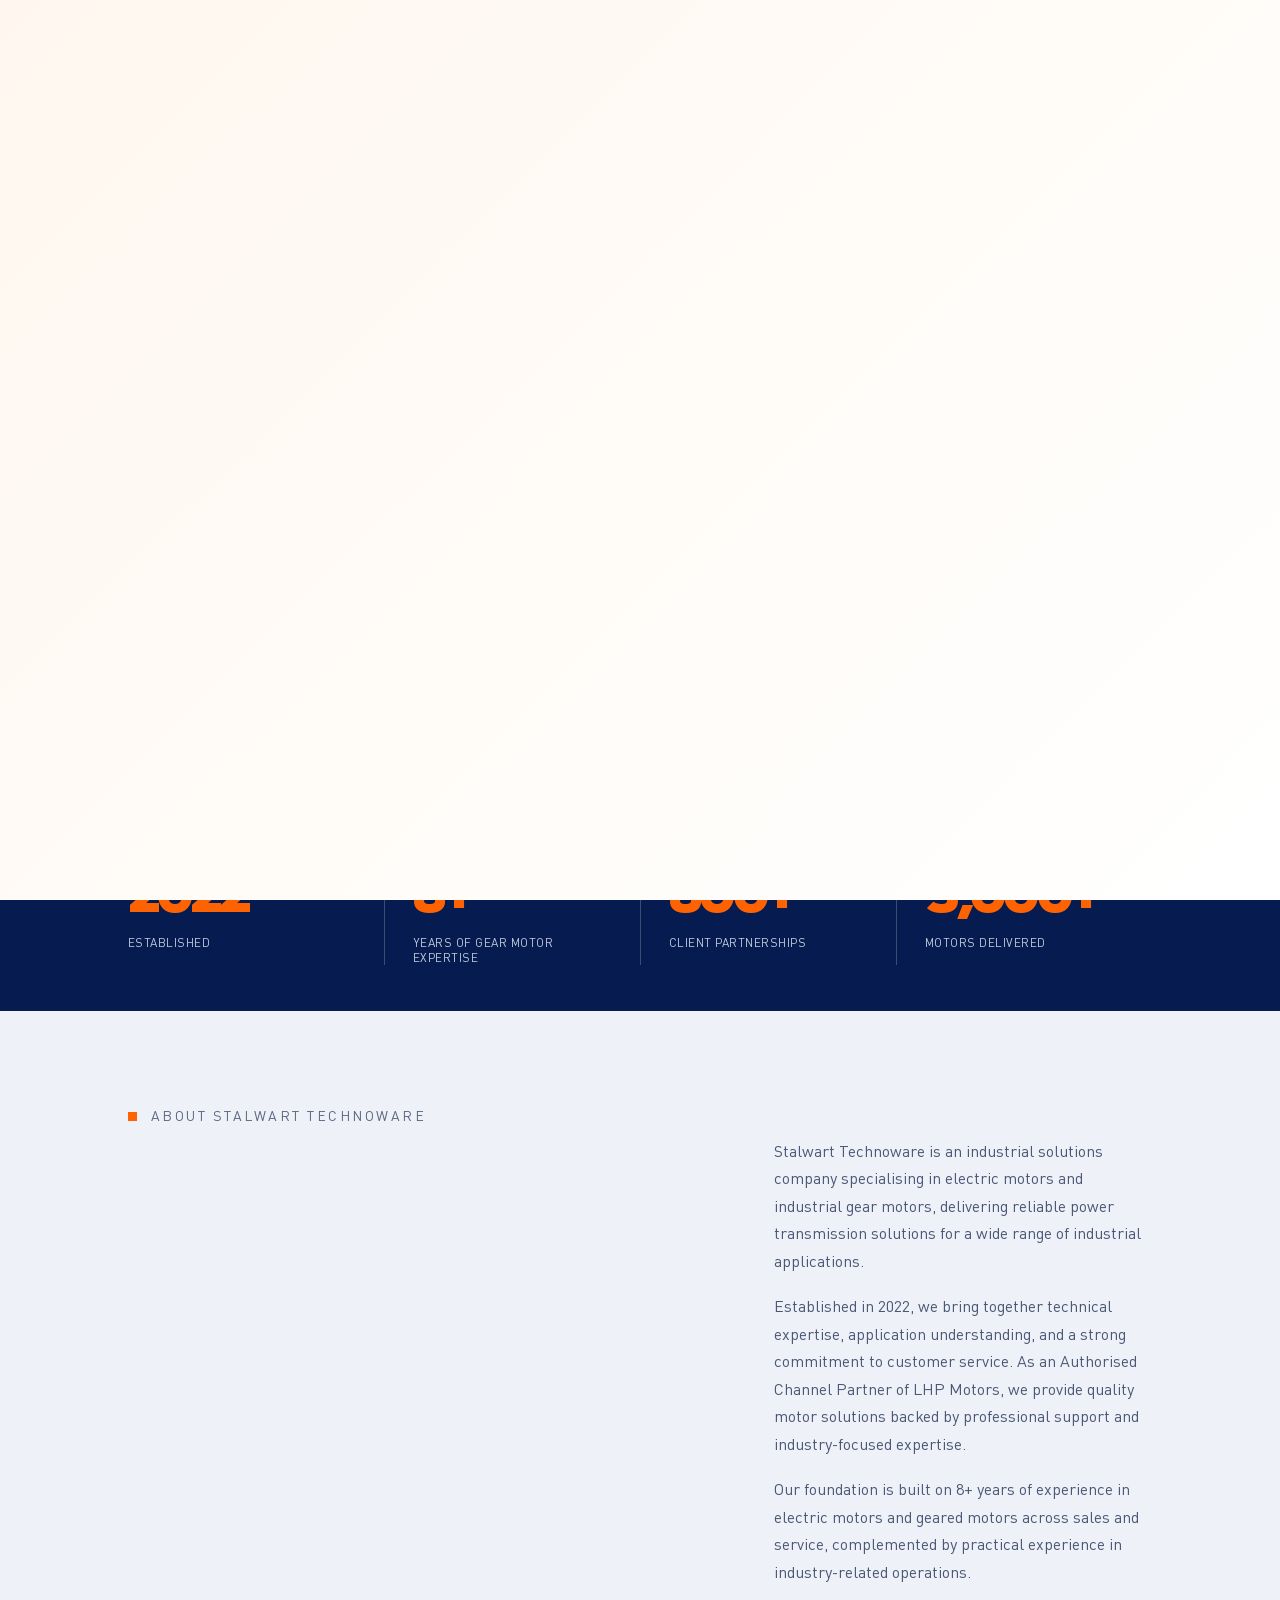
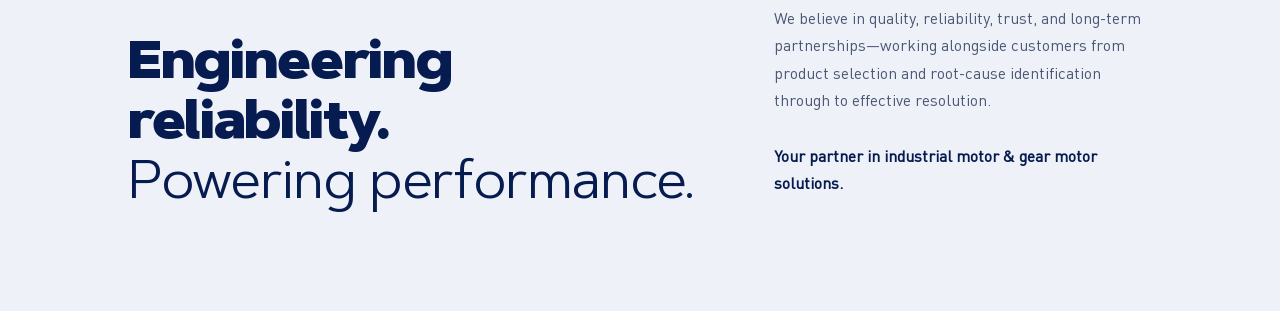
==== index.html @ 3c21938d "Update index.html" ====
<!doctype html>
<html lang="en">
  <head>
    <meta charset="UTF-8" />
    <meta name="viewport" content="width=device-width, initial-scale=1.0" />
    <meta name="description" content="Stalwart Technoware delivers dependable engineering, automation and technology solutions." />
    <title>Stalwart Technoware — Built for what matters</title>
    <link rel="preconnect" href="https://fonts.googleapis.com" />
    <link rel="preconnect" href="https://fonts.gstatic.com" crossorigin />
    <link href="https://fonts.googleapis.com/css2?family=DM+Mono:wght@400;500&family=Manrope:wght@400;500;600;700;800&display=swap" rel="stylesheet" />
    <link rel="stylesheet" href="styles.css" />
    <link rel="stylesheet" href="theme.css" />
    <link rel="stylesheet" href="products.css" />
    <link rel="stylesheet" href="page-colors.css" />
    <link rel="stylesheet" href="theme-toggle.css" />
    <link rel="stylesheet" href="hero-factory.css" />
    <link rel="stylesheet" href="brochure.css?v=20260910" />
    <link rel="stylesheet" href="intro-animation.css" />
  </head>
  <body class="intro-pending">
    <div class="brand-intro" aria-hidden="true"><div class="intro-logo-wrap"><img src="assets/stalwart-technoware-logo.png" alt="" /></div></div>
    <div class="page-glow"></div>
    <header class="nav">
      <a class="brand logo" href="#top" aria-label="Stalwart Technoware home"><img src="assets/stalwart-technoware-logo.png" alt="Stalwart Technoware — Transmission Powers Progress" /></a>
      <button class="menu-toggle" aria-label="Open navigation" aria-expanded="false"><span></span><span></span></button>
      <nav>
        <a href="#about">About us</a><a href="#solutions">Solutions</a><a href="#enquiry-form">Enquiry</a>
        <a class="motor-assistant-btn" href="#motor-finder">Drive Selector <b aria-hidden="true">⚙</b></a>
        <a class="brochure-btn" href="https://github.com/stalwarttechnoware/stalwart-technoware/releases/download/brochure/stalwart-technoware-catalogue.pdf" download="stalwart-technoware-catalogue.pdf">E-Brochure <b>↓</b></a>
        <a class="contact-btn" href="#contact">Contact us <b>→</b></a>
        <button class="theme-toggle" type="button" aria-label="Switch to dark theme" aria-pressed="false"><span class="theme-sun">☀</span><span class="theme-moon">☾</span></button>
      </nav>
    </header>


    <main id="top">
      <section class="hero">
        <div class="hero-copy reveal">
          <p class="eyebrow"><i></i> TRANSMISSION POWERS PROGRESS</p>
          <h1>Driven by<br /><em>commitment.</em></h1>
          <p class="lead"><strong>Engineering Expertise. Reliable Drive Solutions.</strong><br /><strong>Precision in Performance. Quality in Every Application.</strong><br /><strong>Built on Trust. Strengthened by Partnership. Driven by Commitment.</strong></p>
          <div class="hero-actions"><a class="button" href="#contact">Talk to our team <span>→</span></a></div>
        </div>
        <div class="hero-visual reveal">
          <img class="hero-industrial" src="assets/fac.png" alt="Industrial production line with electric motors and gear motors" />
        </div>
      </section>


      <section class="ticker" aria-label="Capabilities"><div class="ticker-track"><span><i>WELDING SUPPLIES</i><b>✦</b><i>ELECTRIC MOTORS</i><b>✦</b><i>INDUSTRIAL GEAR MOTORS</i><b>✦</b><i>COMPACT AC GEAR MOTORS</i><b>✦</b></span><span aria-hidden="true"><i>WELDING SUPPLIES</i><b>✦</b><i>ELECTRIC MOTORS</i><b>✦</b><i>INDUSTRIAL GEAR MOTORS</i><b>✦</b><i>COMPACT AC GEAR MOTORS</i><b>✦</b></span></div></section>


      <section class="impact" aria-label="Stalwart Technoware at a glance">
        <div><span class="impact-value">2022</span><span class="impact-label">Established</span></div>
        <div><span class="impact-value">8+</span><span class="impact-label">Years of gear motor expertise</span></div>
        <div><span class="impact-value">800+</span><span class="impact-label">Client partnerships</span></div>
        <div><span class="impact-value">5,000+</span><span class="impact-label">Motors delivered</span></div>
      </section>


      <section class="intro section" id="about">
        <p class="eyebrow"><i></i> ABOUT STALWART TECHNOWARE</p>
        <div class="intro-grid"><h2>Engineering reliability.<br /><em>Powering performance.</em></h2><div class="about-copy"><p>Stalwart Technoware is an industrial solutions company specialising in electric motors and industrial gear motors, delivering reliable power transmission solutions for a wide range of industrial applications.</p><p>Established in 2022, we bring together technical expertise, application understanding, and a strong commitment to customer service. As an Authorised Channel Partner of LHP Motors, we provide quality motor solutions backed by professional support and industry-focused expertise.</p><p>Our foundation is built on 8+ years of experience in electric motors and geared motors across sales and service, complemented by practical experience in industry-related operations.</p><p>We believe in quality, reliability, trust, and long-term partnerships—working alongside customers from product selection and root-cause identification through to effective resolution.</p><p class="about-signoff">Your partner in industrial motor &amp; gear motor solutions.</p></div></div>
      </section>
---- styles.css ----
:root{--ink:#102828;--green:#0d3b38;--lime:#d8ff62;--paper:#f4f1e9;--muted:#77807b;--line:rgba(16,40,40,.16)}*{box-sizing:border-box}html{scroll-behavior:smooth}body{margin:0;background:var(--paper);color:var(--ink);font-family:Manrope,Arial,sans-serif;overflow-x:hidden}.page-glow{position:absolute;width:48vw;height:48vw;max-width:700px;max-height:700px;right:-20vw;top:-22vw;border-radius:50%;background:#e2ff88;filter:blur(80px);opacity:.55;pointer-events:none}.nav{height:94px;display:flex;justify-content:space-between;align-items:center;padding:0 clamp(24px,6vw,92px);position:relative;z-index:5}.brand{display:flex;align-items:center;gap:10px;color:var(--ink);font-size:10px;font-weight:800;letter-spacing:.13em;line-height:1.15;text-decoration:none}.brand-mark{display:grid;place-items:center;background:var(--ink);color:var(--lime);width:29px;height:29px;font-family:Georgia,serif;font-size:20px;font-style:italic;letter-spacing:0}.nav nav{display:flex;align-items:center;gap:31px}.nav nav>a{color:var(--ink);font-size:12px;font-weight:700;text-decoration:none}.nav-cta{border:1px solid var(--ink);padding:12px 16px;margin-left:11px}.nav-cta b{font-size:15px;margin-left:5px}.menu-toggle{display:none}.hero{min-height:650px;padding:72px clamp(24px,10vw,154px) 85px;display:grid;grid-template-columns:1.05fr .95fr;align-items:center;position:relative}.eyebrow{font:500 10px 'DM Mono',monospace;letter-spacing:.15em;margin:0 0 24px;color:#53605c}.eyebrow i{display:inline-block;width:9px;height:9px;background:var(--lime);margin-right:8px}.hero h1,.intro h2,.section h2,.contact h2{font-size:clamp(48px,6.1vw,88px);letter-spacing:-.07em;line-height:.95;margin:0;font-weight:700}.hero h1 em,.intro h2 em,.section h2 em,.contact h2 em{font-family:Georgia,serif;font-weight:400}.lead{max-width:430px;color:#4a5a55;font-size:16px;line-height:1.75;margin:30px 0}.hero-actions{display:flex;gap:24px;align-items:center}.button{display:inline-flex;gap:36px;align-items:center;background:var(--ink);color:white;padding:16px 19px;text-decoration:none;font-size:12px;font-weight:700}.button span{font-size:19px;line-height:12px}.text-link{font-size:12px;font-weight:800;color:var(--ink);text-decoration:none}.text-link span{font-size:16px;margin-left:7px}.hero-visual{height:440px;position:relative}.orb{position:absolute;border-radius:50%;border:1px solid rgba(16,40,40,.26)}.orb-one{width:330px;height:330px;right:6%;top:12%;background:radial-gradient(circle at 32% 30%,#e7ff99,#b4d953 45%,#547169);box-shadow:inset -26px -36px 70px rgba(10,45,40,.33),25px 38px 40px rgba(40,62,48,.16)}.orb-two{width:108px;height:108px;right:46%;top:4%;background:var(--ink)}.wireframe{position:absolute;inset:0}.node{position:absolute;width:8px;height:8px;border:1px solid var(--ink);background:var(--paper);border-radius:50%}.n1{left:15%;top:18%}.n2{left:39%;top:49%}.n3{left:13%;top:77%}.n4{right:6%;bottom:12%}.line{position:absolute;height:1px;background:var(--ink);transform-origin:left;opacity:.55}.l1{width:170px;left:16%;top:19%;transform:rotate(42deg)}.l2{width:175px;left:15%;top:78%;transform:rotate(-17deg)}.l3{width:138px;left:40%;top:50%;transform:rotate(-35deg)}.visual-label{position:absolute;font:500 9px 'DM Mono',monospace;letter-spacing:.1em;line-height:1.5}.top-label{right:7%;top:0}.bottom-label{left:3%;bottom:0}.bottom-label b{font-size:20px;font-weight:400}.ticker{background:var(--ink);overflow:hidden;color:var(--lime);height:56px;display:flex;align-items:center;white-space:nowrap;font:500 12px 'DM Mono',monospace;letter-spacing:.12em}.ticker div{animation:scroll 25s linear infinite}.ticker span{padding:0 27px;color:white}@keyframes scroll{to{transform:translateX(-35%)}}.section{padding:clamp(80px,10vw,150px) clamp(24px,10vw,154px)}.intro{background:#e8e5dc}.intro-grid{display:grid;grid-template-columns:1.2fr .8fr;gap:80px;align-items:end}.intro h2{font-size:clamp(38px,4.5vw,64px)}.intro-grid p{line-height:1.8;font-size:15px;color:#4d5c58;margin:0 0 25px}.section-heading{display:flex;justify-content:space-between;align-items:end;margin-bottom:58px}.section-heading h2,.approach h2{font-size:clamp(40px,4.6vw,66px)}.section-heading>p{font:500 11px 'DM Mono',monospace;color:#62706b}.service-grid{display:grid;grid-template-columns:repeat(3,1fr);border-top:1px solid var(--line)}.service-card{padding:28px 28px 25px;border-right:1px solid var(--line);min-height:360px;position:relative;transition:.25s}.service-card:first-child{border-left:1px solid var(--line)}.service-card:hover{background:#e8e5dc}.service-card.featured{background:var(--ink);color:white}.number{font:500 10px 'DM Mono',monospace;color:#74827d}.service-icon{font:400 53px Georgia,serif;margin:45px 0 32px;color:var(--ink)}.featured .service-icon{color:var(--lime)}.service-card h3{font-size:23px;line-height:1.1;letter-spacing:-.05em;margin:0 0 16px}.service-card p{color:#64716d;font-size:12px;line-height:1.65;max-width:230px}.featured p{color:#b6c1bd}.service-card>a{position:absolute;bottom:25px;right:25px;color:inherit;text-decoration:none;border:1px solid currentColor;width:31px;height:31px;display:grid;place-items:center}.approach{display:grid;grid-template-columns:.8fr 1.2fr;gap:100px;background:#e8e5dc}.approach ol{list-style:none;margin:0;padding:0;border-top:1px solid var(--line)}.approach li{display:grid;grid-template-columns:70px 1fr;gap:20px;padding:25px 0;border-bottom:1px solid var(--line)}.approach li>span{font:500 11px 'DM Mono',monospace}.approach h3{font-size:20px;letter-spacing:-.04em;margin:0 0 8px}.approach li p{font-size:13px;line-height:1.6;margin:0;color:#64716d;max-width:380px}.contact{background:var(--green);min-height:570px;color:#fff;padding:90px clamp(24px,10vw,154px);position:relative;overflow:hidden}.contact-content{position:relative;z-index:1;width:55%}.light{color:#b8c8bf}.light i{background:var(--lime)}.contact h2{font-size:clamp(48px,6.5vw,90px);margin-bottom:22px}.contact-content>p:not(.eyebrow){max-width:360px;line-height:1.7;font-size:14px;color:#b8c8bf;margin-bottom:28px}.light-button{background:var(--lime);color:var(--ink)}.contact-shape{position:absolute;right:-6%;bottom:-41%;width:650px;height:650px;border:1px solid #6c8982;border-radius:50%;display:grid;place-items:center}.contact-shape div{width:68%;height:68%;border:1px solid #6c8982;border-radius:50%}.contact-shape span{position:absolute;font:italic 240px Georgia,serif;color:var(--lime)}footer{padding:32px clamp(24px,6vw,92px);display:flex;align-items:center;justify-content:space-between}footer p,footer a{font-size:10px;color:#68736f;text-decoration:none}footer div{display:flex;gap:18px}.reveal{animation:rise .8s both}@keyframes rise{from{opacity:0;transform:translateY(18px)}to{opacity:1;transform:none}}@media(max-width:760px){.nav{height:76px}.nav nav{position:absolute;display:none;flex-direction:column;align-items:stretch;background:var(--paper);left:0;right:0;top:76px;padding:24px}.nav nav.open{display:flex}.menu-toggle{display:grid;gap:5px;border:0;background:transparent}.menu-toggle span{display:block;width:25px;height:2px;background:var(--ink)}.hero{grid-template-columns:1fr;padding-top:60px;min-height:0}.hero-visual{height:320px;margin-top:55px}.orb-one{width:250px;height:250px}.intro-grid,.approach{grid-template-columns:1fr;gap:38px}.section-heading{display:block}.section-heading>p{margin-top:20px}.service-grid{grid-template-columns:1fr}.service-card{min-height:285px;border-left:1px solid var(--line);border-bottom:1px solid var(--line)}.service-icon{margin:28px 0 22px}.contact-content{width:100%}.contact-shape{width:420px;height:420px;right:-45%;bottom:-27%}footer{align-items:flex-start;gap:22px;flex-wrap:wrap}footer p{order:3;width:100%}}
---- theme.css ----
@font-face{font-family:"Artegra Sans";src:url("assets/fonts/ArtegraSans-Regular.woff2") format("woff2");font-weight:400;font-style:normal;font-display:swap}
@font-face{font-family:"Artegra Sans";src:url("assets/fonts/ArtegraSans-Black.woff2") format("woff2");font-weight:800;font-style:normal;font-display:swap}
@font-face{font-family:"DIN Pro";src:url("assets/fonts/FontsFree-Net-DINPro-1.woff2") format("woff2");font-weight:400;font-style:normal;font-display:swap}
:root{--navy:#061b4f;--orange:#ff6200;--paper:#f8f7f3}
body{background:var(--paper);color:var(--navy)}
body,.nav nav>a,.button,.text-link,.eyebrow,.ticker,.service-card h3,.approach h3,footer{font-family:"DIN Pro","DINPro",Arial,sans-serif;font-weight:400}
.hero h1,.intro h2,.section h2,.contact h2{font-family:"Artegra Sans",Arial,sans-serif;font-weight:800;letter-spacing:-.045em}
.hero h1{font-size:clamp(44px,5.3vw,76px);line-height:1.06;letter-spacing:-.02em}
.hero h1 em,.intro h2 em,.section h2 em,.contact h2 em{font-family:inherit;font-style:normal}
.page-glow{background:#ff9b56;opacity:.45}
.nav{height:144px}.brand.logo{gap:0}.brand.logo img{display:block;width:clamp(300px,25vw,400px);height:110px;object-fit:cover;object-position:center 52%}footer .brand.logo img{width:285px;height:100px}
.nav nav>a,.text-link{color:var(--navy)}
.nav nav>a{font-size:15px}.nav-cta{padding:15px 20px}.nav-cta b{font-size:18px}
.nav-cta+.contact-btn{margin-left:-20px}.motor-assistant-btn{border:1px solid var(--navy);padding:15px 18px}.motor-assistant-btn b{display:inline-block;margin-left:7px;font-size:16px;line-height:1}.contact-btn{background:var(--orange);border:1px solid var(--orange);color:#fff!important;padding:15px 20px}.contact-btn b{font-size:18px;margin-left:6px}
.nav-cta{border-color:var(--navy)}
.brand-mark{background:var(--navy);color:var(--orange)}
.eyebrow{color:#5c6680;font-size:13px;letter-spacing:.18em}.eyebrow i{background:var(--orange)}
.hero h1,.intro h2,.section h2{color:var(--navy)}
.lead{color:#435170}.button{background:var(--orange);color:#fff}.button:hover{background:#e95500}
.orb{border-color:rgba(6,27,79,.3)}.orb-one{background:radial-gradient(circle at 32% 30%,#ffd3b4,#ff7830 45%,#a6300a);box-shadow:inset -26px -36px 70px rgba(53,11,3,.34),25px 38px 40px rgba(6,27,79,.16)}.orb-two{background:var(--navy)}
.hero-visual,.hero-industrial{background:transparent}.hero-industrial{display:block;width:100%;height:100%;object-fit:contain;object-position:center;mix-blend-mode:multiply}
.node{border-color:var(--navy);background:var(--paper)}.line{background:var(--navy)}
.ticker{background:var(--navy);color:var(--orange)}
.ticker .ticker-track{display:flex;width:max-content;animation:ticker-scroll 22s linear infinite}.ticker-track>span{display:flex;align-items:center;flex:none;white-space:nowrap}.ticker-track i{font-style:normal}.ticker-track b{color:#fff;font-weight:400;margin:0 18px;padding:0}@keyframes ticker-scroll{to{transform:translateX(-50%)}}
.impact{display:grid;grid-template-columns:repeat(4,1fr);background:var(--navy);padding:0 clamp(24px,10vw,154px) 46px;color:#fff}.impact>div{border-left:1px solid rgba(255,255,255,.22);padding:0 28px}.impact>div:first-child{border-left:0;padding-left:0}.impact-value{display:block;color:var(--orange);font-family:"Artegra Sans",Arial,sans-serif;font-size:clamp(36px,4vw,58px);font-weight:800;letter-spacing:-.05em;line-height:1}.impact-value.placeholder{color:#fff}.impact-label{display:block;margin-top:10px;color:#c7cfdf;font-size:11px;letter-spacing:.04em;text-transform:uppercase}@media(max-width:760px){.impact{grid-template-columns:repeat(2,1fr);gap:24px;padding-bottom:34px}.impact>div,.impact>div:first-child{border-left:0;padding:0}.impact>div:nth-child(odd){border-right:1px solid rgba(255,255,255,.22)}}
.intro,.approach{background:#eef1f7}.intro-grid p,.approach li p{color:#4b5875}.section-heading>p{color:#5c6680}
.intro-grid .about-copy{max-width:455px}.intro-grid .about-copy p{margin:0 0 18px;line-height:1.72}.intro-grid .about-copy .about-signoff{margin-top:28px;color:var(--navy);font-weight:700}
.service-card:hover{background:#eef1f7}.service-card.featured{background:var(--navy)}.service-icon{color:var(--navy)}.featured .service-icon{color:var(--orange)}.service-card p{color:#53617e}.featured p{color:#c7cfdf}.number{color:#5d6a85}.service-icon.motor-image{height:82px;margin:28px 0 20px;display:flex;align-items:center}.service-icon.motor-image img{width:142px;height:82px;object-fit:contain;object-position:left center}
.contact{background:var(--navy)}.light{color:#c4ccdd}.light i{background:var(--orange)}.contact-content>p:not(.eyebrow){color:#c4ccdd}.light-button{background:var(--orange);color:#fff}.contact-shape{border-color:#65739a}.contact-shape div{border-color:#65739a}.contact-shape span{color:var(--orange)}
.contact-details{margin:36px 0 0;padding:0;border-top:1px solid rgba(255,255,255,.28);max-width:440px}.contact-details>div{padding:16px 0;border-bottom:1px solid rgba(255,255,255,.28)}.contact-details dt{font-size:12px;font-weight:700;letter-spacing:.08em;text-transform:uppercase;color:var(--orange)}.contact-details dd{margin:7px 0 0;color:#fff;font-size:16px}.contact-details dd a{color:#fff;text-decoration:none}
.contact-watermark{position:absolute;right:-4%;bottom:-15%;width:min(60vw,740px);aspect-ratio:1.5;pointer-events:none}.contact-watermark img{position:absolute;inset:0;width:100%;height:100%;object-fit:contain}.contact-watermark .industrial-bg{opacity:.55}.contact-watermark .gear-fg{opacity:.9}
footer p,footer a{color:#5d6982}
.thank-you-page{min-height:100svh;display:grid;place-items:center;padding:32px;background:var(--paper)}.thank-you-card{width:min(100%,720px);padding:clamp(36px,7vw,78px);border:1px solid rgba(6,27,79,.18);background:#fff;text-align:center}.thank-you-card .brand.logo{justify-content:center;margin:0 auto 46px}.thank-you-card .brand.logo img{width:min(100%,350px);height:100px;object-fit:cover;object-position:center 52%}.thank-you-card h1{margin:0;color:var(--navy);font-family:"Artegra Sans",Arial,sans-serif;font-size:clamp(34px,5vw,58px);line-height:1.12;letter-spacing:-.04em}.thank-you-card p{max-width:490px;margin:25px auto 0;color:#4b5875;font-size:17px;line-height:1.65}.thank-you-card .button{margin-top:34px}
@media(max-width:760px){.nav{height:120px}.logo img{width:clamp(220px,70vw,275px);height:88px}footer .brand.logo img{width:220px;height:84px}.nav nav{top:120px;background:var(--paper)}}
@media(max-width:760px){.nav{padding-inline:16px}.brand.logo img{width:min(58vw,220px);height:78px}.nav nav{max-width:100vw}.hero,.section,.contact,footer{max-width:100%}.map-panel,.map-panel iframe{max-width:100%}}
---- products.css ----
.product-grid{grid-template-columns:repeat(4,1fr)}
.product-card .number{display:none}
.product-card{min-height:265px;border-bottom:1px solid var(--line)}
.product-card h3{margin:15px 0 0}
.product-logo{height:95px;margin:28px 0 10px;display:flex;align-items:center}
.product-logo img{width:128px;max-height:82px;object-fit:contain;object-position:left center}
.product-logo.lubi-logo img{width:145px}
.product-logo.gm-logo img{width:158px;max-height:92px}
.product-logo.washington-logo img{width:150px;max-height:88px}
.product-icon{height:95px;margin:28px 0 10px;display:flex;align-items:center;color:var(--navy)}
.product-icon svg{width:82px;height:82px;fill:none;stroke:currentColor;stroke-width:4;stroke-linecap:round;stroke-linejoin:round}
@media(max-width:900px){.product-grid{grid-template-columns:repeat(2,1fr)}.product-card{border-left:1px solid var(--line)!important}}
@media(max-width:520px){.product-grid{grid-template-columns:1fr}.product-card{min-height:230px}}
.product-card-link{color:var(--navy);text-decoration:none;cursor:pointer}.product-card-link:hover{background:#eef1f7}.product-action{display:block;margin-top:15px;color:var(--orange);font-size:11px;font-weight:700;letter-spacing:.08em;text-transform:uppercase}.lhp-range{background:#eef1f7}.range-intro{align-self:end;color:#4b5875;font-size:13px;line-height:1.7}.range-grid{display:grid;grid-template-columns:repeat(3,1fr);border-top:1px solid var(--line)}.range-card{min-height:210px;padding:27px;border-right:1px solid var(--line);border-bottom:1px solid var(--line)}.range-card:nth-child(3n+1){border-left:1px solid var(--line)}.range-card h3{margin:0 0 6px;font-family:"Artegra Sans",Arial,sans-serif;font-size:20px;letter-spacing:-.04em}.range-card>span{display:block;min-height:37px;color:#5c6680;font-size:11px;line-height:1.45}.range-card dl{margin:25px 0 0}.range-card dl>div{display:flex;justify-content:space-between;gap:10px;margin-top:7px}.range-card dt{color:#5c6680;font-size:10px;letter-spacing:.08em;text-transform:uppercase}.range-card dd{margin:0;color:var(--navy);font-size:11px;font-weight:700;text-align:right}@media(max-width:900px){.range-grid{grid-template-columns:repeat(2,1fr)}.range-card:nth-child(3n+1){border-left:0}.range-card:nth-child(odd){border-left:1px solid var(--line)}}@media(max-width:520px){.range-grid{grid-template-columns:1fr}.range-card:nth-child(n){border-left:1px solid var(--line)}}
.product-card-link{appearance:none;width:100%;border:0;background:transparent;text-align:left;font:inherit}.product-card-link[aria-expanded="true"]{background:#eef1f7}.product-info-panels{margin-top:24px}.product-info-panel{padding:30px;border:1px solid var(--line);background:#fff}.product-info-panel>h3{margin:0 0 22px;color:var(--navy);font-family:"Artegra Sans",Arial,sans-serif;font-size:26px}.product-info-panel>div{display:grid;grid-template-columns:repeat(3,1fr);gap:0;border-top:1px solid var(--line)}.product-info-panel section{padding:20px;border-right:1px solid var(--line)}.product-info-panel section:last-child{border-right:0}.product-info-panel h4{margin:0 0 10px;color:var(--orange);font-size:11px;letter-spacing:.1em;text-transform:uppercase}.product-info-panel p{margin:0;color:#5c6680;font-size:13px;line-height:1.65}@media(max-width:760px){.product-info-panel{padding:22px}.product-info-panel>div{grid-template-columns:1fr}.product-info-panel section,.product-info-panel section:last-child{padding:16px 0;border-right:0;border-bottom:1px solid var(--line)}.product-info-panel section:last-child{border-bottom:0}}
.lhp-product-card{position:relative;appearance:none;width:100%;background:transparent;text-align:left;font:inherit;cursor:pointer}.lhp-product-card b{display:block;margin-top:18px;color:var(--orange);font-size:10px;letter-spacing:.08em;text-transform:uppercase}.lhp-product-card[aria-expanded="true"]{background:#e5eaf4}.lhp-product-detail{margin-top:28px;padding:34px;border:1px solid var(--line);background:#fff}.lhp-product-detail header{margin-bottom:28px}.lhp-product-detail h3{margin:0;color:var(--navy);font-family:"Artegra Sans",Arial,sans-serif;font-size:clamp(30px,3vw,45px);line-height:1.08;letter-spacing:-.04em}.lhp-detail-content{display:grid;grid-template-columns:.9fr 1.15fr 1fr;border-top:1px solid var(--line)}.lhp-detail-content section{padding:24px;border-right:1px solid var(--line)}.lhp-detail-content section:last-child{border-right:0}.lhp-detail-content h4{margin:0 0 13px;color:var(--orange);font-size:11px;letter-spacing:.1em;text-transform:uppercase}.lhp-detail-content p{margin:0;color:#4b5875;font-size:13px;line-height:1.7}.specification-list{margin:0}.specification-list>div{display:grid;grid-template-columns:105px 1fr;gap:12px;padding:8px 0;border-top:1px solid rgba(6,27,79,.12)}.specification-list>div:first-child{border-top:0}.specification-list dt{color:#5c6680;font-size:10px;letter-spacing:.06em;text-transform:uppercase}.specification-list dd{margin:0;color:var(--navy);font-size:12px;line-height:1.45}.lhp-applications ul{columns:2;gap:20px;margin:0;padding-left:18px;color:#4b5875}.lhp-applications li{break-inside:avoid;margin:0 0 8px;font-size:12px;line-height:1.35}@media(max-width:900px){.lhp-detail-content{grid-template-columns:1fr}.lhp-detail-content section,.lhp-detail-content section:last-child{border-right:0;border-bottom:1px solid var(--line)}.lhp-detail-content section:last-child{border-bottom:0}}@media(max-width:520px){.lhp-product-detail{padding:22px}.specification-list>div{grid-template-columns:1fr;gap:3px}.lhp-applications ul{columns:1}}
.lhp-product-card,.lhp-image-card{position:relative;padding-right:27px}.lhp-product-card h3,.lhp-product-card>span,.lhp-image-card h3,.lhp-image-card>span{max-width:calc(100% - 132px)}.lhp-product-image{position:absolute;top:10px;right:12px;width:118px;height:72px;display:flex;align-items:center;justify-content:center;pointer-events:none;background:transparent}.lhp-product-image img,.product-logo img{width:100%;height:100%;object-fit:contain;object-position:center;background:transparent;box-shadow:none;filter:none;mix-blend-mode:normal}
.gear-range{background:var(--navy);color:#fff}.gear-range .eyebrow{color:#c4ccdd}.gear-range .section-heading h2{color:#fff}.gear-range .range-intro{color:#c4ccdd}.gear-range .range-card{border-color:rgba(255,255,255,.25)}.gear-range .range-card h3,.gear-range .range-card dd{color:#fff}.gear-range .range-card>span,.gear-range .range-card dt{color:#c4ccdd}
.gear-range .lhp-image-card{padding-right:34px}.gear-range .lhp-image-card h3,.gear-range .lhp-image-card>span{max-width:calc(100% - 154px)}.gear-range .lhp-product-image{top:7px;right:10px;width:142px;height:96px}
.drive-diagram{display:grid;grid-template-columns:.75fr 1.25fr;align-items:center;gap:28px;margin:0 0 44px;padding:30px;border:1px solid rgba(255,255,255,.25);background:rgba(255,255,255,.04)}.diagram-copy span{color:var(--orange);font-size:11px;font-weight:700;letter-spacing:.12em}.diagram-copy h3{margin:12px 0;color:#fff;font-family:"Artegra Sans",Arial,sans-serif;font-size:28px;line-height:1.16;letter-spacing:-.04em}.diagram-copy small{color:#c4ccdd;font-size:11px}.drive-diagram svg{width:100%;height:auto;color:#fff}.motor-unit rect,.motor-unit path,.motor-unit circle,.shaft path,.gearbox rect,.gearbox path,.gear circle,.gear path,.output path,.output rect{fill:none;stroke:currentColor;stroke-width:5;stroke-linejoin:round}.gear{transform-box:fill-box;transform-origin:center;animation:gear-spin 7s linear infinite}.gear-two{animation-direction:reverse;animation-duration:5.4s}.flow-arrows{color:var(--orange);stroke:currentColor;stroke-width:3;stroke-dasharray:10 10;animation:flow-move 1.1s linear infinite}.diagram-labels{fill:#c4ccdd;font:700 10px "DIN Pro",Arial,sans-serif;letter-spacing:1.2px}@keyframes gear-spin{to{transform:rotate(360deg)}}@keyframes flow-move{to{stroke-dashoffset:-20}}@media(max-width:760px){.drive-diagram{grid-template-columns:1fr;padding:22px;margin-bottom:30px}.diagram-copy h3{font-size:24px}}@media(prefers-reduced-motion:reduce){.gear,.flow-arrows{animation:none}}
.gear-motor-diagram{display:none}
.welding-range{background:#fff7ef}.single-product-grid{grid-template-columns:minmax(240px,1fr)}.single-product-grid .range-card{border-left:1px solid var(--line)}
.welding-product{min-height:0}.welding-specs-layout{display:grid;grid-template-columns:minmax(0,780px) minmax(150px,1fr);gap:42px;align-items:start}.welding-product .welding-specs{margin-top:25px;max-width:780px}.welding-product .welding-specs>div{display:grid;grid-template-columns:125px 1fr;gap:20px;margin:0;padding:12px 0;border-top:1px solid var(--line)}.welding-product .welding-specs dd{text-align:left;font-weight:400;line-height:1.5}.welding-brand-mark{display:flex;justify-content:flex-end;align-items:flex-start;padding-top:28px}.welding-brand-mark img{width:min(100%,190px);height:100px;object-fit:contain;object-position:right top;mix-blend-mode:multiply}@media(max-width:680px){.welding-specs-layout{grid-template-columns:1fr;gap:0}.welding-brand-mark{justify-content:flex-start;padding-top:22px}.welding-brand-mark img{object-position:left top}}@media(max-width:520px){.welding-product .welding-specs>div{grid-template-columns:1fr;gap:5px}}
.testimonials{background:#f8f7f3}.testimonial-grid{display:grid;grid-template-columns:repeat(3,1fr);border-top:1px solid var(--line)}.testimonial-card{display:flex;min-height:290px;flex-direction:column;padding:28px;border-right:1px solid var(--line);border-bottom:1px solid var(--line)}.testimonial-card:first-child{border-left:1px solid var(--line)}.testimonial-card>span{font-size:11px;color:#5c6680}.testimonial-card blockquote{margin:38px 0 auto;font-family:"Artegra Sans",Arial,sans-serif;font-size:21px;line-height:1.35;letter-spacing:-.035em;color:var(--navy)}.testimonial-card footer{display:block;padding:17px 0 0;border-top:1px solid var(--line)}.testimonial-card footer strong,.testimonial-card footer small{display:block}.testimonial-card footer strong{font-size:12px;color:var(--navy)}.testimonial-card footer small{margin-top:5px;font-size:10px;letter-spacing:.06em;text-transform:uppercase;color:#5c6680}@media(max-width:760px){.testimonial-grid{grid-template-columns:1fr}.testimonial-card,.testimonial-card:first-child{border-left:1px solid var(--line)}}
.customer-form{background:#fff0e3}.enquiry-form{position:relative;display:grid;grid-template-columns:repeat(2,1fr);gap:22px;padding:34px;border:1px solid var(--line);background:#fff}.form-field{display:flex;flex-direction:column;gap:9px}.form-field-wide,.form-actions{grid-column:1/-1}.form-field label{color:var(--navy);font-size:12px;font-weight:700}.form-field label b{color:var(--orange)}.form-field input,.form-field textarea{width:100%;border:1px solid rgba(6,27,79,.25);border-radius:0;background:#fffdf9;color:var(--navy);font:400 15px "DIN Pro",Arial,sans-serif;padding:13px 14px;outline:0}.form-field textarea{resize:vertical;min-height:126px}.form-field input:focus,.form-field textarea:focus{border-color:var(--orange);box-shadow:0 0 0 4px rgba(255,98,0,.12)}.form-actions{display:flex;flex-wrap:wrap;gap:12px;margin-top:8px}.form-reset,.form-cancel{border:1px solid var(--navy);background:transparent;color:var(--navy);padding:14px 20px;font:700 12px "DIN Pro",Arial,sans-serif;cursor:pointer}.enquiry-thank-you{position:absolute;inset:0;z-index:2;display:grid;place-content:center;padding:28px;text-align:center;pointer-events:none;opacity:0;visibility:hidden;transition:opacity .25s ease,visibility .25s ease;background:#fff;color:var(--navy)}.enquiry-thank-you p{margin:0;font-family:"Artegra Sans",Arial,sans-serif;font-size:clamp(27px,3vw,47px);line-height:1.1;letter-spacing:-.045em}.enquiry-thank-you span{display:block;margin-top:14px;font-size:clamp(16px,1.45vw,21px);font-weight:700}.enquiry-form.is-showing-success>*:not(.enquiry-thank-you){opacity:0;visibility:hidden;transition:opacity .2s ease,visibility .2s ease}.enquiry-form.is-showing-success>.enquiry-thank-you{opacity:1;visibility:visible}@media(max-width:640px){.enquiry-form{grid-template-columns:1fr;padding:22px}.form-field-wide,.form-actions{grid-column:auto}}
.motor-finder{background:#fff7ef}.finder-form{position:relative;display:grid;grid-template-columns:repeat(2,1fr);gap:22px;padding:34px;border:1px solid var(--line);background:#fff}.form-field select{width:100%;border:1px solid rgba(6,27,79,.25);border-radius:0;background:#fffdf9;color:var(--navy);font:400 15px "DIN Pro",Arial,sans-serif;padding:13px 42px 13px 14px;outline:0}.form-field select:focus{border-color:var(--orange);box-shadow:0 0 0 4px rgba(255,98,0,.12)}.finder-thank-you{position:absolute;inset:0;z-index:2;display:grid;place-content:center;padding:28px;text-align:center;pointer-events:none;opacity:0;visibility:hidden;transition:opacity .25s ease,visibility .25s ease;background:#fff;color:var(--navy)}.finder-thank-you p{margin:0;font-family:"Artegra Sans",Arial,sans-serif;font-size:clamp(27px,3vw,47px);line-height:1.1;letter-spacing:-.045em}.finder-thank-you span{display:block;margin-top:14px;font-size:clamp(16px,1.45vw,21px);font-weight:700}.finder-form.is-showing-success>*:not(.finder-thank-you){opacity:0;visibility:hidden;transition:opacity .2s ease,visibility .2s ease}.finder-form.is-showing-success>.finder-thank-you{opacity:1;visibility:visible}@media(max-width:640px){.finder-form{grid-template-columns:1fr;padding:22px}}
.unit-input{position:relative}.unit-input input{padding-right:78px}.unit-input span{position:absolute;right:14px;top:50%;transform:translateY(-50%);color:#5c6680;font-size:12px;font-weight:700;pointer-events:none}
.range-brand-logo{align-self:end;display:flex;justify-content:flex-end;align-items:center;width:210px;height:88px}.range-brand-logo img{width:100%;height:100%;object-fit:contain;object-position:right center}.product-card h3{white-space:nowrap;font-size:clamp(15px,1.45vw,21px);letter-spacing:-.045em}@media(max-width:520px){.range-brand-logo{justify-content:flex-start;width:180px;height:72px;margin-top:22px}.product-card h3{font-size:20px}}
---- page-colors.css ----
:root{--paper:#fff7ef}
body{background:var(--paper)}
.page-glow{background:#ffc7a2;opacity:.62}
.gear-range,.contact{background:#fff0e3;color:var(--navy)}
.ticker{background:var(--orange);color:var(--navy);border-block:1px solid rgba(6,27,79,.14)}.ticker .ticker-track b{color:#fff}.impact{background:var(--navy);color:#fff;padding-top:24px}.impact>div{border-color:rgba(255,255,255,.22)}.impact-value,.impact-value.placeholder{color:var(--orange)}.impact-label{color:#c7cfdf}@media(max-width:760px){.impact>div:nth-child(odd){border-color:rgba(255,255,255,.22)}}
.gear-range .eyebrow,.gear-range .range-intro,.contact .light,.contact-content>p:not(.eyebrow){color:#5c6680}
.gear-range .section-heading h2,.gear-range .range-card h3,.gear-range .range-card dd,.contact h2{color:var(--navy)}
.gear-range .range-card,.gear-range .range-grid,.contact-details,.contact-details>div{border-color:rgba(6,27,79,.18)}
.gear-range .range-card>span,.gear-range .range-card dt{color:#5c6680}
.gear-range .drive-diagram{border-color:rgba(6,27,79,.18);background:rgba(255,255,255,.62)}.gear-range .diagram-copy h3{color:var(--navy)}.gear-range .diagram-copy small,.gear-range .diagram-labels{color:#5c6680;fill:#5c6680}.gear-range .drive-diagram svg{color:var(--navy)}
.contact-details dt{color:var(--orange)}.contact-details dd,.contact-details dd a{color:var(--navy)}
.contact-watermark{opacity:.48}
.map-panel{position:absolute;z-index:2;right:clamp(24px,8vw,130px);top:190px;width:min(37vw,500px);background:#fff;border:1px solid rgba(6,27,79,.18);box-shadow:0 18px 45px rgba(6,27,79,.12)}.map-panel h3{margin:0;padding:14px 16px;color:var(--navy);font-family:"Artegra Sans",Arial,sans-serif;font-size:20px;letter-spacing:-.03em}.map-panel iframe{display:block;width:100%;height:300px;border:0}.map-panel a{display:block;padding:13px 16px;color:var(--navy);font-size:12px;font-weight:700;text-decoration:none}@media(max-width:900px){.contact{padding-bottom:60px}.contact-content{width:100%}.map-panel{position:relative;right:auto;top:auto;width:100%;margin:45px 0 0}.map-panel iframe{height:280px}}
.section{padding-top:clamp(42px,5vw,70px);padding-bottom:clamp(42px,5vw,70px)}.contact{padding-top:56px;padding-bottom:56px}@media(max-width:760px){.section{padding-top:38px;padding-bottom:38px}.contact{padding-top:44px;padding-bottom:44px}}
html,body{width:100%;max-width:100%;overflow-x:clip}@media(max-width:760px){main,header,footer,.hero,.section,.contact,.intro-grid,.section-heading,.service-grid,.product-grid,.range-grid,.testimonial-grid,.enquiry-form,.finder-form{min-width:0;max-width:100%}.hero-copy,.about-copy,.range-intro,.contact-content{min-width:0}.ticker{max-width:100vw}}
@media(max-width:760px){html,body{overflow-x:hidden!important}.contact-details dd,.contact-details dd a,.range-card dd,.form-field input,.form-field textarea{overflow-wrap:anywhere;word-break:break-word}}
.hero h1,.intro h2,.section h2,.contact h2{line-height:1.12;letter-spacing:-.025em}.section-heading{margin-bottom:32px}.intro>.eyebrow{margin-bottom:14px}.service-card h3,.range-card h3{line-height:1.24}.services{padding-bottom:36px}.motor-finder{padding-top:36px}@media(max-width:760px){.section-heading{margin-bottom:24px}}
.hero h1{font-size:clamp(42px,4.9vw,70px)}.intro h2,.section-heading h2{font-size:clamp(36px,4.2vw,58px)}.contact h2{font-size:clamp(42px,5.5vw,76px)}.contact-heading-strong{font-size:.78em}
.lead{font-size:17px}.intro-grid p{font-size:16px}.eyebrow{font-size:14px}.section-heading>p,.range-intro{font-size:14px}.range-card>span{font-size:13px}.range-card dt{font-size:11px}.range-card dd{font-size:13px}.impact-label{font-size:12px}.contact-content>p:not(.eyebrow){font-size:16px}.contact-details dt{font-size:13px}.contact-details dd{font-size:17px}.form-field label{font-size:13px}.form-field input,.form-field textarea,.form-field select{font-size:16px}
@media(min-width:901px){.intro.section,.motor-finder.section,.customer-form.section{box-sizing:border-box;min-height:100svh;display:flex;flex-direction:column;justify-content:center}.contact{min-height:100svh;padding-top:50px;padding-bottom:42px}.contact h2{margin-bottom:14px}.contact-content>p:not(.eyebrow){margin:0 0 16px;line-height:1.5}.contact-details{display:grid;grid-template-columns:repeat(2,minmax(0,1fr));column-gap:28px;margin-top:22px;max-width:560px}.contact-details>div{padding:10px 0}.contact-details>div:nth-child(2){grid-column:1/-1}.contact-details dt{font-size:11px}.contact-details dd{margin-top:4px;font-size:14px;line-height:1.35}.map-panel{top:55px}.map-panel iframe{height:260px}}
---- theme-toggle.css ----
.theme-toggle{display:grid;place-items:center;width:44px;height:44px;border:1px solid var(--navy);background:transparent;color:var(--navy);font-size:21px;cursor:pointer}.theme-toggle .theme-moon{display:none}
@media(hover:hover){.button,.nav-cta,.contact-btn,.theme-toggle,.nav nav>a,.product-card-link{transition:transform .2s ease,box-shadow .2s ease,background-color .2s ease,color .2s ease}.button:hover,.contact-btn:hover{transform:translateY(-2px);box-shadow:0 0 0 4px rgba(255,98,0,.15),0 12px 28px rgba(255,98,0,.34)}.nav-cta:hover,.theme-toggle:hover{transform:translateY(-2px);box-shadow:0 0 0 4px rgba(255,98,0,.12),0 10px 24px rgba(255,98,0,.25)}.nav nav>a:not(.nav-cta):not(.contact-btn):hover{color:var(--orange);text-shadow:0 0 16px rgba(255,98,0,.55)}.product-card-link:hover{transform:translateY(-3px);box-shadow:0 14px 28px rgba(255,98,0,.2)}}
html[data-theme="dark"]{color-scheme:dark;--paper:#071525;--line:rgba(234,241,255,.2)}
html[data-theme="dark"] body{background:#071525;color:#eef3ff}
html[data-theme="dark"] .page-glow{background:#263c78;opacity:.46}
html[data-theme="dark"] .nav nav>a,html[data-theme="dark"] .text-link{color:#eef3ff}
html[data-theme="dark"] .brand.logo img{filter:brightness(0) invert(1)}
html[data-theme="dark"] .product-logo.gm-logo img{filter:brightness(0) invert(1)}
html[data-theme="dark"] .nav-cta,html[data-theme="dark"] .theme-toggle{border-color:#eef3ff;color:#eef3ff}
html[data-theme="dark"] .theme-toggle .theme-sun{display:none}html[data-theme="dark"] .theme-toggle .theme-moon{display:block}
html[data-theme="dark"] .hero h1,html[data-theme="dark"] .intro h2,html[data-theme="dark"] .section h2{color:#f4f7ff}
html[data-theme="dark"] .lead,html[data-theme="dark"] .eyebrow,html[data-theme="dark"] .section-heading>p{color:#b8c6e3}
html[data-theme="dark"] .intro,html[data-theme="dark"] .lhp-range,html[data-theme="dark"] .compact-range,html[data-theme="dark"] .welding-range,html[data-theme="dark"] .testimonials{background:#0d2148}
html[data-theme="dark"] .customer-form,html[data-theme="dark"] .enquiry-form{background:#0d2148}
html[data-theme="dark"] .motor-finder,html[data-theme="dark"] .finder-form{background:#0d2148}
html[data-theme="dark"] .form-field label,html[data-theme="dark"] .form-field input,html[data-theme="dark"] .form-field textarea,html[data-theme="dark"] .form-reset,html[data-theme="dark"] .form-cancel{color:#f4f7ff}
html[data-theme="dark"] .form-field input,html[data-theme="dark"] .form-field textarea{background:#091a38;border-color:rgba(234,241,255,.25)}
html[data-theme="dark"] .form-field select{background:#091a38;border-color:rgba(234,241,255,.25);color:#f4f7ff}
html[data-theme="dark"] .unit-input span{color:#b8c6e3}
html[data-theme="dark"] .form-reset,html[data-theme="dark"] .form-cancel{border-color:#eef3ff}
html[data-theme="dark"] .intro-grid p,html[data-theme="dark"] .about-signoff{color:#d2dcf1!important}
html[data-theme="dark"] .service-card:hover,html[data-theme="dark"] .product-card-link:hover{background:#102b5d}
html[data-theme="dark"] .service-icon,html[data-theme="dark"] .product-icon,html[data-theme="dark"] .product-card-link,html[data-theme="dark"] .range-card h3,html[data-theme="dark"] .range-card dd{color:#f4f7ff}
html[data-theme="dark"] .service-card p,html[data-theme="dark"] .range-card>span,html[data-theme="dark"] .range-card dt,html[data-theme="dark"] .range-intro{color:#b8c6e3}
html[data-theme="dark"] .gear-range,html[data-theme="dark"] .contact{background:#091a38;color:#f4f7ff}
html[data-theme="dark"] .gear-range .section-heading h2,html[data-theme="dark"] .contact h2,html[data-theme="dark"] .gear-range .range-card h3,html[data-theme="dark"] .gear-range .range-card dd{color:#f4f7ff}
html[data-theme="dark"] .gear-range .eyebrow,html[data-theme="dark"] .gear-range .range-intro,html[data-theme="dark"] .gear-range .range-card>span,html[data-theme="dark"] .gear-range .range-card dt,html[data-theme="dark"] .contact .light,html[data-theme="dark"] .contact-content>p:not(.eyebrow){color:#b8c6e3}
html[data-theme="dark"] .gear-range .drive-diagram{border-color:rgba(234,241,255,.25);background:rgba(255,255,255,.04)}html[data-theme="dark"] .gear-range .diagram-copy h3{color:#fff}html[data-theme="dark"] .gear-range .diagram-copy small,html[data-theme="dark"] .gear-range .diagram-labels{color:#c4ccdd;fill:#c4ccdd}html[data-theme="dark"] .gear-range .drive-diagram svg{color:#fff}
html[data-theme="dark"] .contact-details,html[data-theme="dark"] .contact-details>div{border-color:rgba(234,241,255,.2)}
html[data-theme="dark"] .contact-details dd,html[data-theme="dark"] .contact-details dd a{color:#f4f7ff}
html[data-theme="dark"] footer p,html[data-theme="dark"] footer a{color:#b8c6e3}
@media(max-width:760px){.theme-toggle{width:42px;height:42px}.nav nav .theme-toggle{margin-top:6px}}
---- hero-factory.css ----
.hero{isolation:isolate;overflow:hidden}
.hero-visual{position:absolute!important;inset:0!important;z-index:0;height:auto!important;margin:0!important;overflow:hidden;animation:none!important}
.hero-industrial{position:absolute!important;inset:0!important;width:100%!important;height:100%!important;object-fit:cover!important;object-position:center bottom!important;mix-blend-mode:multiply;opacity:.4!important}
.hero-copy{position:relative;z-index:2}
.hero-copy::before{position:absolute;z-index:0;inset:-28px -38px;content:"";border-radius:28px;background:rgba(255,252,248,.84);box-shadow:0 14px 45px rgba(255,247,239,.38);backdrop-filter:blur(14px);-webkit-backdrop-filter:blur(14px)}
.hero-copy>*{position:relative;z-index:1}
html[data-theme="dark"] .hero-industrial{mix-blend-mode:screen;opacity:.24!important;filter:grayscale(1) brightness(1.45)}
html[data-theme="dark"] .hero-copy::before{background:rgba(7,21,37,.54)}
@media(max-width:760px){.hero-industrial{object-position:62% bottom!important;opacity:.28!important}.hero-copy::before{inset:-20px -12px;border-radius:20px}}
---- brochure.css ----
.brochure-btn{border:1px solid var(--navy);padding:15px 20px}.brochure-btn b{font-size:18px;margin-left:6px}
html[data-theme="dark"] .brochure-btn{border-color:#eef3ff}
@media(hover:hover){.brochure-btn{transition:transform .2s ease,box-shadow .2s ease,color .2s ease}.brochure-btn:hover{color:var(--orange)!important;transform:translateY(-2px);box-shadow:0 0 0 4px rgba(255,98,0,.12),0 10px 24px rgba(255,98,0,.25)}}
.whatsapp-chat{position:fixed;z-index:10;right:24px;bottom:24px;display:grid;place-items:center;width:52px;height:52px;background:#25d366;color:#07351c;border-radius:50%;text-decoration:none;box-shadow:0 12px 28px rgba(37,211,102,.3)}.whatsapp-chat span{display:none}.whatsapp-chat svg{width:25px;height:25px}.whatsapp-chat:hover{transform:translateY(-2px);box-shadow:0 0 0 5px rgba(37,211,102,.16),0 14px 30px rgba(37,211,102,.4)}@media(max-width:520px){.whatsapp-chat{right:16px;bottom:16px;width:50px;height:50px}}
.back-to-top{position:fixed;z-index:10;right:28px;bottom:90px;display:grid;place-items:center;width:44px;height:44px;border:1px solid rgba(8,38,84,.28);border-radius:50%;background:var(--paper);color:var(--navy);font:400 24px/1 Arial,sans-serif;text-decoration:none;box-shadow:0 8px 22px rgba(8,38,84,.12);transition:transform .2s ease,box-shadow .2s ease,color .2s ease}.back-to-top:hover{color:var(--orange);transform:translateY(-3px);box-shadow:0 0 0 5px rgba(255,98,0,.12),0 12px 26px rgba(8,38,84,.18)}html[data-theme="dark"] .back-to-top{background:#122951;border-color:rgba(238,243,255,.25);color:#eef3ff}@media(max-width:520px){.back-to-top{right:19px;bottom:78px;width:42px;height:42px}}
.social-links{align-items:center}.social-link{display:grid;place-items:center;width:34px;height:34px;border:1px solid rgba(6,27,79,.28);border-radius:50%;color:var(--navy);transition:color .2s ease,background-color .2s ease,transform .2s ease}.social-link svg{width:17px;height:17px}.social-link:hover{background:var(--orange);border-color:var(--orange);color:#fff;transform:translateY(-2px)}
.back-to-top{opacity:0;visibility:hidden;pointer-events:none;transform:translateY(10px);transition:opacity .22s ease,visibility .22s ease,transform .22s ease,box-shadow .2s ease,color .2s ease}.back-to-top.is-visible{opacity:1;visibility:visible;pointer-events:auto;transform:none}.back-to-top.is-visible:hover{transform:translateY(-3px)}
.whatsapp-chat,.back-to-top{z-index:999!important}@media(max-width:760px){.whatsapp-chat{right:16px;bottom:calc(16px + env(safe-area-inset-bottom))}.back-to-top{right:19px;bottom:calc(78px + env(safe-area-inset-bottom));display:grid!important}}
body.intro-pending .whatsapp-chat,body.intro-pending .back-to-top{opacity:0!important;visibility:hidden!important;pointer-events:none!important}
@media(max-width:760px){body:not(.intro-pending) .whatsapp-chat{position:fixed!important;z-index:2147483647!important;left:calc(100dvw - 66px)!important;right:auto!important;bottom:max(16px,env(safe-area-inset-bottom))!important;display:grid!important;opacity:1!important;visibility:visible!important;pointer-events:auto!important}body:not(.intro-pending) .back-to-top.is-visible{position:fixed!important;z-index:2147483647!important;left:calc(100dvw - 61px)!important;right:auto!important;bottom:max(78px,calc(62px + env(safe-area-inset-bottom)))!important;display:grid!important;opacity:1!important;visibility:visible!important;pointer-events:auto!important}}
---- intro-animation.css ----
body.intro-pending{overflow:hidden}
.brand-intro{position:fixed;z-index:100;inset:0;display:grid;place-content:center;background:linear-gradient(135deg,var(--paper),#fff);opacity:1;visibility:visible;transition:opacity .45s ease,visibility .45s ease}
.brand-intro.is-complete{opacity:0;visibility:hidden}
.intro-logo-wrap{position:relative;width:min(620px,92vw);aspect-ratio:1;overflow:visible;animation:intro-logo 2.6s ease-in-out both}
.intro-logo-wrap img{display:block;width:100%;height:100%;object-fit:contain}
html[data-theme="dark"] .intro-logo-wrap img{filter:brightness(0) invert(1)}
@keyframes intro-logo{0%{opacity:0}22%{opacity:1}78%{opacity:1}100%{opacity:0}}
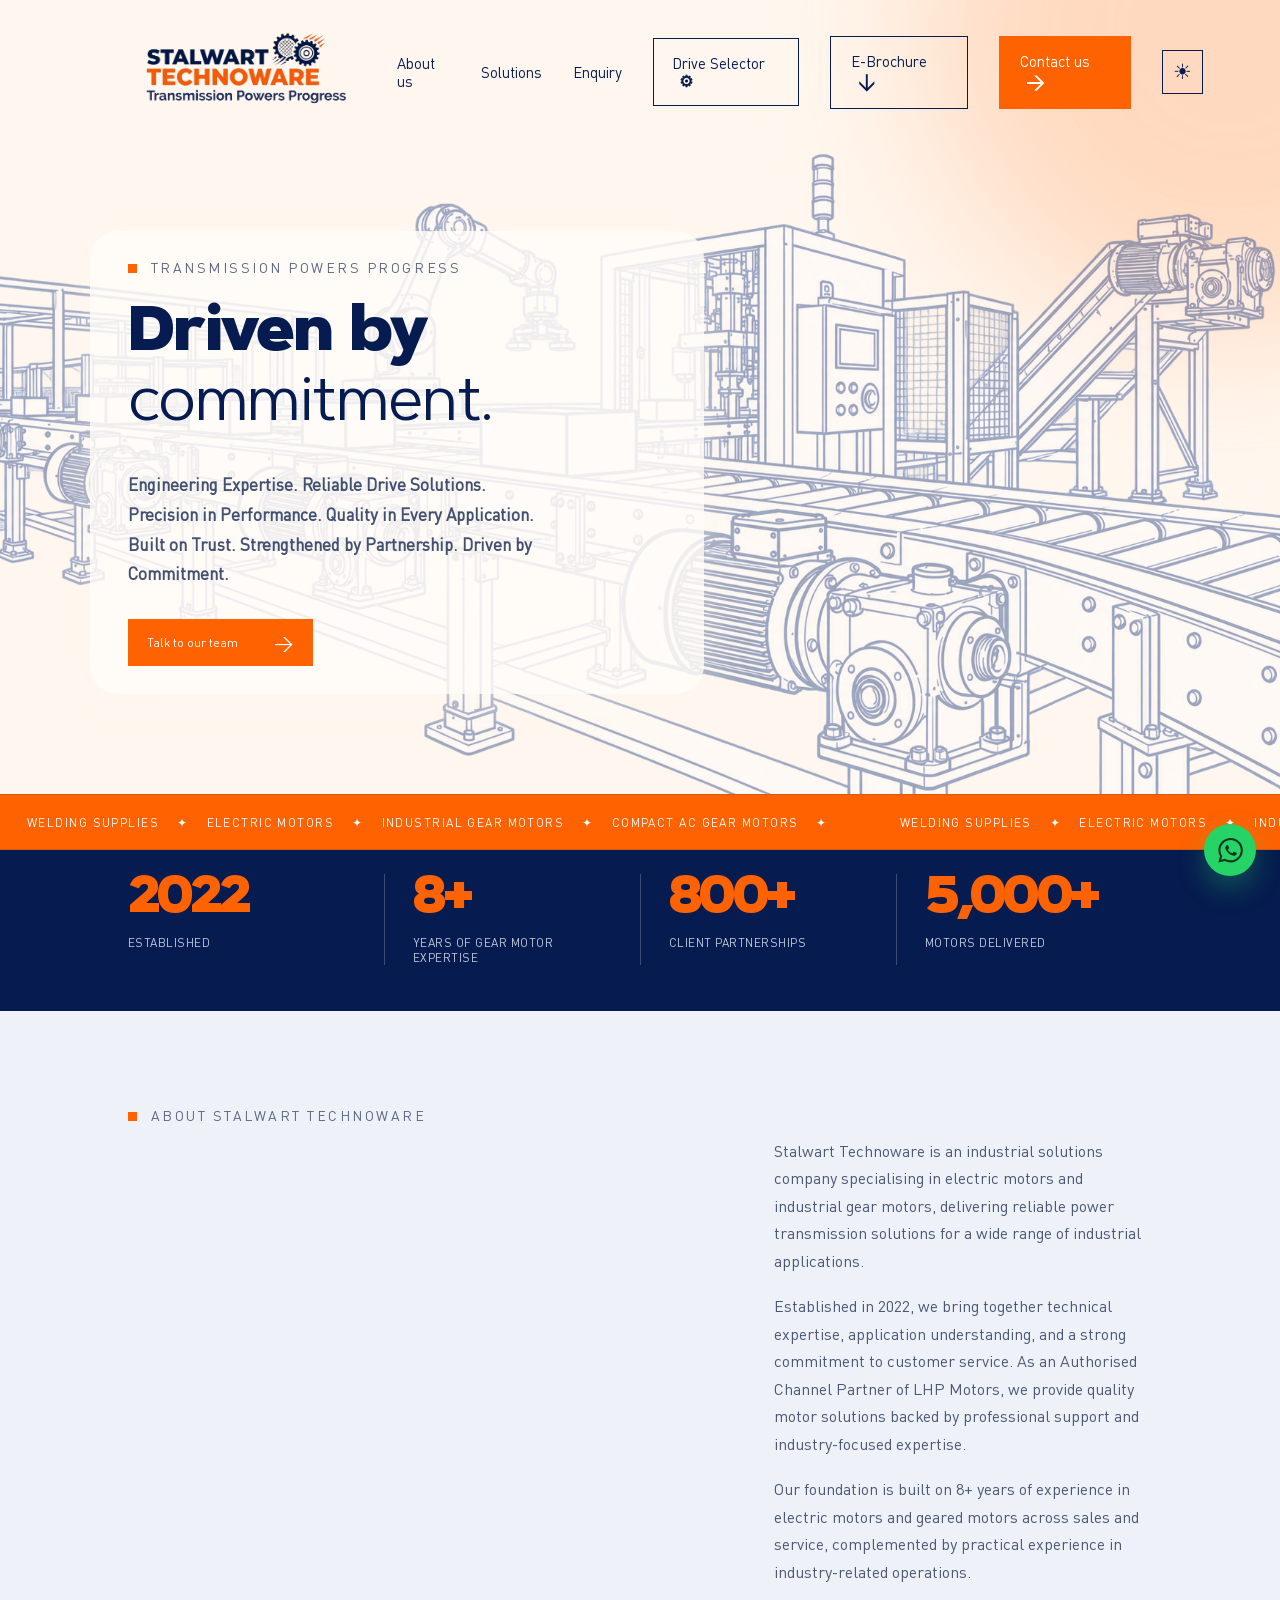
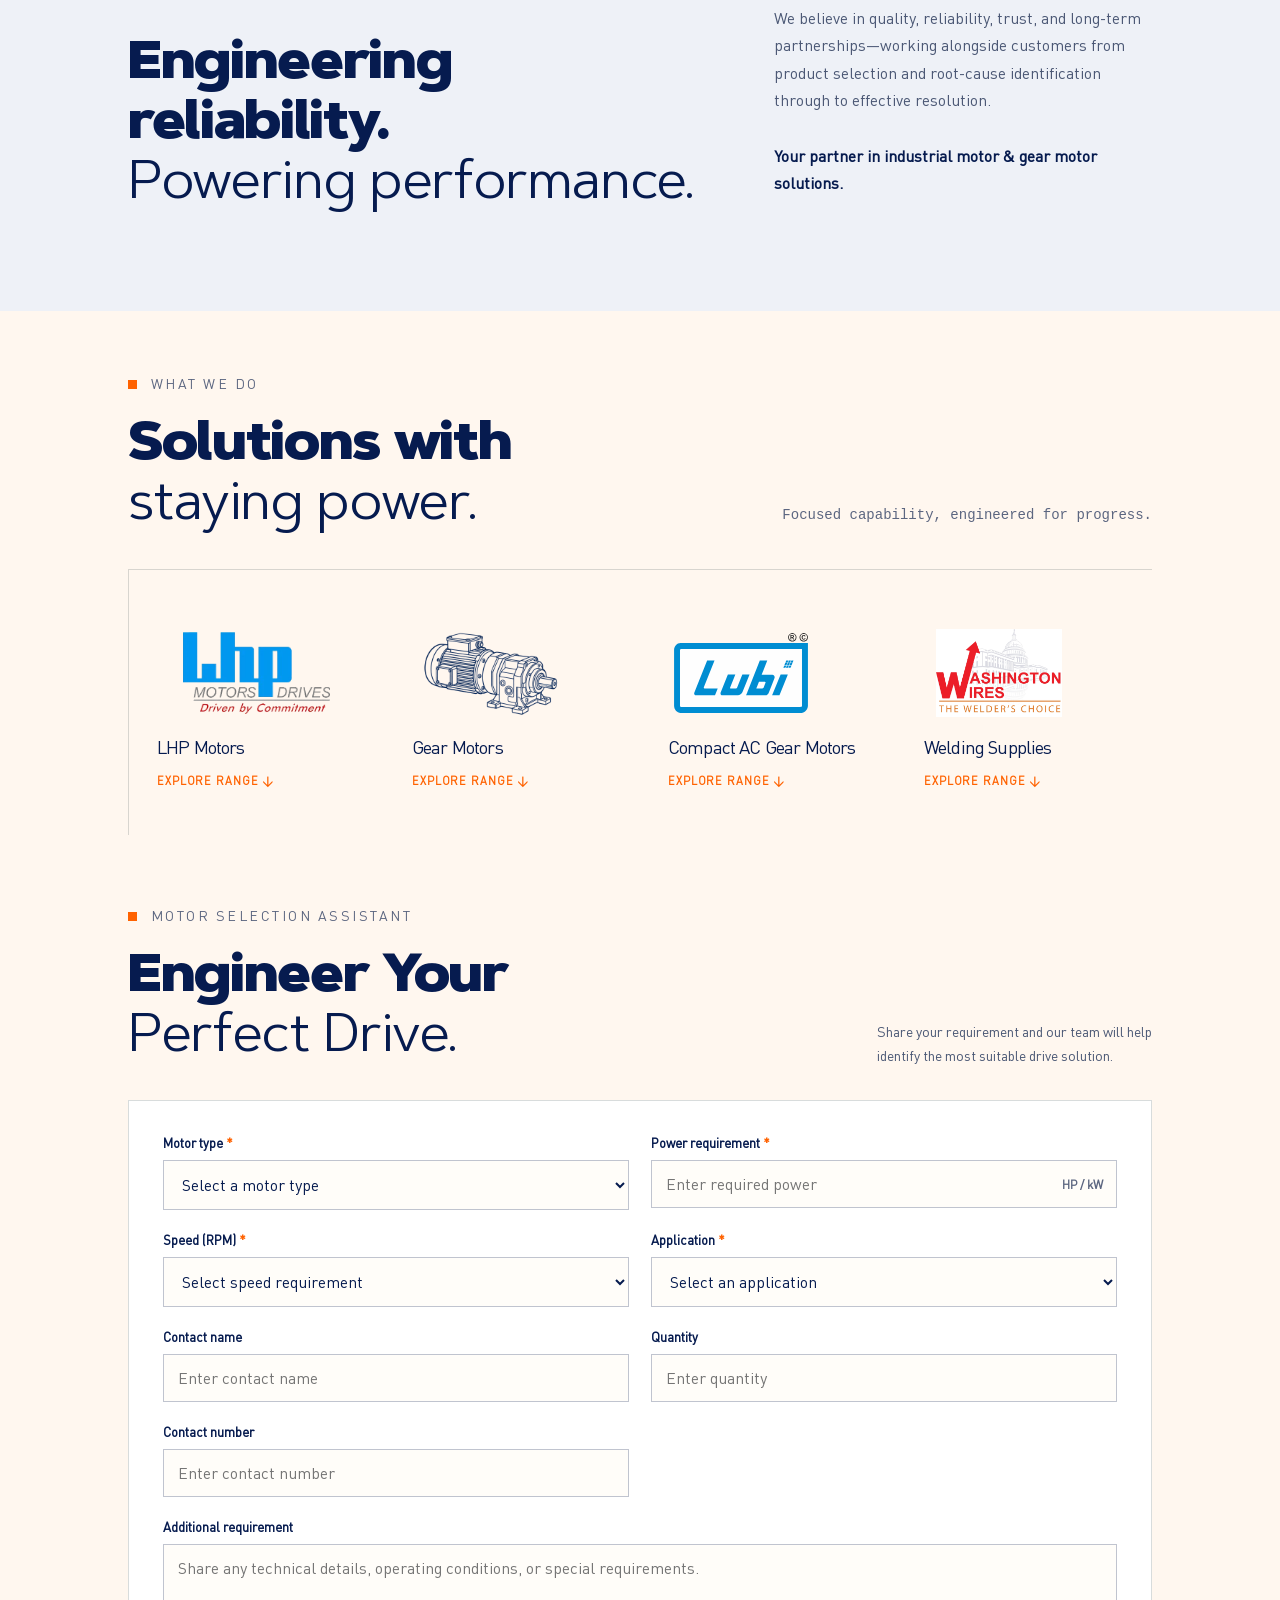
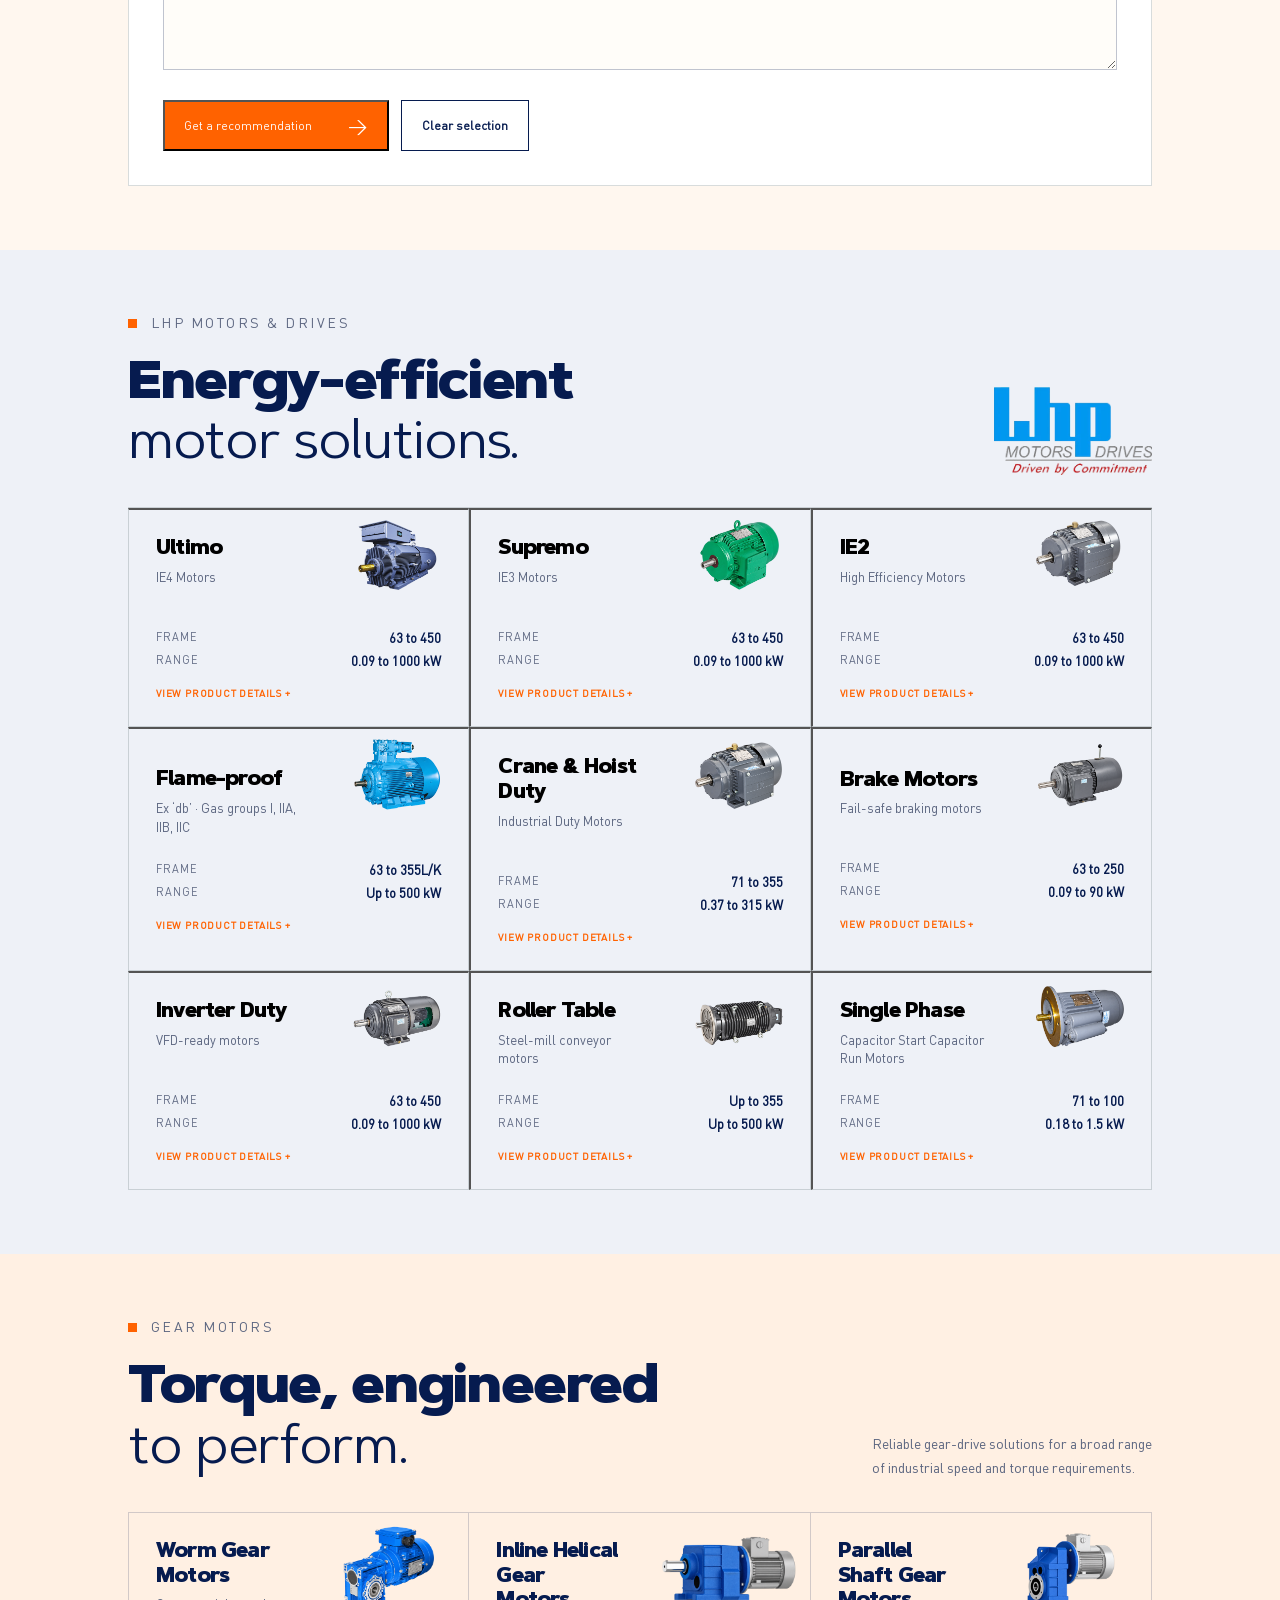
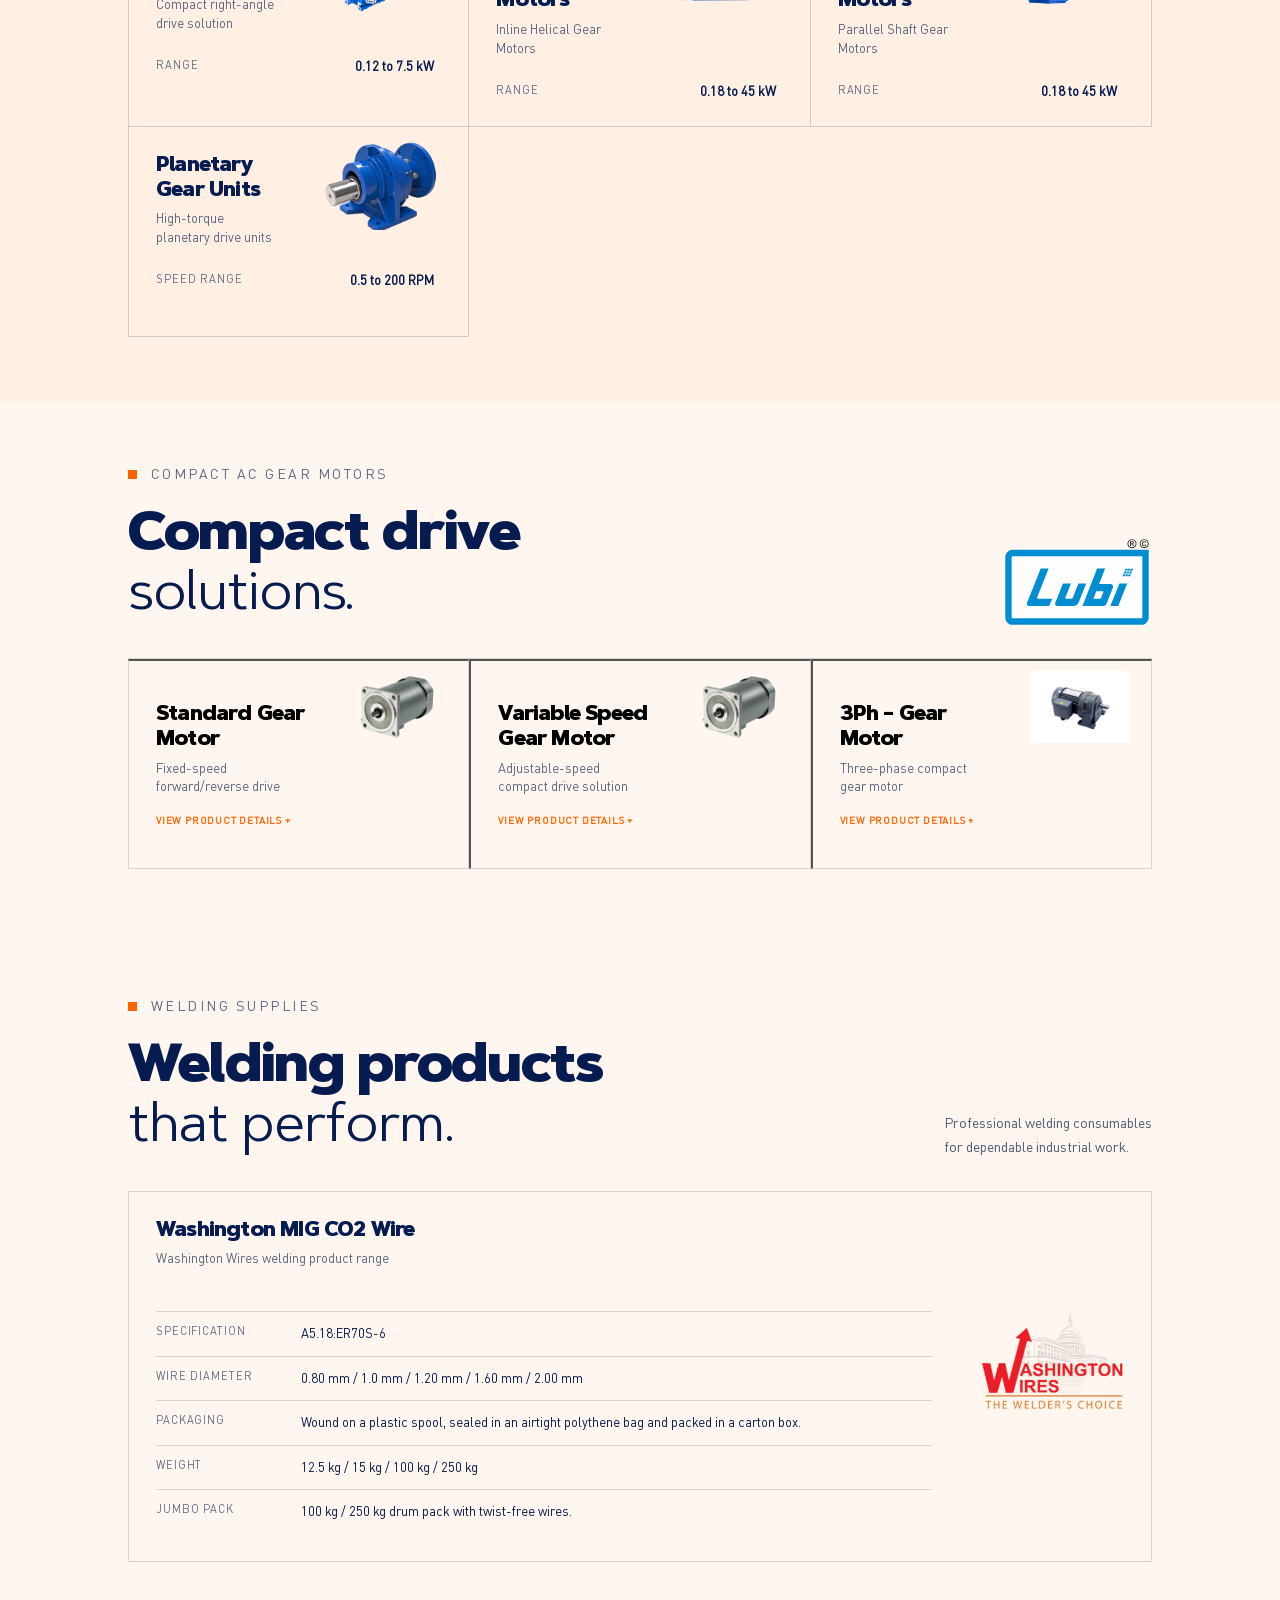
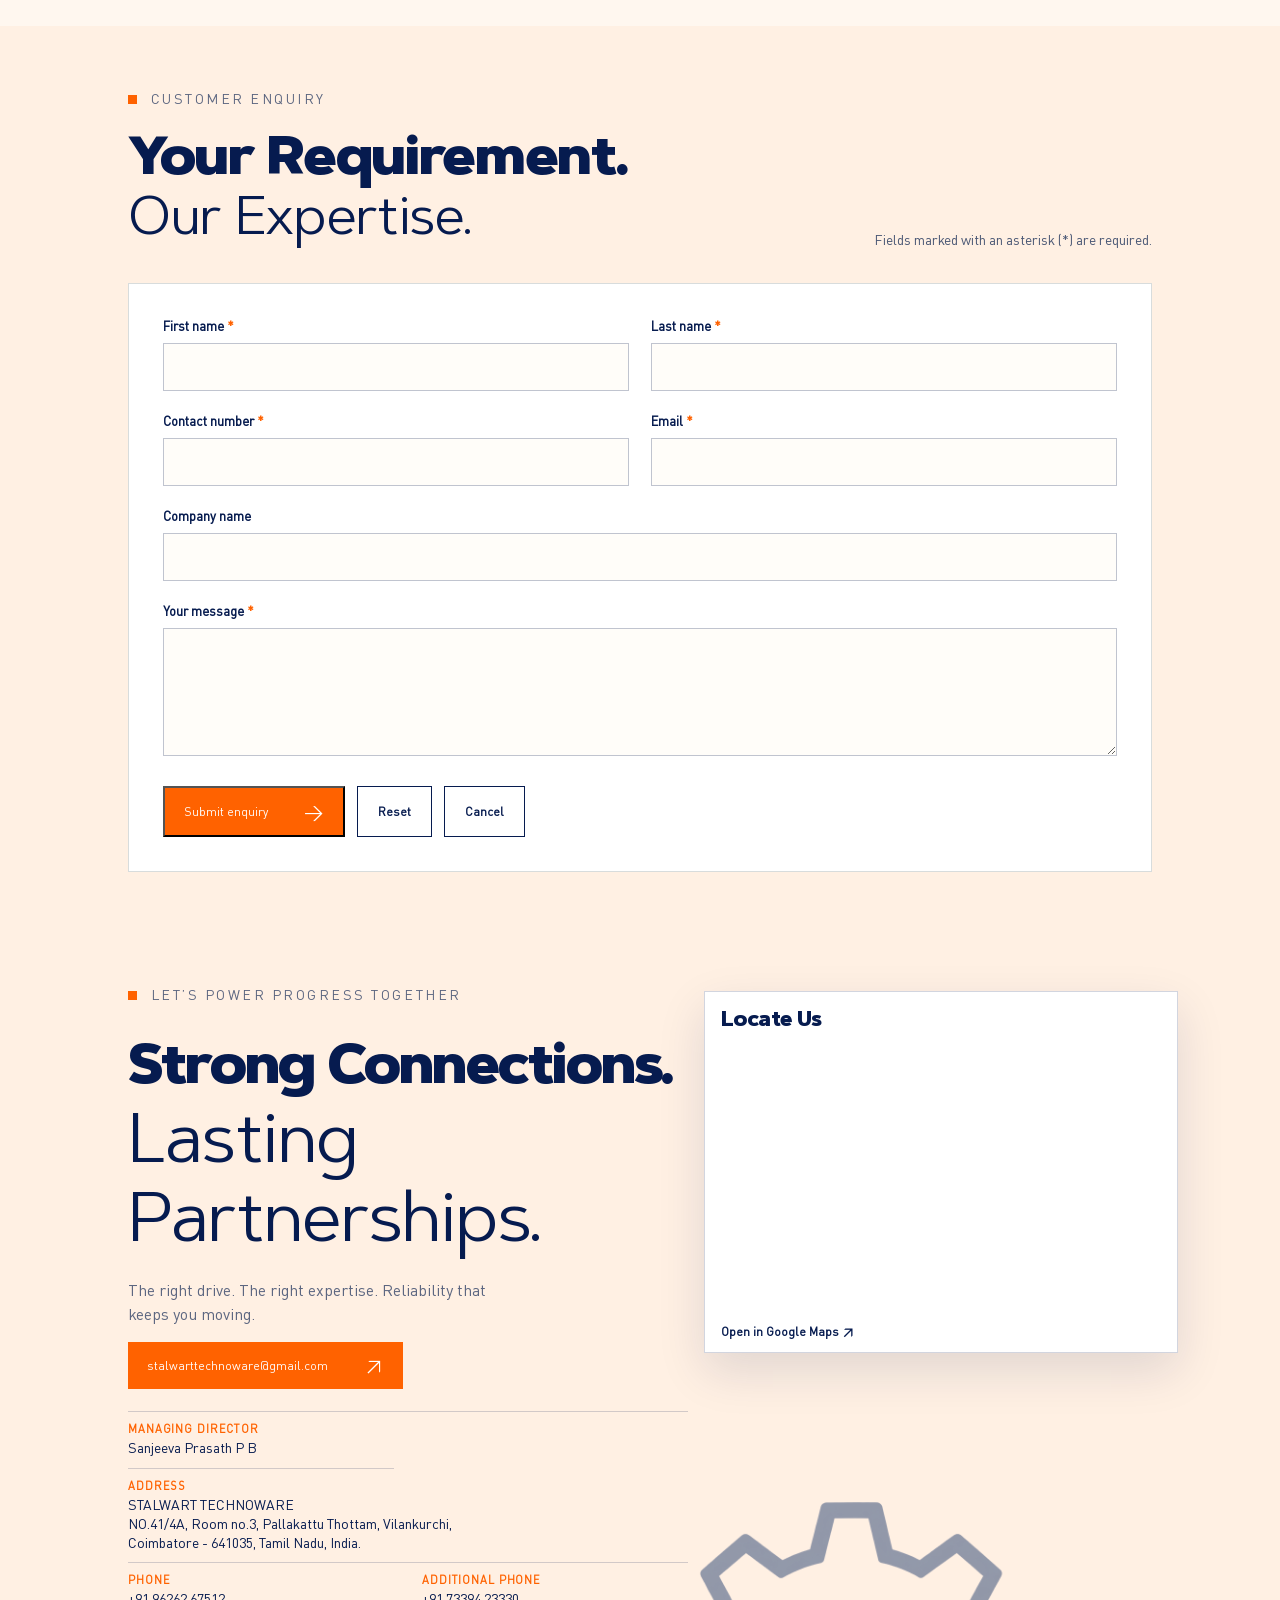
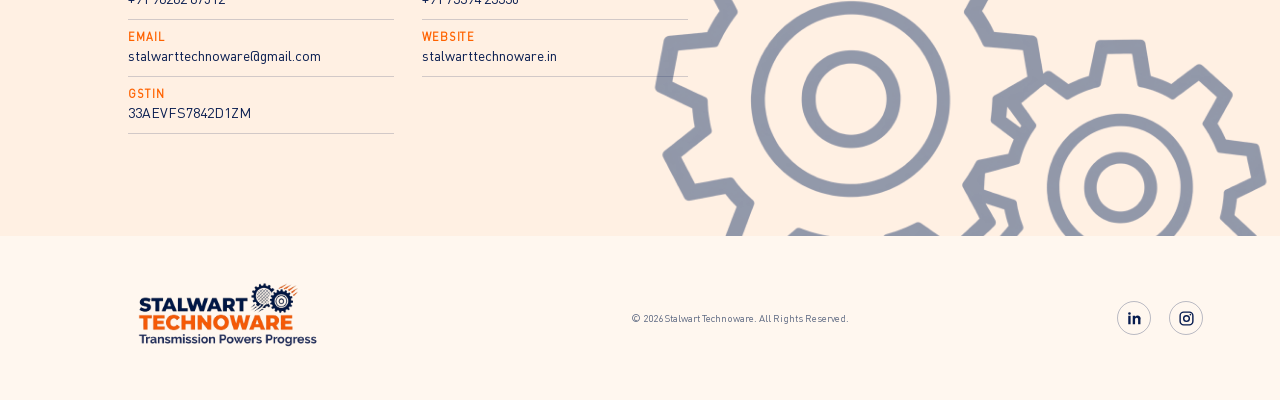
==== commit 193ca09e: "Update index.html" ====
--- a/index.html
+++ b/index.html
@@ -32,7 +32,6 @@
       </nav>
     </header>
 
-
     <main id="top">
       <section class="hero">
         <div class="hero-copy reveal">
@@ -46,9 +45,7 @@
         </div>
       </section>
 
-
       <section class="ticker" aria-label="Capabilities"><div class="ticker-track"><span><i>WELDING SUPPLIES</i><b>✦</b><i>ELECTRIC MOTORS</i><b>✦</b><i>INDUSTRIAL GEAR MOTORS</i><b>✦</b><i>COMPACT AC GEAR MOTORS</i><b>✦</b></span><span aria-hidden="true"><i>WELDING SUPPLIES</i><b>✦</b><i>ELECTRIC MOTORS</i><b>✦</b><i>INDUSTRIAL GEAR MOTORS</i><b>✦</b><i>COMPACT AC GEAR MOTORS</i><b>✦</b></span></div></section>
-
 
       <section class="impact" aria-label="Stalwart Technoware at a glance">
         <div><span class="impact-value">2022</span><span class="impact-label">Established</span></div>
@@ -57,9 +54,127 @@
         <div><span class="impact-value">5,000+</span><span class="impact-label">Motors delivered</span></div>
       </section>
 
-
       <section class="intro section" id="about">
         <p class="eyebrow"><i></i> ABOUT STALWART TECHNOWARE</p>
         <div class="intro-grid"><h2>Engineering reliability.<br /><em>Powering performance.</em></h2><div class="about-copy"><p>Stalwart Technoware is an industrial solutions company specialising in electric motors and industrial gear motors, delivering reliable power transmission solutions for a wide range of industrial applications.</p><p>Established in 2022, we bring together technical expertise, application understanding, and a strong commitment to customer service. As an Authorised Channel Partner of LHP Motors, we provide quality motor solutions backed by professional support and industry-focused expertise.</p><p>Our foundation is built on 8+ years of experience in electric motors and geared motors across sales and service, complemented by practical experience in industry-related operations.</p><p>We believe in quality, reliability, trust, and long-term partnerships—working alongside customers from product selection and root-cause identification through to effective resolution.</p><p class="about-signoff">Your partner in industrial motor &amp; gear motor solutions.</p></div></div>
       </section>
 
+      <section class="services section" id="solutions">
+        <div class="section-heading"><div><p class="eyebrow"><i></i> WHAT WE DO</p><h2>Solutions with<br /><em>staying power.</em></h2></div><p>Focused capability, engineered for progress.</p></div>
+        <div class="service-grid product-grid">
+          <a class="service-card product-card product-card-link" href="#lhp-motors"><span class="number">01</span><div class="product-logo"><img src="assets/lhp-logo-1-edited.webp" alt="LHP Motors and Drives" /></div><h3>LHP Motors</h3><span class="product-action">Explore range <b>↓</b></span></a>
+          <a class="service-card product-card product-card-link" href="#gear-motors"><span class="number">02</span><div class="product-logo gm-logo"><img src="assets/gm.png" alt="Gear motor" /></div><h3>Gear Motors</h3><span class="product-action">Explore range <b>↓</b></span></a>
+          <a class="service-card product-card product-card-link" href="#compact-ac-gear-motors"><span class="number">03</span><div class="product-logo lubi-logo"><img src="assets/idCDIRp5Mf_logos.svg" alt="Lubi Electronics" /></div><h3>Compact AC Gear Motors</h3><span class="product-action">Explore range <b>↓</b></span></a>
+          <a class="service-card product-card product-card-link" href="#welding-supplies"><span class="number">04</span><div class="product-logo washington-logo"><img src="assets/washingtonwires.jpg" alt="Washington Wires" /></div><h3>Welding Supplies</h3><span class="product-action">Explore range <b>↓</b></span></a>
+        </div>
+      </section>
+
+      <section class="motor-finder section" id="motor-finder">
+        <div class="section-heading"><div><p class="eyebrow"><i></i> MOTOR SELECTION ASSISTANT</p><h2>Engineer Your<br /><em>Perfect Drive.</em></h2></div><div class="range-intro">Share your requirement and our team will help<br />identify the most suitable drive solution.</div></div>
+        <form class="finder-form" data-google-sheet-endpoint="https://script.google.com/macros/s/AKfycbzZHtgbuI4gt4tu2Cgk5-keL5DwqJrRsoUbDAXXvAQarCmDPlX-HMI1btnivajbU9YN9Q/exec">
+          <input type="hidden" name="form_type" value="motor-selection" />
+          <div class="form-field"><label for="motor-type">Motor type <b>*</b></label><select id="motor-type" name="motor_type" required><option value="" selected disabled>Select a motor type</option><option>AC Induction Motor</option><option>Gear Motor</option><option>Compact AC Gear Motor</option><option>Flame-proof Motor</option><option>Special Application Motor</option></select></div>
+          <div class="form-field"><label for="power-range">Power requirement <b>*</b></label><div class="unit-input"><input id="power-range" name="power_requirement" type="number" step="any" min="0" placeholder="Enter required power" required /><span>HP / kW</span></div></div>
+          <div class="form-field"><label for="speed-range">Speed (RPM) <b>*</b></label><select id="speed-range" name="speed_requirement" required><option value="" selected disabled>Select speed requirement</option><option>Variable speed</option><option>Low speed — 1000 RPM</option><option>Standard speed — 1500 RPM</option><option>High speed — 3000 RPM</option><option>Not sure — need assistance</option></select></div>
+          <div class="form-field"><label for="application">Application <b>*</b></label><select id="application" name="application" required><option value="" selected disabled>Select an application</option><option>Conveyor / material handling</option><option>Pump</option><option>Cooling tower</option><option>Crane / hoist</option><option>Textile machinery</option><option>Other industrial application</option></select></div>
+          <div class="form-field"><label for="finder-name">Contact name</label><input id="finder-name" name="contact_name" type="text" autocomplete="name" placeholder="Enter contact name" /></div>
+          <div class="form-field"><label for="motor-quantity">Quantity</label><input id="motor-quantity" name="quantity" type="number" min="1" placeholder="Enter quantity" /></div>
+          <div class="form-field"><label for="finder-contact">Contact number</label><input id="finder-contact" name="contact_number" type="tel" autocomplete="tel" placeholder="Enter contact number" /></div>
+          <div class="form-field form-field-wide"><label for="finder-notes">Additional requirement</label><textarea id="finder-notes" name="additional_requirement" rows="4" placeholder="Share any technical details, operating conditions, or special requirements."></textarea></div>
+          <div class="form-actions"><button class="button" type="submit">Get a recommendation <span>→</span></button><button class="form-reset" type="reset">Clear selection</button></div>
+          <div class="finder-thank-you" role="status" aria-live="polite" aria-hidden="true"><p>Thank you for connecting.</p><span>We’ll be in touch shortly.</span></div>
+        </form>
+      </section>
+
+      <section class="lhp-range section" id="lhp-motors">
+        <div class="section-heading"><div><p class="eyebrow"><i></i> LHP MOTORS &amp; DRIVES</p><h2>Energy-efficient<br /><em>motor solutions.</em></h2></div><div class="range-brand-logo"><img src="assets/lhp-logo-1-edited.webp" alt="LHP Motors and Drives" /></div></div>
+        <div class="range-grid">
+          <button class="range-card lhp-product-card" type="button" data-lhp-product="ultimo-ie4" aria-expanded="false" aria-controls="lhp-ultimo-ie4"><div class="lhp-product-image"><img src="assets/ultimo-transparent.png" alt="LHP Ultimo IE4 motor" /></div><h3>Ultimo</h3><span>IE4 Motors</span><dl><div><dt>Frame</dt><dd>63 to 450</dd></div><div><dt>Range</dt><dd>0.09 to 1000 kW</dd></div></dl><b>View product details +</b></button>
+          <button class="range-card lhp-product-card" type="button" data-lhp-product="supremo-ie3" aria-expanded="false" aria-controls="lhp-supremo-ie3"><div class="lhp-product-image"><img src="assets/supremo-transparent.png" alt="LHP Supremo IE3 motor" /></div><h3>Supremo</h3><span>IE3 Motors</span><dl><div><dt>Frame</dt><dd>63 to 450</dd></div><div><dt>Range</dt><dd>0.09 to 1000 kW</dd></div></dl><b>View product details +</b></button>
+          <button class="range-card lhp-product-card" type="button" data-lhp-product="ie2" aria-expanded="false" aria-controls="lhp-ie2"><div class="lhp-product-image"><img src="assets/ie2-motors-transparent.png" alt="LHP IE2 motor" /></div><h3>IE2</h3><span>High Efficiency Motors</span><dl><div><dt>Frame</dt><dd>63 to 450</dd></div><div><dt>Range</dt><dd>0.09 to 1000 kW</dd></div></dl><b>View product details +</b></button>
+          <button class="range-card lhp-product-card" type="button" data-lhp-product="flame-proof" aria-expanded="false" aria-controls="lhp-flame-proof"><div class="lhp-product-image"><img src="assets/flame-proof-motors-transparent.png" alt="LHP flame-proof motor" /></div><h3>Flame-proof</h3><span>Ex ‘db’ · Gas groups I, IIA, IIB, IIC</span><dl><div><dt>Frame</dt><dd>63 to 355L/K</dd></div><div><dt>Range</dt><dd>Up to 500 kW</dd></div></dl><b>View product details +</b></button>
+          <button class="range-card lhp-product-card" type="button" data-lhp-product="crane-hoist" aria-expanded="false" aria-controls="lhp-crane-hoist"><div class="lhp-product-image"><img src="assets/crane-duty-transparent.png" alt="LHP crane and hoist duty motor" /></div><h3>Crane &amp; Hoist Duty</h3><span>Industrial Duty Motors</span><dl><div><dt>Frame</dt><dd>71 to 355</dd></div><div><dt>Range</dt><dd>0.37 to 315 kW</dd></div></dl><b>View product details +</b></button>
+          <button class="range-card lhp-product-card" type="button" data-lhp-product="brake" aria-expanded="false" aria-controls="lhp-brake"><div class="lhp-product-image"><img src="assets/brake-motors-transparent.png" alt="LHP brake motor" /></div><h3>Brake Motors</h3><span>Fail-safe braking motors</span><dl><div><dt>Frame</dt><dd>63 to 250</dd></div><div><dt>Range</dt><dd>0.09 to 90 kW</dd></div></dl><b>View product details +</b></button>
+          <button class="range-card lhp-product-card" type="button" data-lhp-product="inverter-duty" aria-expanded="false" aria-controls="lhp-inverter-duty"><div class="lhp-product-image"><img src="assets/inverter-duty-transparent.png" alt="LHP inverter duty motor" /></div><h3>Inverter Duty</h3><span>VFD-ready motors</span><dl><div><dt>Frame</dt><dd>63 to 450</dd></div><div><dt>Range</dt><dd>0.09 to 1000 kW</dd></div></dl><b>View product details +</b></button>
+          <button class="range-card lhp-product-card" type="button" data-lhp-product="roller-table" aria-expanded="false" aria-controls="lhp-roller-table"><div class="lhp-product-image"><img src="assets/roller-table-motors-transparent.png" alt="LHP roller table motor" /></div><h3>Roller Table</h3><span>Steel-mill conveyor motors</span><dl><div><dt>Frame</dt><dd>Up to 355</dd></div><div><dt>Range</dt><dd>Up to 500 kW</dd></div></dl><b>View product details +</b></button>
+          <button class="range-card lhp-product-card" type="button" data-lhp-product="single-phase" aria-expanded="false" aria-controls="lhp-single-phase"><div class="lhp-product-image"><img src="assets/single-phase-motor-transparent.png" alt="LHP single phase motor" /></div><h3>Single Phase</h3><span>Capacitor Start Capacitor Run Motors</span><dl><div><dt>Frame</dt><dd>71 to 100</dd></div><div><dt>Range</dt><dd>0.18 to 1.5 kW</dd></div></dl><b>View product details +</b></button>
+        </div>
+        <article class="lhp-product-detail" id="lhp-ultimo-ie4" hidden><header><p class="eyebrow"><i></i> ULTIMO · IE4 MOTORS</p><h3>Super premium<br />efficiency motors.</h3></header><div class="lhp-detail-content"><section><h4>Introduction</h4><p>Ultimo IE4 Motors are super-premium, energy-efficient 3-phase motors designed for continuous full-load industrial operation. Built to IEC/EN and BIS standards, they reduce energy losses by nearly 20% compared with IE3 motors—helping lower operating costs and carbon emissions.</p></section><section><h4>Specifications</h4><dl class="specification-list"><div><dt>Range</dt><dd>0.09 kW to 1000 kW</dd></div><div><dt>Synchronous RPM</dt><dd>3000, 1500, 1000, 750</dd></div><div><dt>Mounting</dt><dd>Foot (B3), Flange (B5), Face (B14), Foot cum Flange (B35) and combinations</dd></div><div><dt>Frame</dt><dd>63 to 450</dd></div><div><dt>Protection</dt><dd>IP55 standard; IP56, IP57, IP66 and IP67 optional</dd></div><div><dt>Insulation</dt><dd>F Class</dd></div><div><dt>Voltage</dt><dd>Standard 415 V; optional 110 V to 690 V</dd></div><div><dt>Frequency</dt><dd>50/60 Hz</dd></div><div><dt>Duty</dt><dd>S1</dd></div></dl></section><section class="lhp-applications"><h4>Applications</h4><ul><li>Air conditioning (HVAC)</li><li>Cement plants</li><li>Chemical industries</li><li>Gear motors</li><li>Dairy equipment</li><li>Defence</li><li>Heavy engineering</li><li>Machine tools</li><li>Marine &amp; shipyard</li><li>Material handling equipment</li><li>Packing machinery</li><li>Power plants</li><li>Solvent extraction</li><li>Refineries</li><li>Sugar plants</li><li>Railways</li><li>Steel plants</li><li>Textiles</li><li>Wood seasoning plants</li><li>Water supply &amp; STP</li></ul></section></div></article>
+        <article class="lhp-product-detail" id="lhp-supremo-ie3" hidden><header><p class="eyebrow"><i></i> SUPREMO · IE3 MOTORS</p><h3>Premium<br />efficiency motors.</h3></header><div class="lhp-detail-content"><section><h4>Introduction</h4><p>Supremo IE3 Motors are premium-efficiency motors that deliver substantial energy savings compared with standard motors. Developed to IEC/EN energy-saving guidelines and approved by BIS under the latest IS 12615, they are ideal where power costs are a significant part of operating costs. They operate approximately two efficiency bands above IE2 motors, reducing energy losses by around 15%.</p></section><section><h4>Specifications</h4><dl class="specification-list"><div><dt>Range</dt><dd>0.09 kW to 1000 kW</dd></div><div><dt>Synchronous RPM</dt><dd>3000, 1500, 1000, 750</dd></div><div><dt>Mounting</dt><dd>Foot (B3), Flange (B5), Face (B14), Foot cum Flange (B35) and combinations</dd></div><div><dt>Frame</dt><dd>63 to 450</dd></div><div><dt>Protection</dt><dd>IP55 standard; IP56, IP57, IP66 and IP67 optional</dd></div><div><dt>Insulation</dt><dd>F Class</dd></div><div><dt>Voltage</dt><dd>Standard 415 V; optional 110 V to 690 V</dd></div><div><dt>Frequency</dt><dd>50/60 Hz</dd></div><div><dt>Duty</dt><dd>S1</dd></div></dl></section><section class="lhp-applications"><h4>Applications</h4><ul><li>Air conditioning (HVAC)</li><li>Cement plants</li><li>Chemical industries</li><li>Dairy equipment</li><li>Defence</li><li>Gear motors</li><li>Heavy engineering</li><li>Machine tools</li><li>Marine &amp; shipyard</li><li>Material handling equipment</li><li>Packing machinery</li><li>Power plants</li><li>Railways</li><li>Refineries</li><li>Solvent extraction</li><li>Sugar plants</li><li>Steel plants</li><li>Textiles</li><li>Wood seasoning plants</li><li>Water supply &amp; STP</li></ul></section></div></article>
+        <article class="lhp-product-detail" id="lhp-ie2" hidden><header><p class="eyebrow"><i></i> IE2 MOTORS</p><h3>High-efficiency<br />motor solutions.</h3></header><div class="lhp-detail-content"><section><h4>Introduction</h4><p>IE2 Motors are high-efficiency motors that offer meaningful power savings over conventional standard motors. Developed to IEC/EN energy-saving guidelines and approved by BIS under the latest IS 12615, they are a cost-effective choice for industrial applications where motors do not operate continuously—helping reduce energy use and carbon footprint without a significant increase in investment.</p></section><section><h4>Specifications</h4><dl class="specification-list"><div><dt>Range</dt><dd>0.09 kW to 1000 kW</dd></div><div><dt>Synchronous RPM</dt><dd>3000, 1500, 1000, 750</dd></div><div><dt>Mounting</dt><dd>Foot (B3), Flange (B5), Face (B14), Foot cum Flange (B35) and combinations</dd></div><div><dt>Frame</dt><dd>63 to 450</dd></div><div><dt>Protection</dt><dd>IP55 standard; IP56, IP57, IP66 and IP67 optional</dd></div><div><dt>Insulation</dt><dd>F Class</dd></div><div><dt>Voltage</dt><dd>Standard 415 V; optional 110 V to 690 V</dd></div><div><dt>Frequency</dt><dd>50/60 Hz</dd></div><div><dt>Duty</dt><dd>S1</dd></div></dl></section><section class="lhp-applications"><h4>Applications</h4><ul><li>Air conditioning (HVAC)</li><li>Cement plants</li><li>Chemical industries</li><li>Dairy equipment</li><li>Defence</li><li>Gear motors</li><li>Heavy engineering</li><li>Machine tools</li><li>Marine &amp; shipyard</li><li>Material handling equipment</li><li>Packing machinery</li><li>Power plants</li><li>Railways</li><li>Refineries</li><li>Solvent extraction</li><li>Sugar plants</li><li>Steel plants</li><li>Textiles</li><li>Wood seasoning plants</li><li>Water supply &amp; STP</li></ul></section></div></article>
+        <article class="lhp-product-detail" id="lhp-flame-proof" hidden><header><p class="eyebrow"><i></i> FLAME-PROOF MOTORS · EX ‘DB’</p><h3>Protected for<br />hazardous areas.</h3></header><div class="lhp-detail-content"><section><h4>Introduction</h4><p>Flame-proof motors are recommended where explosive atmospheres may arise from inflammable gases, dust, or airborne particles. Their construction prevents internal sparks from escaping the motor enclosure and contacting the surrounding atmosphere. LHP offers IE2, IE3 and IE4 flame-proof motors compliant with IS/IEC/EN 60079-1, for Zones 1, 2, 21 and 22; gas groups I, IIA, IIB and IIC; and temperature classes up to T6. Flame-proof brake motors and single-phase versions are also available.</p></section><section><h4>Specifications</h4><dl class="specification-list"><div><dt>Range</dt><dd>Up to 500 kW</dd></div><div><dt>Synchronous RPM</dt><dd>3000, 1500, 1000, 750</dd></div><div><dt>Mounting</dt><dd>Foot (B3), Flange (B5), Face (B14), Foot cum Flange (B35) and combinations</dd></div><div><dt>Frame</dt><dd>63 to 355L/K</dd></div><div><dt>Protection</dt><dd>IP55 standard; IP56, IP57, IP66 and IP67 optional</dd></div><div><dt>Insulation</dt><dd>F Class</dd></div><div><dt>Voltage</dt><dd>Standard 415 V; optional 110 V to 690 V</dd></div><div><dt>Frequency</dt><dd>50/60 Hz</dd></div><div><dt>Duty</dt><dd>S1</dd></div></dl></section><section class="lhp-applications"><h4>Applications</h4><ul><li>Chemical plants</li><li>Fertilizer plants</li><li>LPG bottling plants</li><li>LPG/CNG storage tanks</li><li>Offshore oil platforms</li><li>Pharmaceutical plants</li><li>Petrol pumps</li><li>Petroleum refineries</li><li>Underground coal mines</li></ul></section></div></article>
+        <article class="lhp-product-detail" id="lhp-brake" hidden><header><p class="eyebrow"><i></i> BRAKE MOTORS</p><h3>Controlled stopping<br />when it matters.</h3></header><div class="lhp-detail-content"><section><h4>Introduction</h4><p>Brake motors are used where reliable, safe stopping for short durations is required, such as on packaging lines. LHP brake motors use fail-safe electromagnetic brakes mounted on the rear end-shield. The DC brakes engage when the power supply is switched off, with rectifiers in the terminal box converting the AC supply to DC for brake operation.</p></section><section><h4>Specifications</h4><dl class="specification-list"><div><dt>Range</dt><dd>0.09 kW to 90 kW</dd></div><div><dt>Synchronous RPM</dt><dd>3000, 1500, 1000, 750</dd></div><div><dt>Mounting</dt><dd>Foot (B3), Flange (B5), Face (B14), Foot cum Flange (B35) and combinations</dd></div><div><dt>Frame</dt><dd>63 to 250</dd></div><div><dt>Protection</dt><dd>IP55 standard; IP56, IP57, IP66 and IP67 optional</dd></div><div><dt>Insulation</dt><dd>F Class</dd></div><div><dt>Voltage</dt><dd>Standard 415 V; optional 110 V to 690 V</dd></div><div><dt>Frequency</dt><dd>50/60 Hz</dd></div><div><dt>Duty</dt><dd>All</dd></div></dl></section><section class="lhp-applications"><h4>Applications</h4><ul><li>Conveyors</li><li>Cranes</li><li>Hoists</li><li>Lifts</li></ul></section></div></article>
+        <article class="lhp-product-detail" id="lhp-crane-hoist" hidden><header><p class="eyebrow"><i></i> CRANE &amp; HOIST DUTY MOTORS</p><h3>Built for<br />intermittent duty.</h3></header><div class="lhp-detail-content"><section><h4>Introduction</h4><p>Crane and hoist duty motors are designed for demanding intermittent-duty drives that need high starting torque with low starting current. They withstand frequent start-stop and reversal operations. Their duty rating defines the complete load cycle, including starting, electric braking, no-load and de-energized rest periods. LHP offers S1 through S9 duty options in accordance with IS 12824.</p></section><section><h4>Specifications</h4><dl class="specification-list"><div><dt>Range</dt><dd>0.37 kW to 315 kW</dd></div><div><dt>Synchronous RPM</dt><dd>1500, 1000, 750</dd></div><div><dt>Mounting</dt><dd>Foot (B3), Flange (B5), Face (B14), Foot cum Flange (B35) and combinations</dd></div><div><dt>Frame</dt><dd>71 to 355</dd></div><div><dt>Protection</dt><dd>IP55 standard; IP56, IP57, IP66 and IP67 optional</dd></div><div><dt>Insulation</dt><dd>F Class</dd></div><div><dt>Voltage</dt><dd>Standard 415 V; optional 110 V to 690 V</dd></div><div><dt>Frequency</dt><dd>50/60 Hz</dd></div><div><dt>Duty</dt><dd>S2, S3, S4, S5, S7, S8</dd></div></dl></section><section class="lhp-applications"><h4>Applications</h4><ul><li>Cement industries</li><li>Cranes</li><li>Hoists</li><li>Lifts</li><li>Machine tools</li><li>Material handling equipment</li><li>Paper mills</li><li>Steel plants</li></ul></section></div></article>
+        <article class="lhp-product-detail" id="lhp-inverter-duty" hidden><header><p class="eyebrow"><i></i> INVERTER DUTY MOTORS</p><h3>VFD-ready<br />drive performance.</h3></header><div class="lhp-detail-content"><section><h4>Introduction</h4><p>Inverter duty motors are recommended when a Variable Frequency Drive (VFD) is used to control process parameters. Their special construction withstands VFD voltage spikes and supports very low-speed operation without overheating. LHP tests inverter-duty motors with VFDs at its KLPL- and PESO-approved Test Lab. Available in IE2, IE3 and IE4 efficiencies, they feature insulated bearings, dual-coated high-grade copper winding wires, 100% vacuum-pressure impregnation, and optional force cooling after application review.</p></section><section><h4>Specifications</h4><dl class="specification-list"><div><dt>Range</dt><dd>0.09 kW to 1000 kW</dd></div><div><dt>Synchronous RPM</dt><dd>3000, 1500, 1000, 750</dd></div><div><dt>Mounting</dt><dd>Foot (B3), Flange (B5), Face (B14), Foot cum Flange (B35) and combinations</dd></div><div><dt>Frame</dt><dd>63 to 450</dd></div><div><dt>Protection</dt><dd>IP55 standard; IP56, IP57, IP66 and IP67 optional / IC 416</dd></div><div><dt>Insulation</dt><dd>F Class</dd></div><div><dt>Voltage</dt><dd>Standard 415 V; optional 110 V to 690 V</dd></div><div><dt>Frequency</dt><dd>50/60 Hz</dd></div><div><dt>Duty</dt><dd>As per requirement</dd></div></dl></section><section class="lhp-applications"><h4>Applications</h4><ul><li>Automation</li><li>Process equipment</li><li>Compressors</li><li>Fans</li><li>Pumps</li></ul></section></div></article>
+        <article class="lhp-product-detail" id="lhp-roller-table" hidden><header><p class="eyebrow"><i></i> ROLLER TABLE MOTORS</p><h3>Built for<br />steel processing.</h3></header><div class="lhp-detail-content"><section><h4>Introduction</h4><p>Roller Table Motors are specially developed for conveyors that move steel billets through roller mills in steel plants. They comply with IPSS No. 1-03-007-14 and are available up to 450 frame size in 4, 6 and 8 poles, for ambient temperatures from −35°C to +70°C. Circular-fin frames and options such as online greasing, PTC thermistors, RTD winding sensors, BTD bearing sensors, encoders and electromagnetic brakes support demanding steel-mill operation.</p></section><section><h4>Specifications</h4><dl class="specification-list"><div><dt>Range</dt><dd>Up to 500 kW</dd></div><div><dt>Synchronous RPM</dt><dd>3000, 1500, 1000, 750</dd></div><div><dt>Mounting</dt><dd>Foot (B3), Flange (B5), Face (B14), Foot cum Flange (B35) and combinations</dd></div><div><dt>Frame</dt><dd>Up to 355</dd></div><div><dt>Protection</dt><dd>IP55 standard; IP56, IP57, IP66 and IP67 optional</dd></div><div><dt>Insulation</dt><dd>H Class</dd></div><div><dt>Voltage</dt><dd>Standard 415 V; optional 110 V to 690 V</dd></div><div><dt>Frequency</dt><dd>50/60 Hz</dd></div><div><dt>Stalled rotor withstand</dt><dd>Up to 15 min. max. or as per customer requirement</dd></div><div><dt>Duty</dt><dd>S3, S4, S1, S5, S6 and S7</dd></div></dl></section><section class="lhp-applications"><h4>Applications</h4><ul><li>Steel-billet conveyors in steel plants</li><li>Roller-mill processing lines</li><li>Geared motors operating with a VVVF source</li></ul></section></div></article>
+        <article class="lhp-product-detail" id="lhp-single-phase" hidden><header><p class="eyebrow"><i></i> SINGLE PHASE MOTORS</p><h3>High torque for<br />single-phase power.</h3></header><div class="lhp-detail-content"><section><h4>Introduction</h4><p>LHP offers a considerable range of single-phase Capacitor Start Capacitor Run motors designed to meet high-torque requirements.</p></section><section><h4>Specifications</h4><dl class="specification-list"><div><dt>Range</dt><dd>0.18 kW to 1.5 kW</dd></div><div><dt>Synchronous RPM</dt><dd>3000, 1500</dd></div><div><dt>Mounting</dt><dd>Foot (B3), Flange (B5), Face (B14), Foot cum Flange (B35) and combinations</dd></div><div><dt>Frame</dt><dd>71 to 100</dd></div><div><dt>Protection</dt><dd>IP55</dd></div><div><dt>Insulation</dt><dd>F Class</dd></div><div><dt>Voltage</dt><dd>230 V</dd></div><div><dt>Frequency</dt><dd>50/60 Hz</dd></div><div><dt>Duty</dt><dd>S1</dd></div></dl></section><section class="lhp-applications"><h4>Applications</h4><ul><li>Blowers</li><li>Fans</li><li>Centrifugal pumps</li></ul></section></div></article>
+      </section>
+
+      <section class="gear-range section" id="gear-motors">
+        <div class="section-heading"><div><p class="eyebrow"><i></i> GEAR MOTORS</p><h2>Torque, engineered<br /><em>to perform.</em></h2></div><div class="range-intro">Reliable gear-drive solutions for a broad range<br />of industrial speed and torque requirements.</div></div>
+        <div class="drive-diagram gear-motor-diagram">
+          <svg viewBox="0 0 900 270" role="img" aria-label="Animated gear motor diagram showing motor shaft, gearbox and output shaft">
+            <defs><marker id="arrow" markerWidth="8" markerHeight="8" refX="7" refY="4" orient="auto"><path d="M0 0 8 4 0 8z" fill="currentColor" /></marker></defs>
+            <g class="motor-unit"><rect x="42" y="82" width="212" height="101" rx="12"/><rect x="77" y="55" width="128" height="27" rx="4"/><path d="M69 105v55m19-55v55m19-55v55m19-55v55m19-55v55m19-55v55m19-55v55M42 114H20v36h22M112 183v18m59-18v18"/><circle cx="221" cy="132" r="31"/><circle cx="221" cy="132" r="10"/></g>
+            <g class="shaft"><path d="M253 125h95v15h-95z"/><path d="M278 117h34v31h-34z"/></g>
+            <g class="gearbox"><rect x="348" y="52" width="286" height="161" rx="16"/><path d="M372 77h238M372 188h238"/></g>
+            <g class="gear gear-one"><circle cx="447" cy="130" r="52"/><circle cx="447" cy="130" r="16"/><path d="M447 68v19m0 86v19M385 130h19m86 0h19M403 86l14 14m60 60 14 14M491 86l-14 14m-60 60-14 14"/></g>
+            <g class="gear gear-two"><circle cx="553" cy="146" r="41"/><circle cx="553" cy="146" r="13"/><path d="M553 95v15m0 72v15M502 146h15m72 0h15M517 110l11 11m50 50 11 11M589 110l-11 11m-50 50-11 11"/></g>
+            <g class="output"><path d="M634 137h178v17H634z"/><rect x="812" y="126" width="36" height="40" rx="5"/><path d="M848 134h29v24h-29z"/></g>
+            <g class="flow-arrows"><path d="M170 35h129" marker-end="url(#arrow)"/><path d="M385 35h206" marker-end="url(#arrow)"/><path d="M657 235h175" marker-end="url(#arrow)"/></g>
+            <g class="diagram-labels"><text x="83" y="235">MOTOR</text><text x="274" y="235">MOTOR SHAFT</text><text x="454" y="235">GEARBOX</text><text x="724" y="235">OUTPUT SHAFT</text></g>
+          </svg>
+        </div>
+        <div class="range-grid gear-range-grid">
+          <article class="range-card lhp-image-card"><div class="lhp-product-image"><img src="assets/worm-gm-transparent.png" alt="Worm Gear Motor" /></div><h3>Worm Gear Motors</h3><span>Compact right-angle drive solution</span><dl><div><dt>Range</dt><dd>0.12 to 7.5 kW</dd></div></dl></article>
+          <article class="range-card lhp-image-card"><div class="lhp-product-image"><img src="assets/inline-helical-transparent.png" alt="Inline Helical Gear Motor" /></div><h3>Inline Helical Gear Motors</h3><span>Inline Helical Gear Motors</span><dl><div><dt>Range</dt><dd>0.18 to 45 kW</dd></div></dl></article>
+          <article class="range-card lhp-image-card"><div class="lhp-product-image"><img src="assets/parallel-shaft-transparent.png" alt="Parallel Shaft Gear Motor" /></div><h3>Parallel Shaft Gear Motors</h3><span>Parallel Shaft Gear Motors</span><dl><div><dt>Range</dt><dd>0.18 to 45 kW</dd></div></dl></article>
+          <article class="range-card lhp-image-card"><div class="lhp-product-image"><img src="assets/planetary-gear-transparent.png" alt="Planetary Gear Unit" /></div><h3>Planetary Gear Units</h3><span>High-torque planetary drive units</span><dl><div><dt>Speed range</dt><dd>0.5 to 200 RPM</dd></div></dl></article>
+        </div>
+      </section>
+
+      <section class="compact-range section" id="compact-ac-gear-motors">
+        <div class="section-heading"><div><p class="eyebrow"><i></i> COMPACT AC GEAR MOTORS</p><h2>Compact drive<br /><em>solutions.</em></h2></div><div class="range-brand-logo"><img src="assets/idCDIRp5Mf_logos.svg" alt="Lubi Electronics" /></div></div>
+        <div class="range-grid">
+          <button class="range-card lhp-product-card" type="button" data-compact-product="standard" aria-expanded="false" aria-controls="compact-standard"><div class="lhp-product-image"><img src="assets/std%20gm.avif" alt="Lubi Standard Gear Motor" /></div><h3>Standard Gear Motor</h3><span>Fixed-speed forward/reverse drive</span><b>View product details +</b></button>
+          <button class="range-card lhp-product-card" type="button" data-compact-product="variable" aria-expanded="false" aria-controls="compact-variable"><div class="lhp-product-image"><img src="assets/vs%20gm.avif" alt="Variable Speed Gear Motor" /></div><h3>Variable Speed Gear Motor</h3><span>Adjustable-speed compact drive solution</span><b>View product details +</b></button>
+          <button class="range-card lhp-product-card" type="button" data-compact-product="three-phase" aria-expanded="false" aria-controls="compact-three-phase"><div class="lhp-product-image"><img src="assets/3ph%20gm.avif" alt="Lubi three-phase gear motor" /></div><h3>3Ph – Gear Motor</h3><span>Three-phase compact gear motor</span><b>View product details +</b></button>
+        </div>
+        <article class="lhp-product-detail" id="compact-standard" hidden><header><p class="eyebrow"><i></i> STANDARD GEAR MOTOR</p><h3>Reliable compact<br />fixed-speed drive.</h3></header><div class="lhp-detail-content"><section><h4>Introduction</h4><p>Lubi Standard Gear Motors are designed for fixed-speed applications with forward and reverse operation. They operate on a 1-phase, 230 V supply and include a built-in automatic-reset thermal protection device for dependable operation.</p></section><section><h4>Technical Specification</h4><dl class="specification-list"><div><dt>Watt</dt><dd>6 W to 250 W</dd></div><div><dt>Supply voltage</dt><dd>230 V / 415 V</dd></div><div><dt>Number of poles</dt><dd>4</dd></div><div><dt>Frequency</dt><dd>50 / 60 Hz</dd></div><div><dt>Current</dt><dd>0.11 A</dd></div><div><dt>Rated torque</dt><dd>47 mNm</dd></div><div><dt>Starting torque</dt><dd>38 mNm</dd></div><div><dt>RPM</dt><dd>1300 / 1600</dd></div><div><dt>Motor frame size</dt><dd>60 mm</dd></div><div><dt>Direction</dt><dd>Forward / reverse</dd></div><div><dt>Thermal protection</dt><dd>Built-in automatic-reset type</dd></div><div><dt>Insulation</dt><dd>Class B — 130°C</dd></div><div><dt>Operating temperature</dt><dd>120 ± 5°C</dd></div><div><dt>Motor shafts</dt><dd>Pinion shaft or round shaft</dd></div><div><dt>Gearhead ratios</dt><dd>3:1 to 200:1</dd></div></dl></section><section class="lhp-applications"><h4>Configuration</h4><ul><li>Pinion shaft for coupling to a gearhead</li><li>Round shaft for operation without a gearhead</li><li>Gearheads available in ratios from 3:1 to 200:1</li><li>Suitable for fixed-speed forward/reverse drive applications</li></ul></section></div></article>
+        <article class="lhp-product-detail" id="compact-variable" hidden><header><p class="eyebrow"><i></i> VARIABLE SPEED GEAR MOTOR</p><h3>Precise speed control<br />for compact drives.</h3></header><div class="lhp-detail-content"><section><h4>Introduction</h4><p>Lubi Variable Speed Gear Motors use analog or digital speed controllers to provide wide-range speed adjustment: 90 to 1300 r/min at 50 Hz and 90 to 1600 r/min at 60 Hz. Variable speed, braking, forward/reverse running, and soft-start/soft-stop functions are available. The built-in tacho-generator provides feedback control to maintain a constant speed despite frequency changes.</p></section><section><h4>Technical Specification</h4><dl class="specification-list"><div><dt>Watt</dt><dd>6 W to 250 W</dd></div><div><dt>Supply voltage</dt><dd>230 V / 415 V</dd></div><div><dt>Number of poles</dt><dd>4</dd></div><div><dt>Frequency</dt><dd>50 / 60 Hz</dd></div><div><dt>Current</dt><dd>0.62 A</dd></div><div><dt>Rated torque</dt><dd>460 mNm</dd></div><div><dt>Starting torque</dt><dd>350 mNm</dd></div><div><dt>RPM</dt><dd>1300 / 1600</dd></div><div><dt>Motor frame size</dt><dd>90 mm</dd></div><div><dt>Controller input</dt><dd>Single-phase 200 to 240 VAC</dd></div></dl></section><section class="lhp-applications"><h4>Controller &amp; Configuration</h4><ul><li>Analog or digital speed controller</li><li>Built-in speed changer with front-panel setting knob</li><li>Pinion shaft for gearhead coupling</li><li>Round shaft for operation without a gearhead</li><li>Gearhead ratios available from 3:1 to 200:1</li></ul></section></div></article>
+        <article class="lhp-product-detail" id="compact-three-phase" hidden><header><p class="eyebrow"><i></i> 3-PHASE GEAR MOTOR</p><h3>Versatile three-phase<br />compact drive.</h3></header><div class="lhp-detail-content"><section><h4>Product Details</h4><p>Lubi 3-Phase Gear Motors are Class B (130°C) induction motors designed for reliable compact drives. They can operate with a variable-frequency drive, enabling variable speed, braking, soft-start/soft-stop, and forward/reverse running. Choose a pinion shaft for gearhead coupling or a round shaft for standalone motor operation.</p></section><section><h4>Technical Specification</h4><dl class="specification-list"><div><dt>Watt</dt><dd>250 W</dd></div><div><dt>Supply voltage</dt><dd>415 V / 230 V</dd></div><div><dt>Number of poles</dt><dd>4</dd></div><div><dt>Frequency</dt><dd>50 / 60 Hz</dd></div><div><dt>Current</dt><dd>1.05 / 1.82 A</dd></div><div><dt>Rated torque</dt><dd>1540 mNm</dd></div><div><dt>Starting torque</dt><dd>1990 mNm</dd></div><div><dt>RPM</dt><dd>1300 / 1600</dd></div><div><dt>Motor frame size</dt><dd>100 mm</dd></div><div><dt>Insulation</dt><dd>Class B — 130°C</dd></div></dl></section><section class="lhp-applications"><h4>Configuration</h4><ul><li>VFD-compatible variable speed operation</li><li>Braking and soft-start/soft-stop capability</li><li>Forward and reverse running</li><li>Pinion shaft for gearhead coupling</li><li>Round shaft for operation without a gearhead</li><li>Gearhead ratios available from 3:1 to 200:1</li></ul></section></div></article>
+      </section>
+
+      <section class="welding-range section" id="welding-supplies">
+        <div class="section-heading"><div><p class="eyebrow"><i></i> WELDING SUPPLIES</p><h2>Welding products<br /><em>that perform.</em></h2></div><div class="range-intro">Professional welding consumables<br />for dependable industrial work.</div></div>
+        <div class="range-grid single-product-grid">
+          <article class="range-card welding-product"><h3>Washington MIG CO2 Wire</h3><span>Washington Wires welding product range</span><div class="welding-specs-layout"><dl class="welding-specs"><div><dt>Specification</dt><dd>A5.18:ER70S-6</dd></div><div><dt>Wire diameter</dt><dd>0.80 mm / 1.0 mm / 1.20 mm / 1.60 mm / 2.00 mm</dd></div><div><dt>Packaging</dt><dd>Wound on a plastic spool, sealed in an airtight polythene bag and packed in a carton box.</dd></div><div><dt>Weight</dt><dd>12.5 kg / 15 kg / 100 kg / 250 kg</dd></div><div><dt>Jumbo pack</dt><dd>100 kg / 250 kg drum pack with twist-free wires.</dd></div></dl><div class="welding-brand-mark"><img src="assets/washingtonwires.jpg" alt="Washington Wires" /></div></div></article>
+        </div>
+      </section>
+
+      <section class="customer-form section" id="enquiry-form">
+        <div class="section-heading"><div><p class="eyebrow"><i></i> CUSTOMER ENQUIRY</p><h2>Your Requirement.<br /><em>Our Expertise.</em></h2></div><div class="range-intro">Fields marked with an asterisk (*) are required.</div></div>
+        <form class="enquiry-form" data-google-sheet-endpoint="https://script.google.com/macros/s/AKfycbzZHtgbuI4gt4tu2Cgk5-keL5DwqJrRsoUbDAXXvAQarCmDPlX-HMI1btnivajbU9YN9Q/exec">
+          <div class="form-field"><label for="first-name">First name <b>*</b></label><input id="first-name" name="first_name" type="text" autocomplete="given-name" required /></div>
+          <div class="form-field"><label for="last-name">Last name <b>*</b></label><input id="last-name" name="last_name" type="text" autocomplete="family-name" required /></div>
+          <div class="form-field"><label for="contact-number">Contact number <b>*</b></label><input id="contact-number" name="contact_number" type="tel" autocomplete="tel" required /></div>
+          <div class="form-field"><label for="email">Email <b>*</b></label><input id="email" name="email" type="email" autocomplete="email" required /></div>
+          <div class="form-field form-field-wide"><label for="company-name">Company name</label><input id="company-name" name="company_name" type="text" autocomplete="organization" /></div>
+          <div class="form-field form-field-wide"><label for="message">Your message <b>*</b></label><textarea id="message" name="message" rows="5" required></textarea></div>
+          <div class="form-actions"><button class="button" type="submit">Submit enquiry <span>→</span></button><button class="form-reset" type="reset">Reset</button><button class="form-cancel" type="button">Cancel</button></div>
+          <div class="enquiry-thank-you" role="status" aria-live="polite" aria-hidden="true"><p>Thank you for connecting.</p><span>We’ll be in touch shortly.</span></div>
+        </form>
+      </section>
+
+      <section class="contact" id="contact">
+        <div class="contact-content"><p class="eyebrow light"><i></i> LET’S POWER PROGRESS TOGETHER</p><h2><span class="contact-heading-strong">Strong Connections.</span><br /><em>Lasting Partnerships.</em></h2><p>The right drive. The right expertise. Reliability that keeps you moving.</p><a class="button light-button" href="mailto:stalwarttechnoware@gmail.com">stalwarttechnoware@gmail.com <span>↗</span></a><dl class="contact-details"><div><dt>Managing Director</dt><dd>Sanjeeva Prasath P B</dd></div><div><dt>Address</dt><dd>STALWART TECHNOWARE<br />NO.41/4A, Room no.3, Pallakattu Thottam, Vilankurchi,<br />Coimbatore - 641035, Tamil Nadu, India.</dd></div><div><dt>Phone</dt><dd><a href="tel:+919626267512">+91 96262 67512</a></dd></div><div><dt>Additional Phone</dt><dd><a href="tel:+917339423330">+91 73394 23330</a></dd></div><div><dt>Email</dt><dd><a href="mailto:stalwarttechnoware@gmail.com">stalwarttechnoware@gmail.com</a></dd></div><div><dt>Website</dt><dd><a href="https://stalwarttechnoware.in" target="_blank" rel="noreferrer">stalwarttechnoware.in</a></dd></div><div><dt>GSTIN</dt><dd>33AEVFS7842D1ZM</dd></div></dl></div>
+        <div class="map-panel"><h3>Locate Us</h3><iframe title="Stalwart Technoware location" src="https://www.google.com/maps?q=STALWART%20TECHNOWARE%2C%20NO.41%2F4A%2C%20Room%20no.3%2C%20Pallakattu%20Thottam%2C%20Vilankurchi%2C%20Coimbatore%20-%20641035%2C%20Tamil%20Nadu%2C%20India&output=embed" loading="lazy"></iframe><a href="https://www.google.com/maps/search/?api=1&query=STALWART%20TECHNOWARE%2C%20NO.41%2F4A%2C%20Room%20no.3%2C%20Pallakattu%20Thottam%2C%20Vilankurchi%2C%20Coimbatore%20-%20641035%2C%20Tamil%20Nadu%2C%20India" target="_blank" rel="noreferrer">Open in Google Maps ↗</a></div>
+        <div class="contact-watermark" aria-hidden="true"><img class="gear-fg" src="assets/gear%20icon.png" alt="" /></div>
+      </section>
+    </main>
+    <footer><a class="brand logo" href="#top" aria-label="Stalwart Technoware home"><img src="assets/stalwart-technoware-logo.png" alt="Stalwart Technoware — Transmission Powers Progress" /></a><p>© 2026 Stalwart Technoware. All Rights Reserved.</p><div class="social-links"><a class="social-link" href="https://www.linkedin.com/company/stalwart-technoware/" target="_blank" rel="noreferrer" aria-label="Follow Stalwart Technoware on LinkedIn"><svg viewBox="0 0 24 24" aria-hidden="true"><path d="M6.5 8.1H3.2V20h3.3V8.1ZM4.9 3A1.9 1.9 0 1 0 4.9 6.8 1.9 1.9 0 0 0 4.9 3ZM20.8 13.2c0-3.6-1.9-5.3-4.5-5.3-2.1 0-3 1.1-3.5 1.9V8.1H9.5V20h3.3v-5.9c0-1.6.3-3.1 2.3-3.1 2 0 2 1.9 2 3.2V20h3.3v-6.8Z" fill="currentColor"/></svg></a><a class="social-link" href="https://www.instagram.com/stalwart_technoware?stkn=MTdjMWdxYzB2bW01bg%3D%3D&utm_source=qr" target="_blank" rel="noreferrer" aria-label="Follow Stalwart Technoware on Instagram"><svg viewBox="0 0 24 24" aria-hidden="true"><rect x="3" y="3" width="18" height="18" rx="5" fill="none" stroke="currentColor" stroke-width="2"/><circle cx="12" cy="12" r="4" fill="none" stroke="currentColor" stroke-width="2"/><circle cx="17.5" cy="6.5" r="1.2" fill="currentColor"/></svg></a></div></footer>
+    <a class="back-to-top" href="#top" aria-label="Back to the hero section">↑</a>
+    <a class="whatsapp-chat" href="https://wa.me/919626267512?text=Hello%20Stalwart%20Technoware%2C%20I%20would%20like%20to%20know%20more%20about%20your%20products%20and%20solutions." target="_blank" rel="noreferrer" aria-label="Chat with Stalwart Technoware on WhatsApp"><svg viewBox="0 0 32 32" aria-hidden="true"><path d="M27.2 4.7A15.4 15.4 0 0 0 16.1.1C7.5.1.5 7.1.5 15.7c0 2.7.7 5.4 2.1 7.7L.4 31.5l8.3-2.2a15.5 15.5 0 0 0 7.4 1.9h.1c8.6 0 15.6-7 15.6-15.6 0-4.2-1.7-8.1-4.6-11ZM16.1 28.6a13 13 0 0 1-6.6-1.8l-.5-.3-4.9 1.3 1.3-4.8-.3-.5a13 13 0 1 1 11 6.1Zm7.1-9.7c-.4-.2-2.2-1.1-2.6-1.2-.3-.1-.6-.2-.8.2-.2.3-.9 1.1-1.1 1.3-.2.2-.4.3-.8.1-2.1-1-3.5-1.8-4.9-4.1-.4-.7.4-.7 1.1-2 .1-.2.1-.5 0-.7-.1-.2-.8-2-.9-2.7-.1-.7-.6-.6-.8-.6h-.7c-.3 0-.7.1-1 .5-.3.3-1.3 1.2-1.3 3 0 1.8 1.3 3.5 1.5 3.7.2.2 2.5 3.9 6.1 5.4.8.4 1.5.6 2 .7.8.3 1.6.2 2.2.1.7-.1 2.2-.9 2.5-1.8.3-.9.3-1.7.2-1.8-.1-.2-.3-.3-.7-.5Z" fill="currentColor"/></svg><span>WhatsApp us</span></a>
+    <script src="script.js?v=20260919-motor-selection-form-thanks"></script>
+  </body>
+</html>
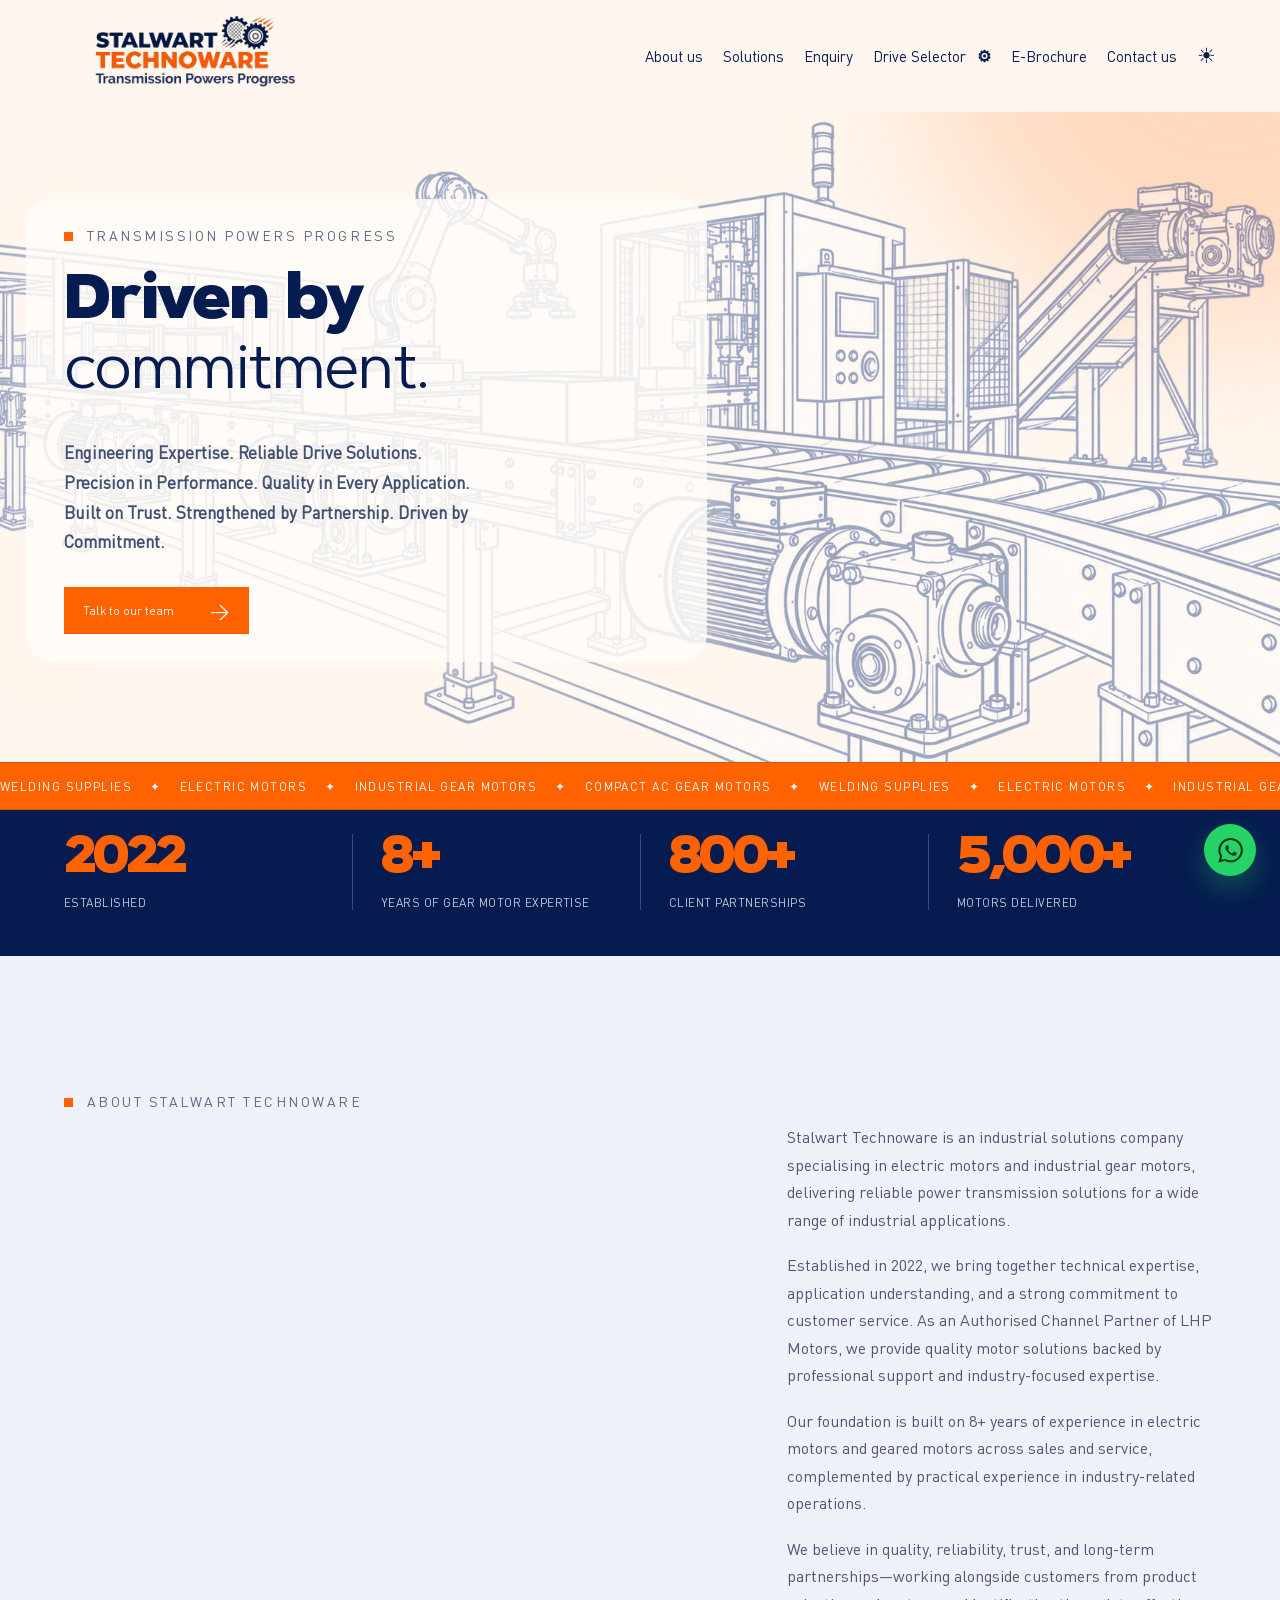
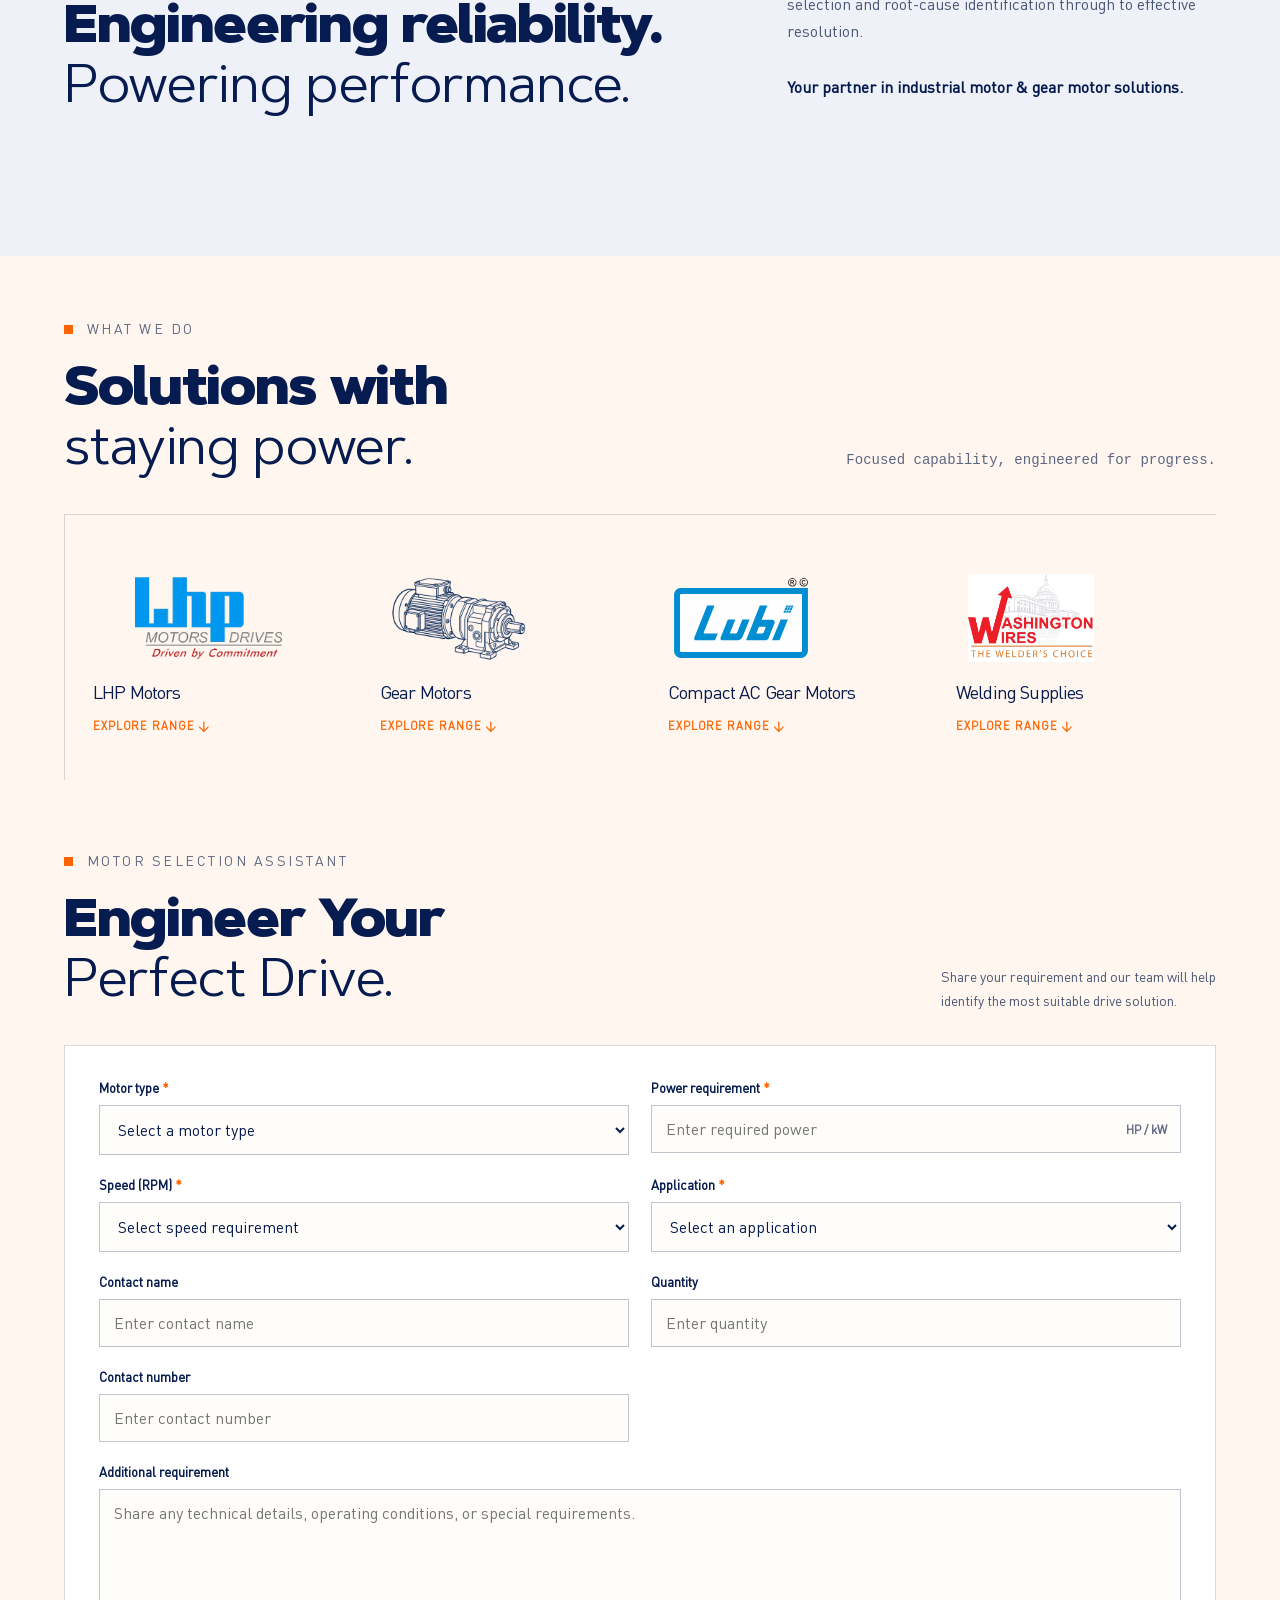
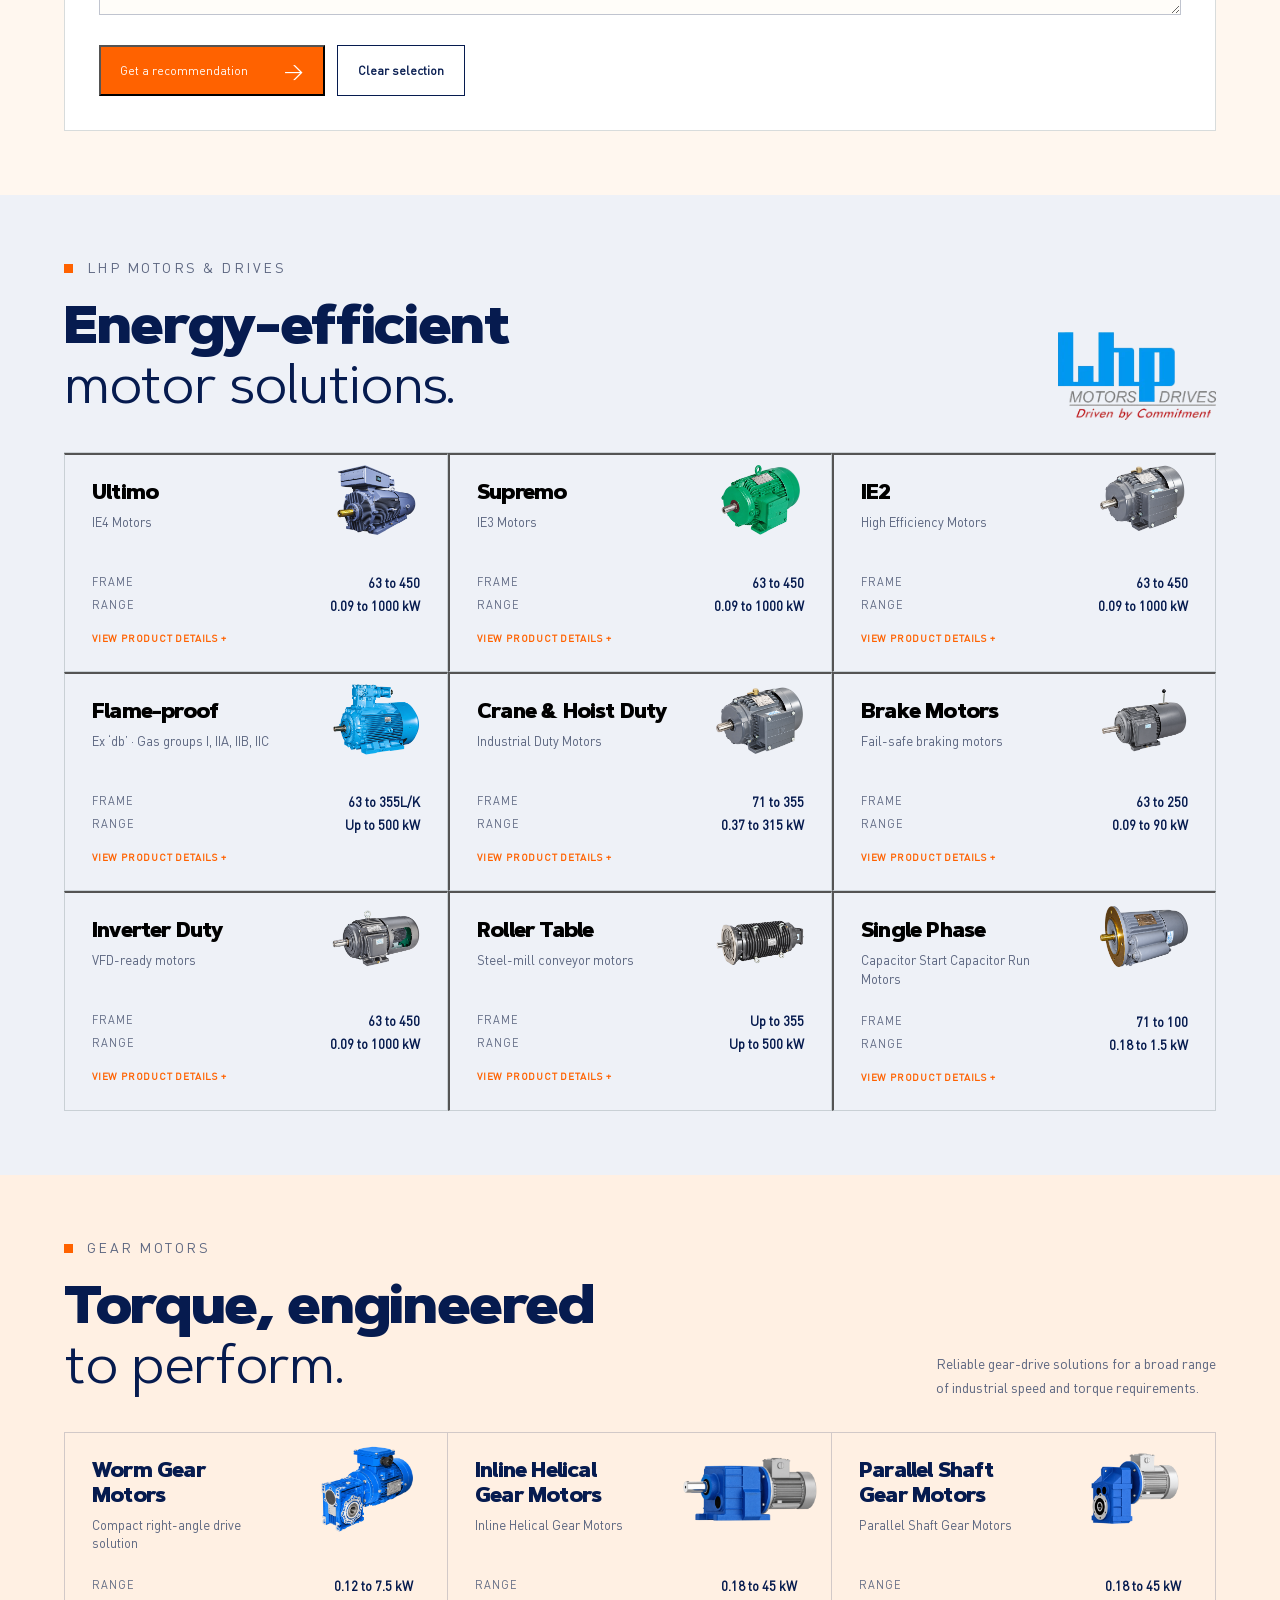
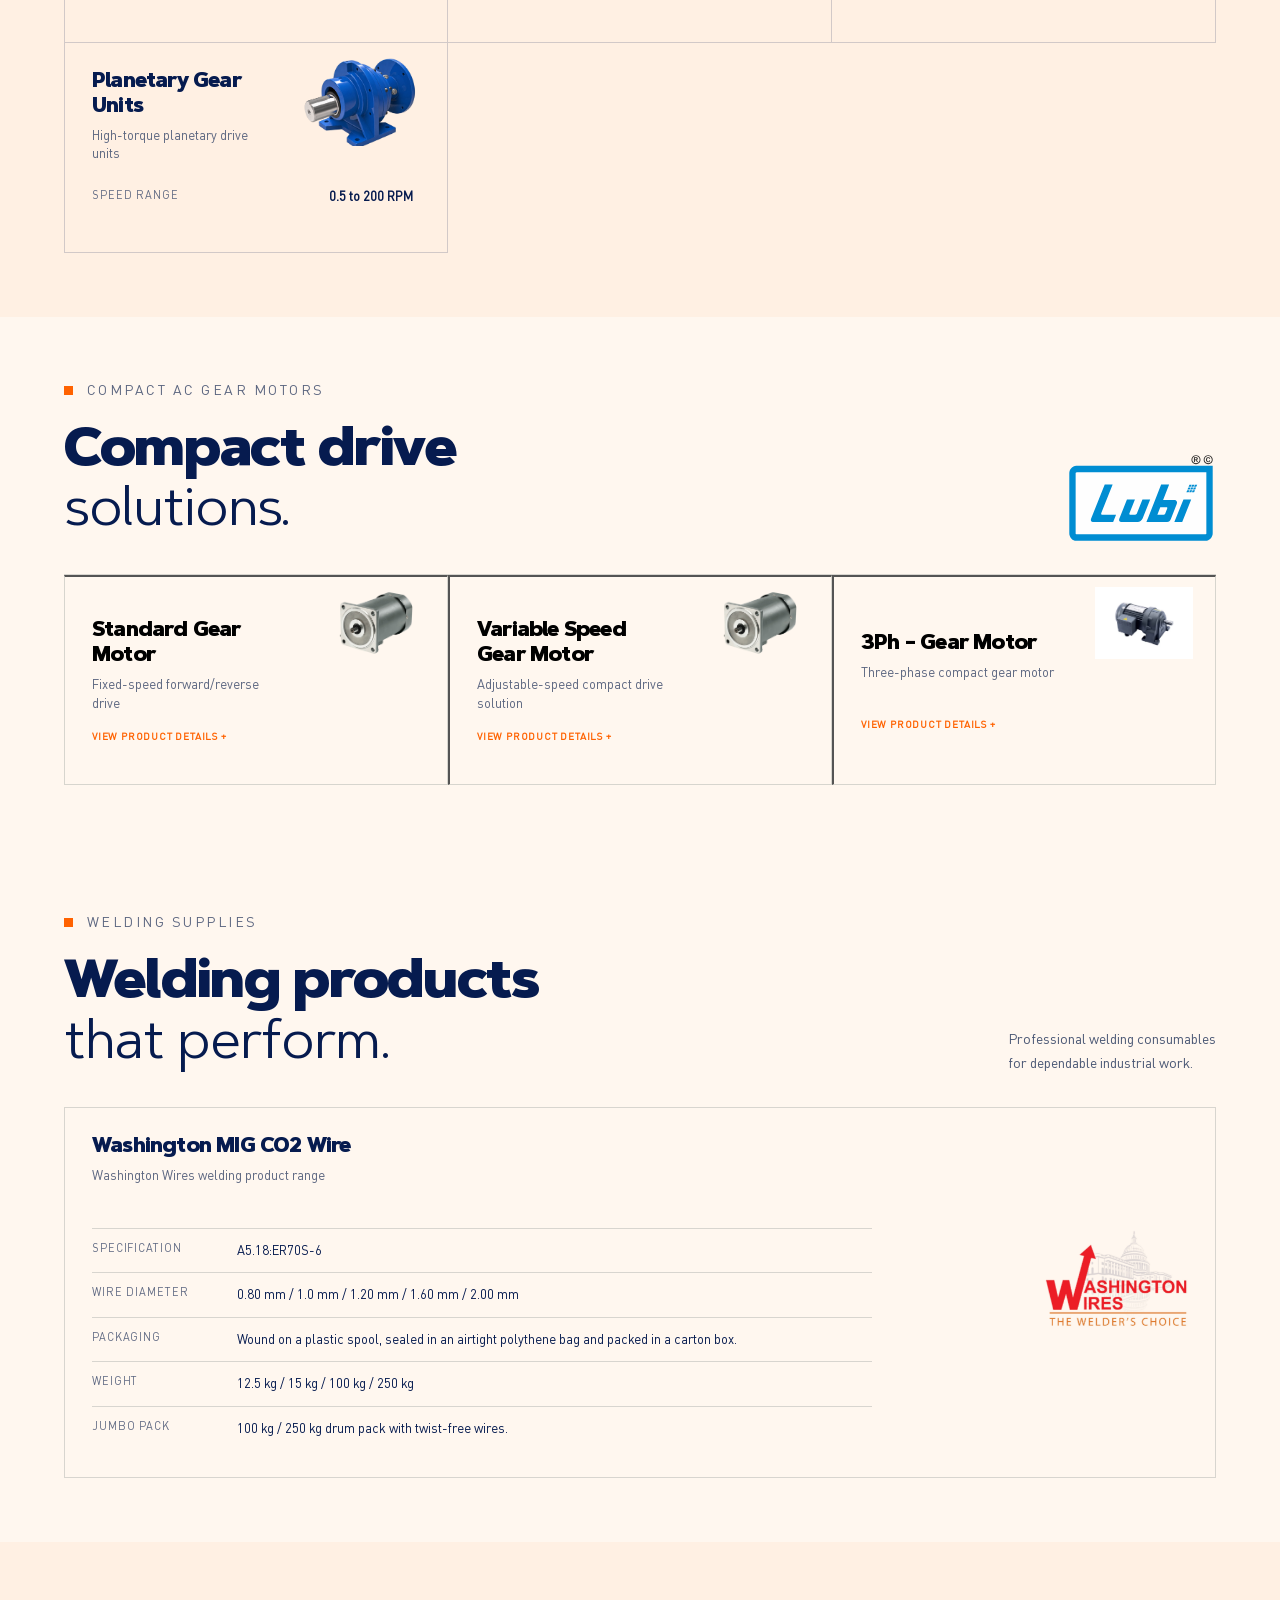
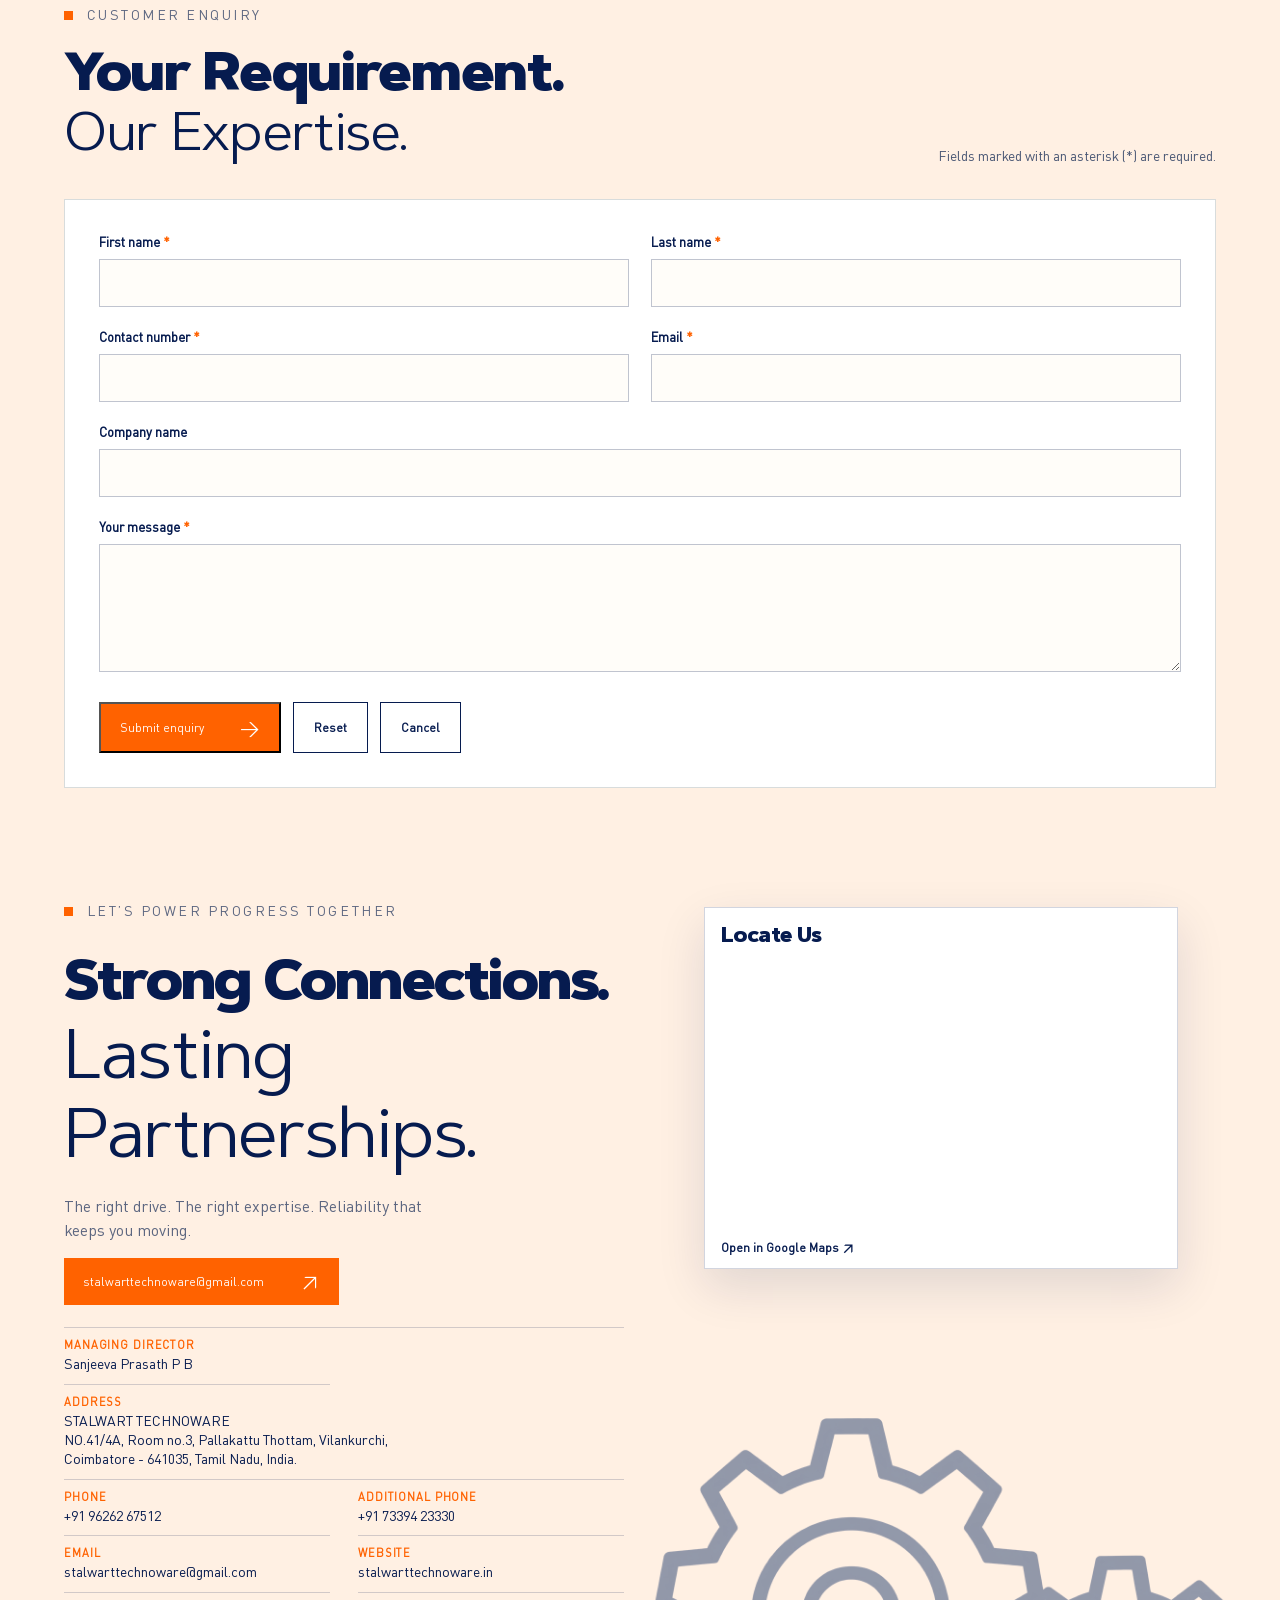
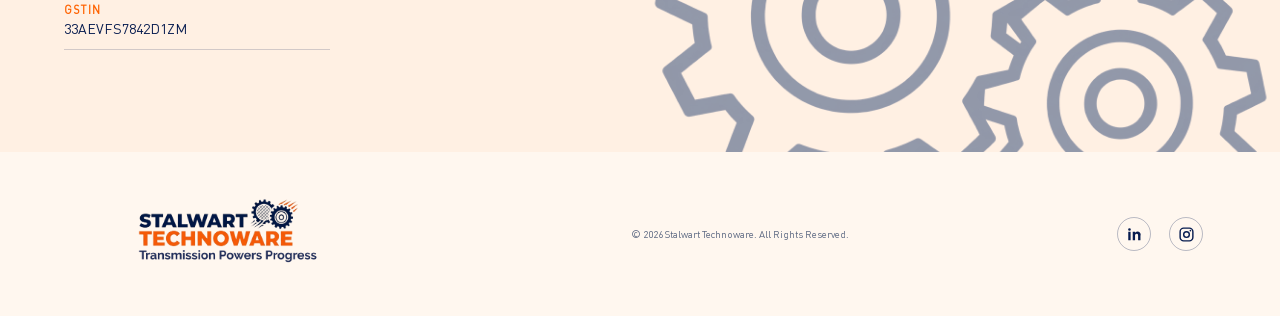
==== commit 5cbc9749: "Fix mobile layout and refine navigation" ====
--- a/index.html
+++ b/index.html
@@ -26,8 +26,8 @@
       <nav>
         <a href="#about">About us</a><a href="#solutions">Solutions</a><a href="#enquiry-form">Enquiry</a>
         <a class="motor-assistant-btn" href="#motor-finder">Drive Selector <b aria-hidden="true">⚙</b></a>
-        <a class="brochure-btn" href="https://github.com/stalwarttechnoware/stalwart-technoware/releases/download/brochure/stalwart-technoware-catalogue.pdf" download="stalwart-technoware-catalogue.pdf">E-Brochure <b>↓</b></a>
-        <a class="contact-btn" href="#contact">Contact us <b>→</b></a>
+        <a class="brochure-btn" href="https://github.com/stalwarttechnoware/stalwart-technoware/releases/download/brochure/stalwart-technoware-catalogue.pdf" download="stalwart-technoware-catalogue.pdf">E-Brochure</a>
+        <a class="contact-btn" href="#contact">Contact us</a>
         <button class="theme-toggle" type="button" aria-label="Switch to dark theme" aria-pressed="false"><span class="theme-sun">☀</span><span class="theme-moon">☾</span></button>
       </nav>
     </header>
--- a/theme.css
+++ b/theme.css
@@ -11,7 +11,7 @@
 .nav{height:144px}.brand.logo{gap:0}.brand.logo img{display:block;width:clamp(300px,25vw,400px);height:110px;object-fit:cover;object-position:center 52%}footer .brand.logo img{width:285px;height:100px}
 .nav nav>a,.text-link{color:var(--navy)}
 .nav nav>a{font-size:15px}.nav-cta{padding:15px 20px}.nav-cta b{font-size:18px}
-.nav-cta+.contact-btn{margin-left:-20px}.motor-assistant-btn{border:1px solid var(--navy);padding:15px 18px}.motor-assistant-btn b{display:inline-block;margin-left:7px;font-size:16px;line-height:1}.contact-btn{background:var(--orange);border:1px solid var(--orange);color:#fff!important;padding:15px 20px}.contact-btn b{font-size:18px;margin-left:6px}
+.nav-cta+.contact-btn{margin-left:0}.motor-assistant-btn{border:0;padding:0}.motor-assistant-btn b{display:inline-block;margin-left:7px;font-size:16px;line-height:1}.contact-btn{background:transparent;border:0;color:var(--navy)!important;padding:0}.contact-btn b{font-size:18px;margin-left:6px}
 .nav-cta{border-color:var(--navy)}
 .brand-mark{background:var(--navy);color:var(--orange)}
 .eyebrow{color:#5c6680;font-size:13px;letter-spacing:.18em}.eyebrow i{background:var(--orange)}
--- a/products.css
+++ b/products.css
@@ -16,6 +16,7 @@
 .lhp-product-card{position:relative;appearance:none;width:100%;background:transparent;text-align:left;font:inherit;cursor:pointer}.lhp-product-card b{display:block;margin-top:18px;color:var(--orange);font-size:10px;letter-spacing:.08em;text-transform:uppercase}.lhp-product-card[aria-expanded="true"]{background:#e5eaf4}.lhp-product-detail{margin-top:28px;padding:34px;border:1px solid var(--line);background:#fff}.lhp-product-detail header{margin-bottom:28px}.lhp-product-detail h3{margin:0;color:var(--navy);font-family:"Artegra Sans",Arial,sans-serif;font-size:clamp(30px,3vw,45px);line-height:1.08;letter-spacing:-.04em}.lhp-detail-content{display:grid;grid-template-columns:.9fr 1.15fr 1fr;border-top:1px solid var(--line)}.lhp-detail-content section{padding:24px;border-right:1px solid var(--line)}.lhp-detail-content section:last-child{border-right:0}.lhp-detail-content h4{margin:0 0 13px;color:var(--orange);font-size:11px;letter-spacing:.1em;text-transform:uppercase}.lhp-detail-content p{margin:0;color:#4b5875;font-size:13px;line-height:1.7}.specification-list{margin:0}.specification-list>div{display:grid;grid-template-columns:105px 1fr;gap:12px;padding:8px 0;border-top:1px solid rgba(6,27,79,.12)}.specification-list>div:first-child{border-top:0}.specification-list dt{color:#5c6680;font-size:10px;letter-spacing:.06em;text-transform:uppercase}.specification-list dd{margin:0;color:var(--navy);font-size:12px;line-height:1.45}.lhp-applications ul{columns:2;gap:20px;margin:0;padding-left:18px;color:#4b5875}.lhp-applications li{break-inside:avoid;margin:0 0 8px;font-size:12px;line-height:1.35}@media(max-width:900px){.lhp-detail-content{grid-template-columns:1fr}.lhp-detail-content section,.lhp-detail-content section:last-child{border-right:0;border-bottom:1px solid var(--line)}.lhp-detail-content section:last-child{border-bottom:0}}@media(max-width:520px){.lhp-product-detail{padding:22px}.specification-list>div{grid-template-columns:1fr;gap:3px}.lhp-applications ul{columns:1}}
 .lhp-product-card,.lhp-image-card{position:relative;padding-right:27px}.lhp-product-card h3,.lhp-product-card>span,.lhp-image-card h3,.lhp-image-card>span{max-width:calc(100% - 132px)}.lhp-product-image{position:absolute;top:10px;right:12px;width:118px;height:72px;display:flex;align-items:center;justify-content:center;pointer-events:none;background:transparent}.lhp-product-image img,.product-logo img{width:100%;height:100%;object-fit:contain;object-position:center;background:transparent;box-shadow:none;filter:none;mix-blend-mode:normal}
 .gear-range{background:var(--navy);color:#fff}.gear-range .eyebrow{color:#c4ccdd}.gear-range .section-heading h2{color:#fff}.gear-range .range-intro{color:#c4ccdd}.gear-range .range-card{border-color:rgba(255,255,255,.25)}.gear-range .range-card h3,.gear-range .range-card dd{color:#fff}.gear-range .range-card>span,.gear-range .range-card dt{color:#c4ccdd}
+@media(max-width:760px){.product-logo img{object-position:left center}}
 .gear-range .lhp-image-card{padding-right:34px}.gear-range .lhp-image-card h3,.gear-range .lhp-image-card>span{max-width:calc(100% - 154px)}.gear-range .lhp-product-image{top:7px;right:10px;width:142px;height:96px}
 .drive-diagram{display:grid;grid-template-columns:.75fr 1.25fr;align-items:center;gap:28px;margin:0 0 44px;padding:30px;border:1px solid rgba(255,255,255,.25);background:rgba(255,255,255,.04)}.diagram-copy span{color:var(--orange);font-size:11px;font-weight:700;letter-spacing:.12em}.diagram-copy h3{margin:12px 0;color:#fff;font-family:"Artegra Sans",Arial,sans-serif;font-size:28px;line-height:1.16;letter-spacing:-.04em}.diagram-copy small{color:#c4ccdd;font-size:11px}.drive-diagram svg{width:100%;height:auto;color:#fff}.motor-unit rect,.motor-unit path,.motor-unit circle,.shaft path,.gearbox rect,.gearbox path,.gear circle,.gear path,.output path,.output rect{fill:none;stroke:currentColor;stroke-width:5;stroke-linejoin:round}.gear{transform-box:fill-box;transform-origin:center;animation:gear-spin 7s linear infinite}.gear-two{animation-direction:reverse;animation-duration:5.4s}.flow-arrows{color:var(--orange);stroke:currentColor;stroke-width:3;stroke-dasharray:10 10;animation:flow-move 1.1s linear infinite}.diagram-labels{fill:#c4ccdd;font:700 10px "DIN Pro",Arial,sans-serif;letter-spacing:1.2px}@keyframes gear-spin{to{transform:rotate(360deg)}}@keyframes flow-move{to{stroke-dashoffset:-20}}@media(max-width:760px){.drive-diagram{grid-template-columns:1fr;padding:22px;margin-bottom:30px}.diagram-copy h3{font-size:24px}}@media(prefers-reduced-motion:reduce){.gear,.flow-arrows{animation:none}}
 .gear-motor-diagram{display:none}
--- a/theme-toggle.css
+++ b/theme-toggle.css
@@ -1,12 +1,27 @@
-.theme-toggle{display:grid;place-items:center;width:44px;height:44px;border:1px solid var(--navy);background:transparent;color:var(--navy);font-size:21px;cursor:pointer}.theme-toggle .theme-moon{display:none}
+.theme-toggle{display:grid;place-items:center;width:auto;height:auto;padding:0;border:0;background:transparent;color:var(--navy);font-size:21px;cursor:pointer}.theme-toggle .theme-moon{display:none}
 @media(hover:hover){.button,.nav-cta,.contact-btn,.theme-toggle,.nav nav>a,.product-card-link{transition:transform .2s ease,box-shadow .2s ease,background-color .2s ease,color .2s ease}.button:hover,.contact-btn:hover{transform:translateY(-2px);box-shadow:0 0 0 4px rgba(255,98,0,.15),0 12px 28px rgba(255,98,0,.34)}.nav-cta:hover,.theme-toggle:hover{transform:translateY(-2px);box-shadow:0 0 0 4px rgba(255,98,0,.12),0 10px 24px rgba(255,98,0,.25)}.nav nav>a:not(.nav-cta):not(.contact-btn):hover{color:var(--orange);text-shadow:0 0 16px rgba(255,98,0,.55)}.product-card-link:hover{transform:translateY(-3px);box-shadow:0 14px 28px rgba(255,98,0,.2)}}
 html[data-theme="dark"]{color-scheme:dark;--paper:#071525;--line:rgba(234,241,255,.2)}
 html[data-theme="dark"] body{background:#071525;color:#eef3ff}
 html[data-theme="dark"] .page-glow{background:#263c78;opacity:.46}
 html[data-theme="dark"] .nav nav>a,html[data-theme="dark"] .text-link{color:#eef3ff}
+html[data-theme="dark"] .nav .contact-btn{color:#fff!important}
 html[data-theme="dark"] .brand.logo img{filter:brightness(0) invert(1)}
 html[data-theme="dark"] .product-logo.gm-logo img{filter:brightness(0) invert(1)}
 html[data-theme="dark"] .nav-cta,html[data-theme="dark"] .theme-toggle{border-color:#eef3ff;color:#eef3ff}
+html[data-theme="dark"] .nav .menu-toggle span{background:#fff!important}
+.nav nav{gap:20px}
+.nav{position:sticky;top:0;z-index:50;background:var(--paper)}
+.nav{height:112px}.brand.logo img{height:88px}
+/* Desktop sections remain full-bleed, with compact side gutters so the
+   working content makes use of the available screen width. */
+@media(min-width:761px){
+  .nav,.hero,.section,.impact,.contact,footer{width:100%;max-width:none;margin-inline:0}
+  .nav{padding-left:clamp(18px,2vw,34px);padding-right:clamp(32px,5vw,88px)}
+  .hero,.section,.impact,.contact{padding-inline:clamp(32px,5vw,88px)}
+}
+@media(max-width:760px){.nav{height:96px}.brand.logo img{height:64px}.nav nav{top:96px}}
+.ticker{height:48px}
+.ticker .ticker-track>span{padding-inline:0!important}
 html[data-theme="dark"] .theme-toggle .theme-sun{display:none}html[data-theme="dark"] .theme-toggle .theme-moon{display:block}
 html[data-theme="dark"] .hero h1,html[data-theme="dark"] .intro h2,html[data-theme="dark"] .section h2{color:#f4f7ff}
 html[data-theme="dark"] .lead,html[data-theme="dark"] .eyebrow,html[data-theme="dark"] .section-heading>p{color:#b8c6e3}
@@ -29,4 +44,4 @@
 html[data-theme="dark"] .contact-details,html[data-theme="dark"] .contact-details>div{border-color:rgba(234,241,255,.2)}
 html[data-theme="dark"] .contact-details dd,html[data-theme="dark"] .contact-details dd a{color:#f4f7ff}
 html[data-theme="dark"] footer p,html[data-theme="dark"] footer a{color:#b8c6e3}
-@media(max-width:760px){.theme-toggle{width:42px;height:42px}.nav nav .theme-toggle{margin-top:6px}}
+@media(max-width:760px){.theme-toggle{width:auto;height:auto}.nav nav .theme-toggle{margin-top:6px}}
--- a/brochure.css
+++ b/brochure.css
@@ -1,4 +1,4 @@
-.brochure-btn{border:1px solid var(--navy);padding:15px 20px}.brochure-btn b{font-size:18px;margin-left:6px}
+.brochure-btn{border:0;padding:0}.brochure-btn b{font-size:18px;margin-left:6px}
 html[data-theme="dark"] .brochure-btn{border-color:#eef3ff}
 @media(hover:hover){.brochure-btn{transition:transform .2s ease,box-shadow .2s ease,color .2s ease}.brochure-btn:hover{color:var(--orange)!important;transform:translateY(-2px);box-shadow:0 0 0 4px rgba(255,98,0,.12),0 10px 24px rgba(255,98,0,.25)}}
 .whatsapp-chat{position:fixed;z-index:10;right:24px;bottom:24px;display:grid;place-items:center;width:52px;height:52px;background:#25d366;color:#07351c;border-radius:50%;text-decoration:none;box-shadow:0 12px 28px rgba(37,211,102,.3)}.whatsapp-chat span{display:none}.whatsapp-chat svg{width:25px;height:25px}.whatsapp-chat:hover{transform:translateY(-2px);box-shadow:0 0 0 5px rgba(37,211,102,.16),0 14px 30px rgba(37,211,102,.4)}@media(max-width:520px){.whatsapp-chat{right:16px;bottom:16px;width:50px;height:50px}}
@@ -7,4 +7,14 @@
 .back-to-top{opacity:0;visibility:hidden;pointer-events:none;transform:translateY(10px);transition:opacity .22s ease,visibility .22s ease,transform .22s ease,box-shadow .2s ease,color .2s ease}.back-to-top.is-visible{opacity:1;visibility:visible;pointer-events:auto;transform:none}.back-to-top.is-visible:hover{transform:translateY(-3px)}
 .whatsapp-chat,.back-to-top{z-index:999!important}@media(max-width:760px){.whatsapp-chat{right:16px;bottom:calc(16px + env(safe-area-inset-bottom))}.back-to-top{right:19px;bottom:calc(78px + env(safe-area-inset-bottom));display:grid!important}}
 body.intro-pending .whatsapp-chat,body.intro-pending .back-to-top{opacity:0!important;visibility:hidden!important;pointer-events:none!important}
-@media(max-width:760px){body:not(.intro-pending) .whatsapp-chat{position:fixed!important;z-index:2147483647!important;left:calc(100dvw - 66px)!important;right:auto!important;bottom:max(16px,env(safe-area-inset-bottom))!important;display:grid!important;opacity:1!important;visibility:visible!important;pointer-events:auto!important}body:not(.intro-pending) .back-to-top.is-visible{position:fixed!important;z-index:2147483647!important;left:calc(100dvw - 61px)!important;right:auto!important;bottom:max(78px,calc(62px + env(safe-area-inset-bottom)))!important;display:grid!important;opacity:1!important;visibility:visible!important;pointer-events:auto!important}}
+/* Keep the mobile canvas within the visible viewport and anchor floating controls
+   to its right edge. This avoids sideways scrolling on iOS. */
+@media(max-width:760px){
+  html,body{width:100%;max-width:100%;overflow-x:hidden!important;overscroll-behavior-x:none;touch-action:pan-y}
+  body{position:relative;min-width:0}
+  .page-glow{display:none}
+  main,footer{width:100%;max-width:100%;min-width:0;overflow-x:hidden}
+  header,.nav{width:100%;max-width:100%;min-width:0;overflow:visible}
+  body:not(.intro-pending) .whatsapp-chat{position:fixed!important;z-index:2147483647!important;left:auto!important;right:16px!important;bottom:16px!important;display:grid!important;opacity:1!important;visibility:visible!important;pointer-events:auto!important;transform:translateZ(0)}
+  body:not(.intro-pending) .back-to-top.is-visible{position:fixed!important;z-index:2147483647!important;left:auto!important;right:16px!important;bottom:78px!important;display:grid!important;opacity:1!important;visibility:visible!important;pointer-events:auto!important;transform:translateZ(0)}
+}
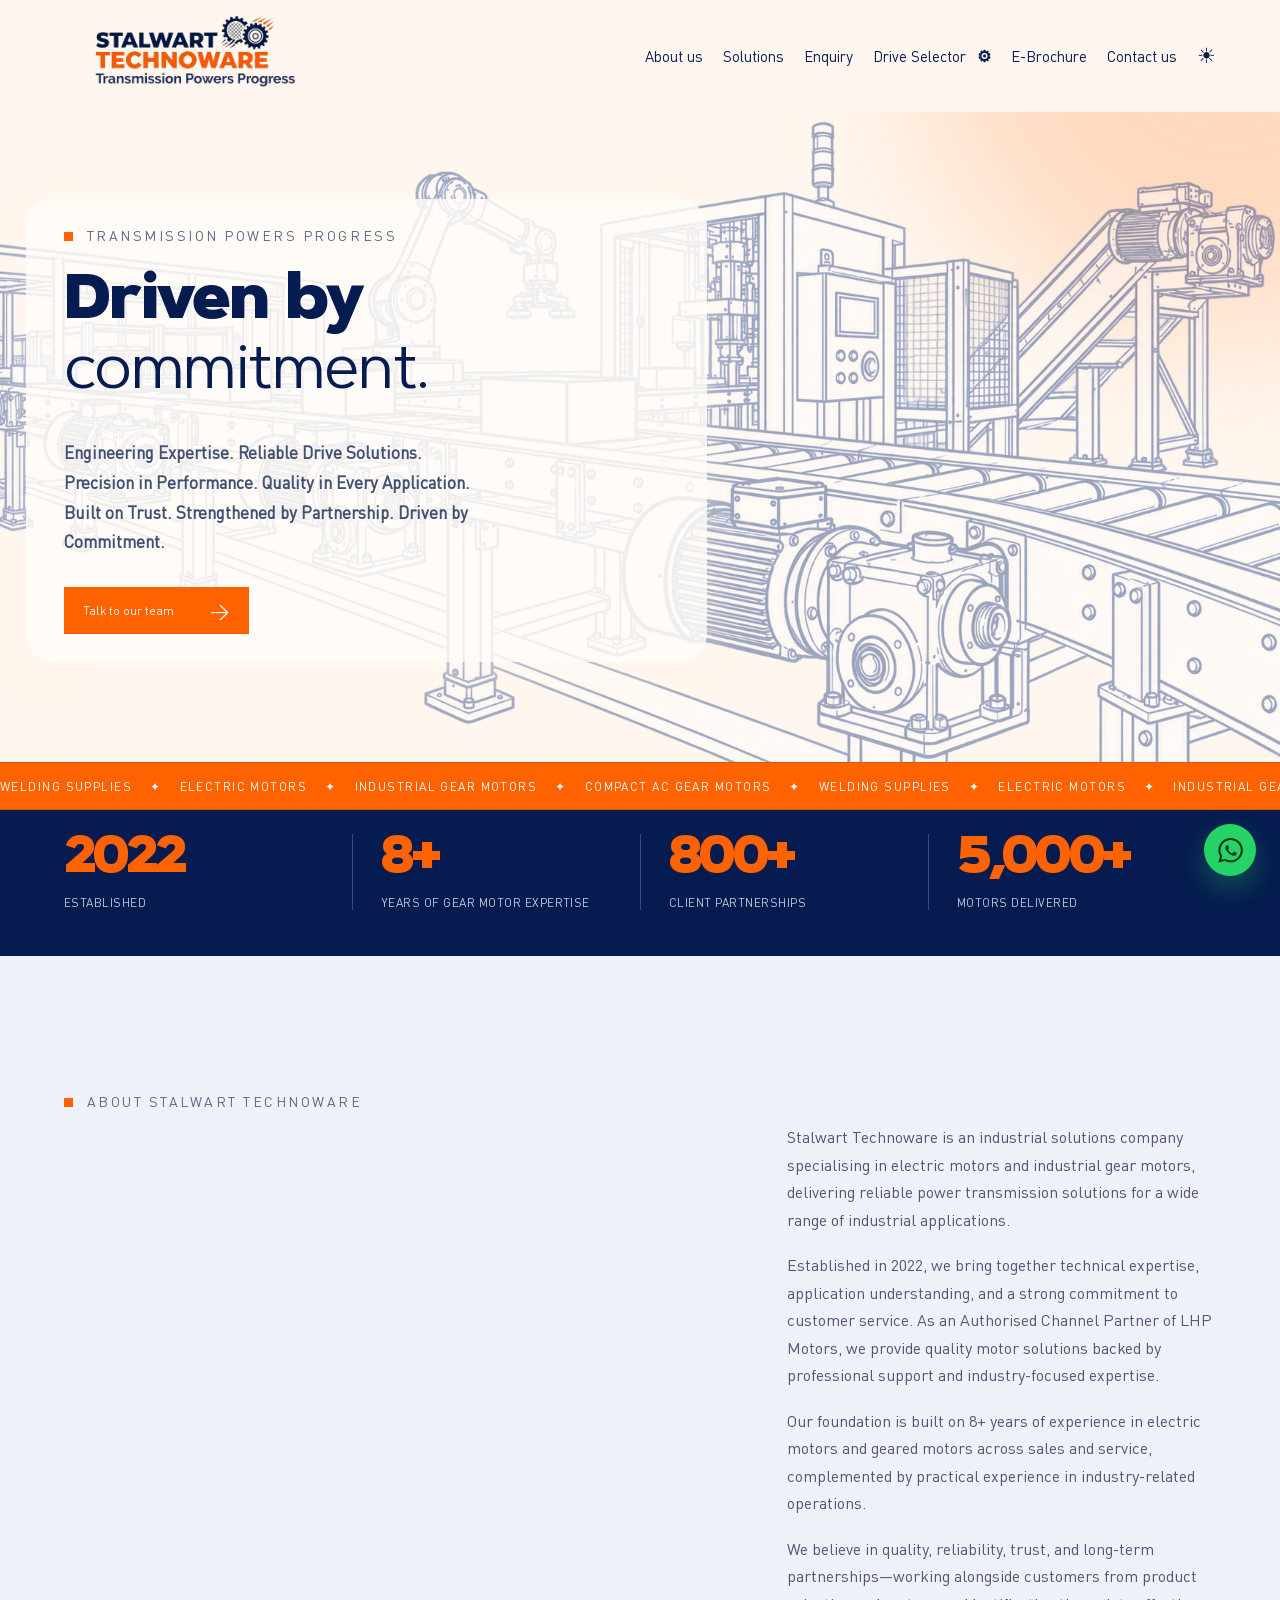
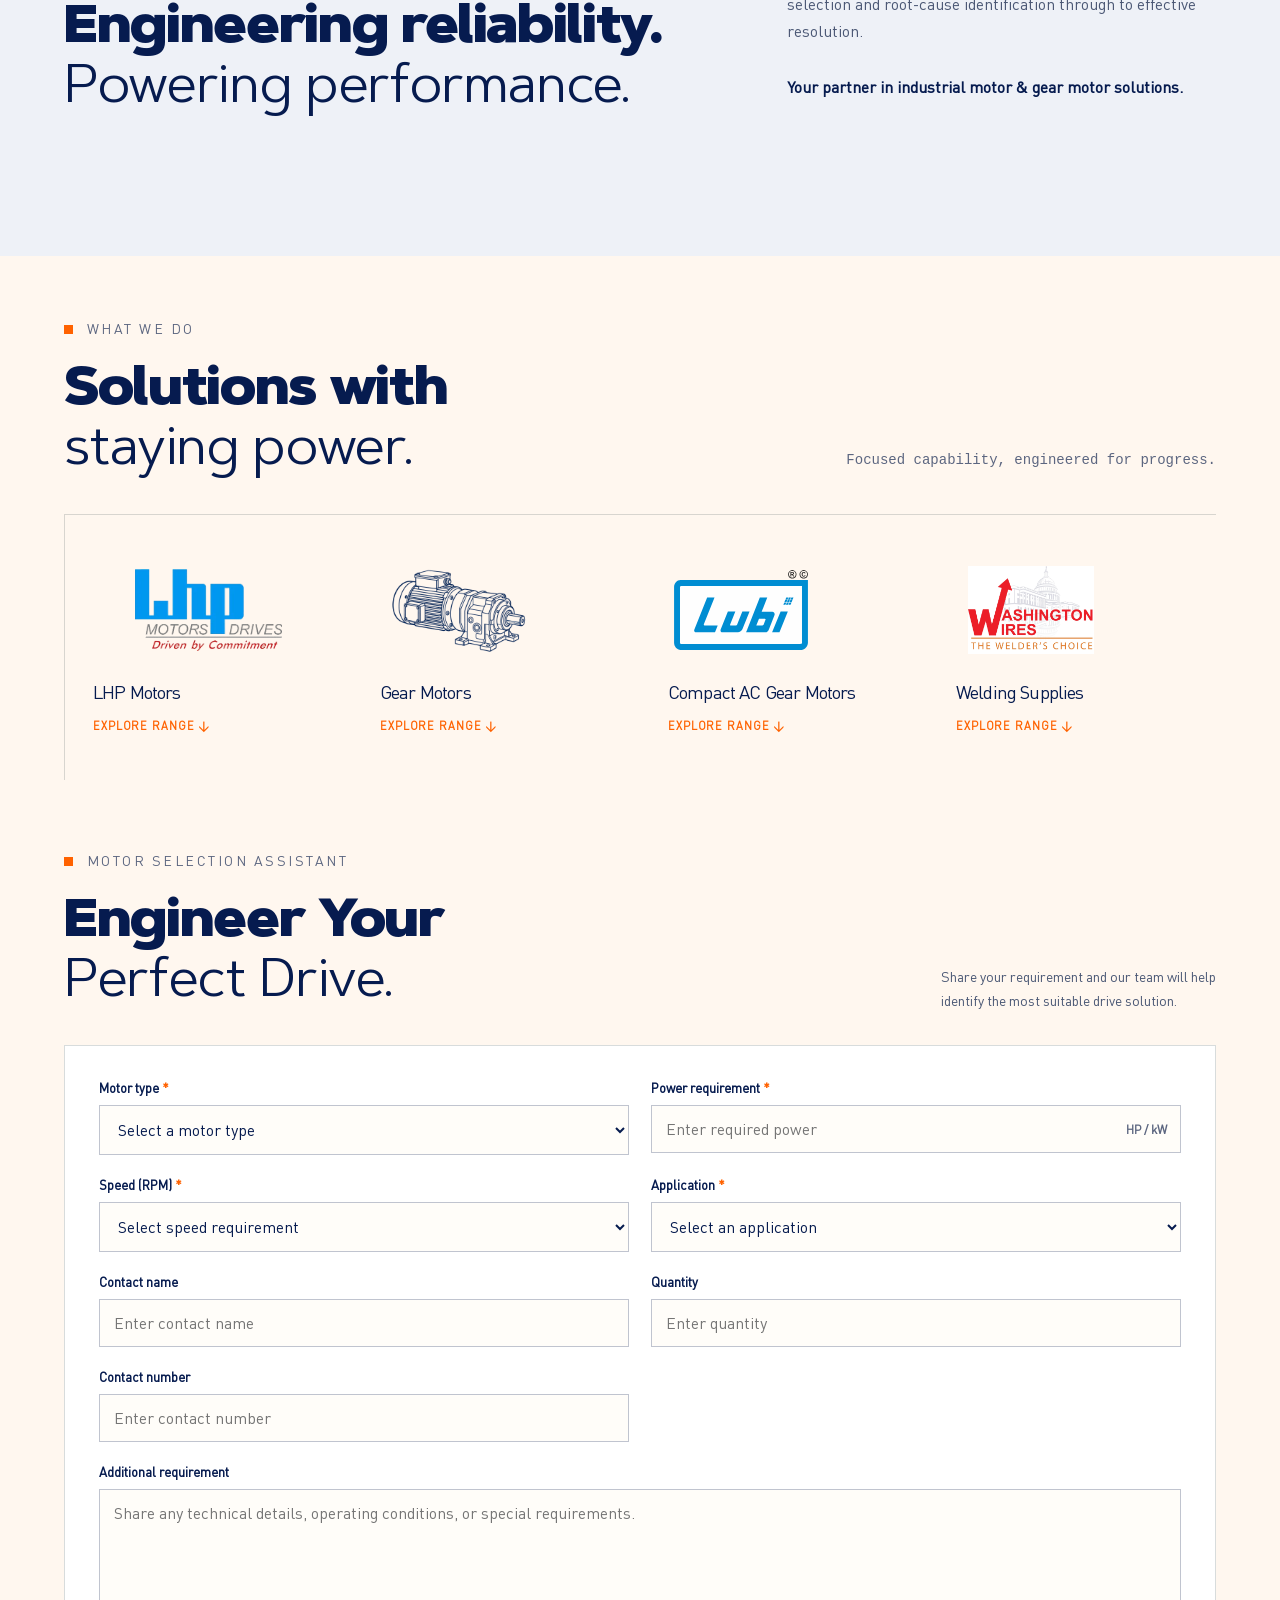
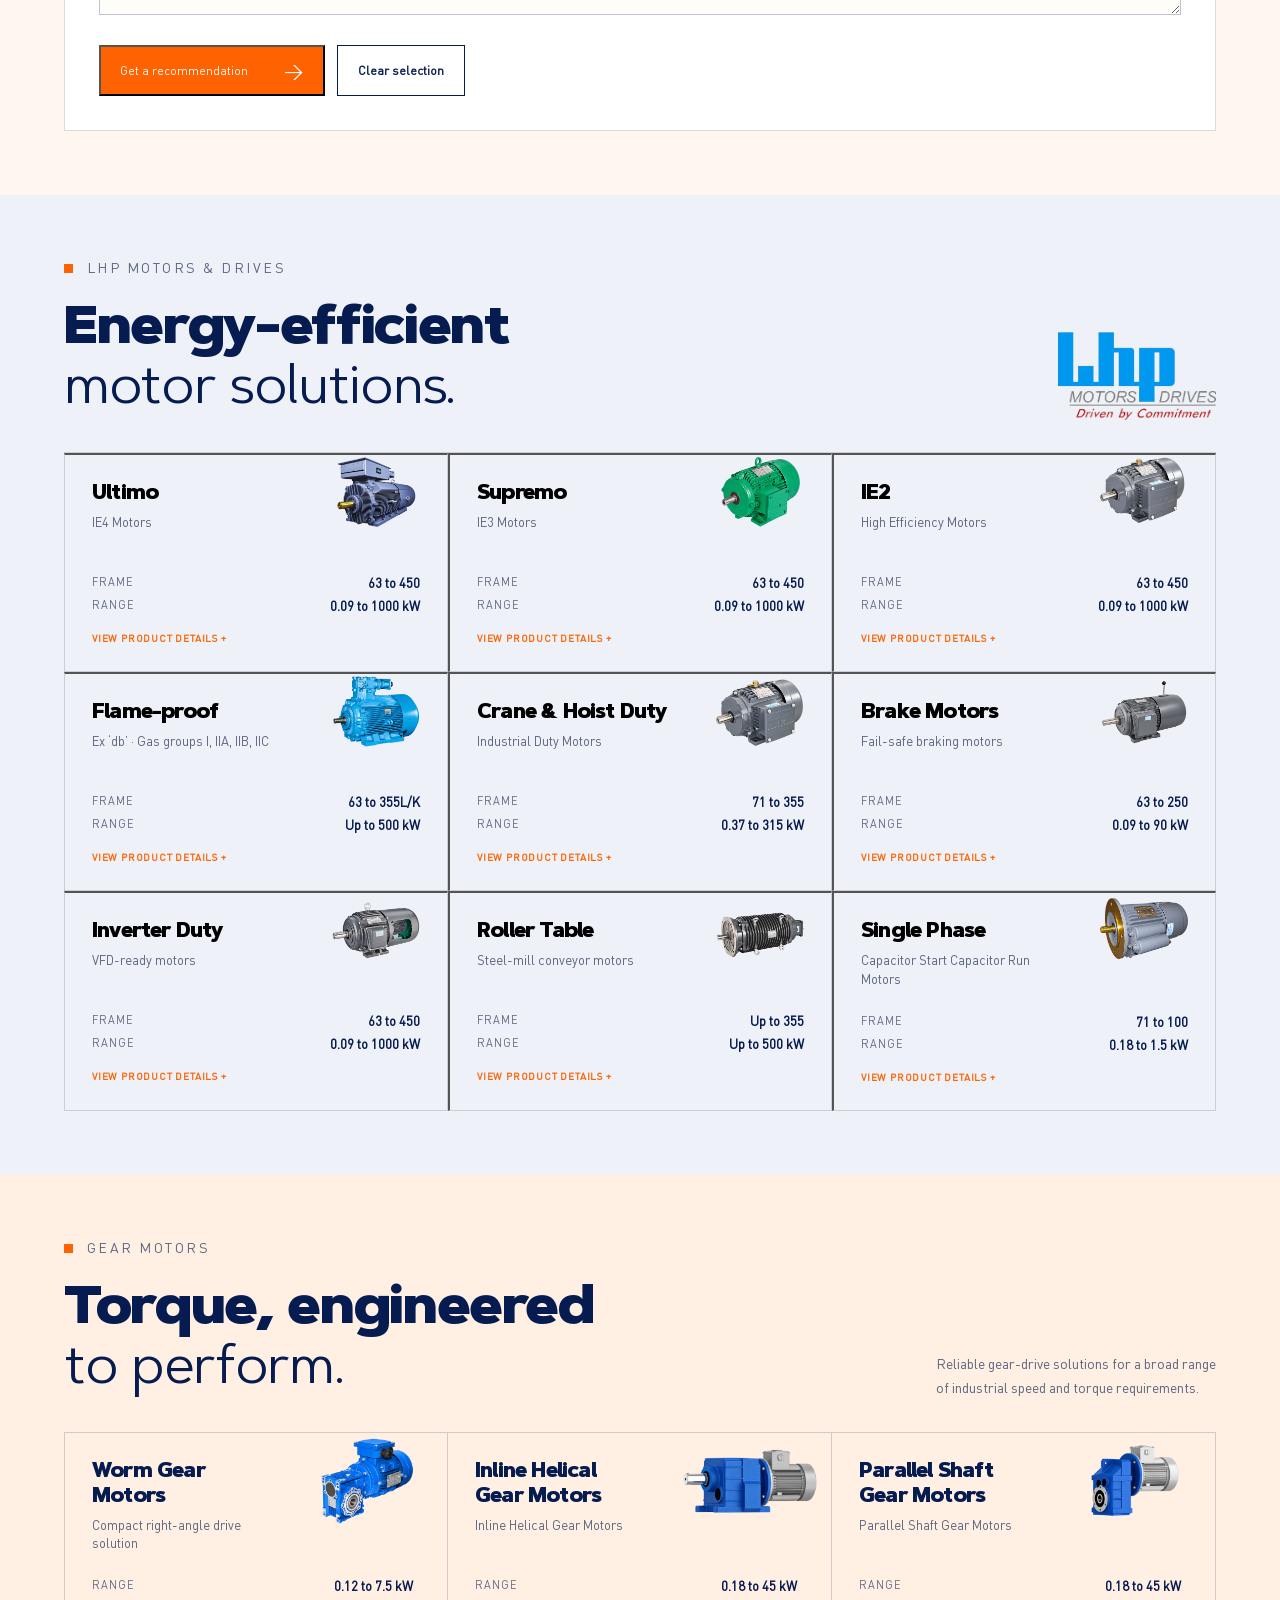
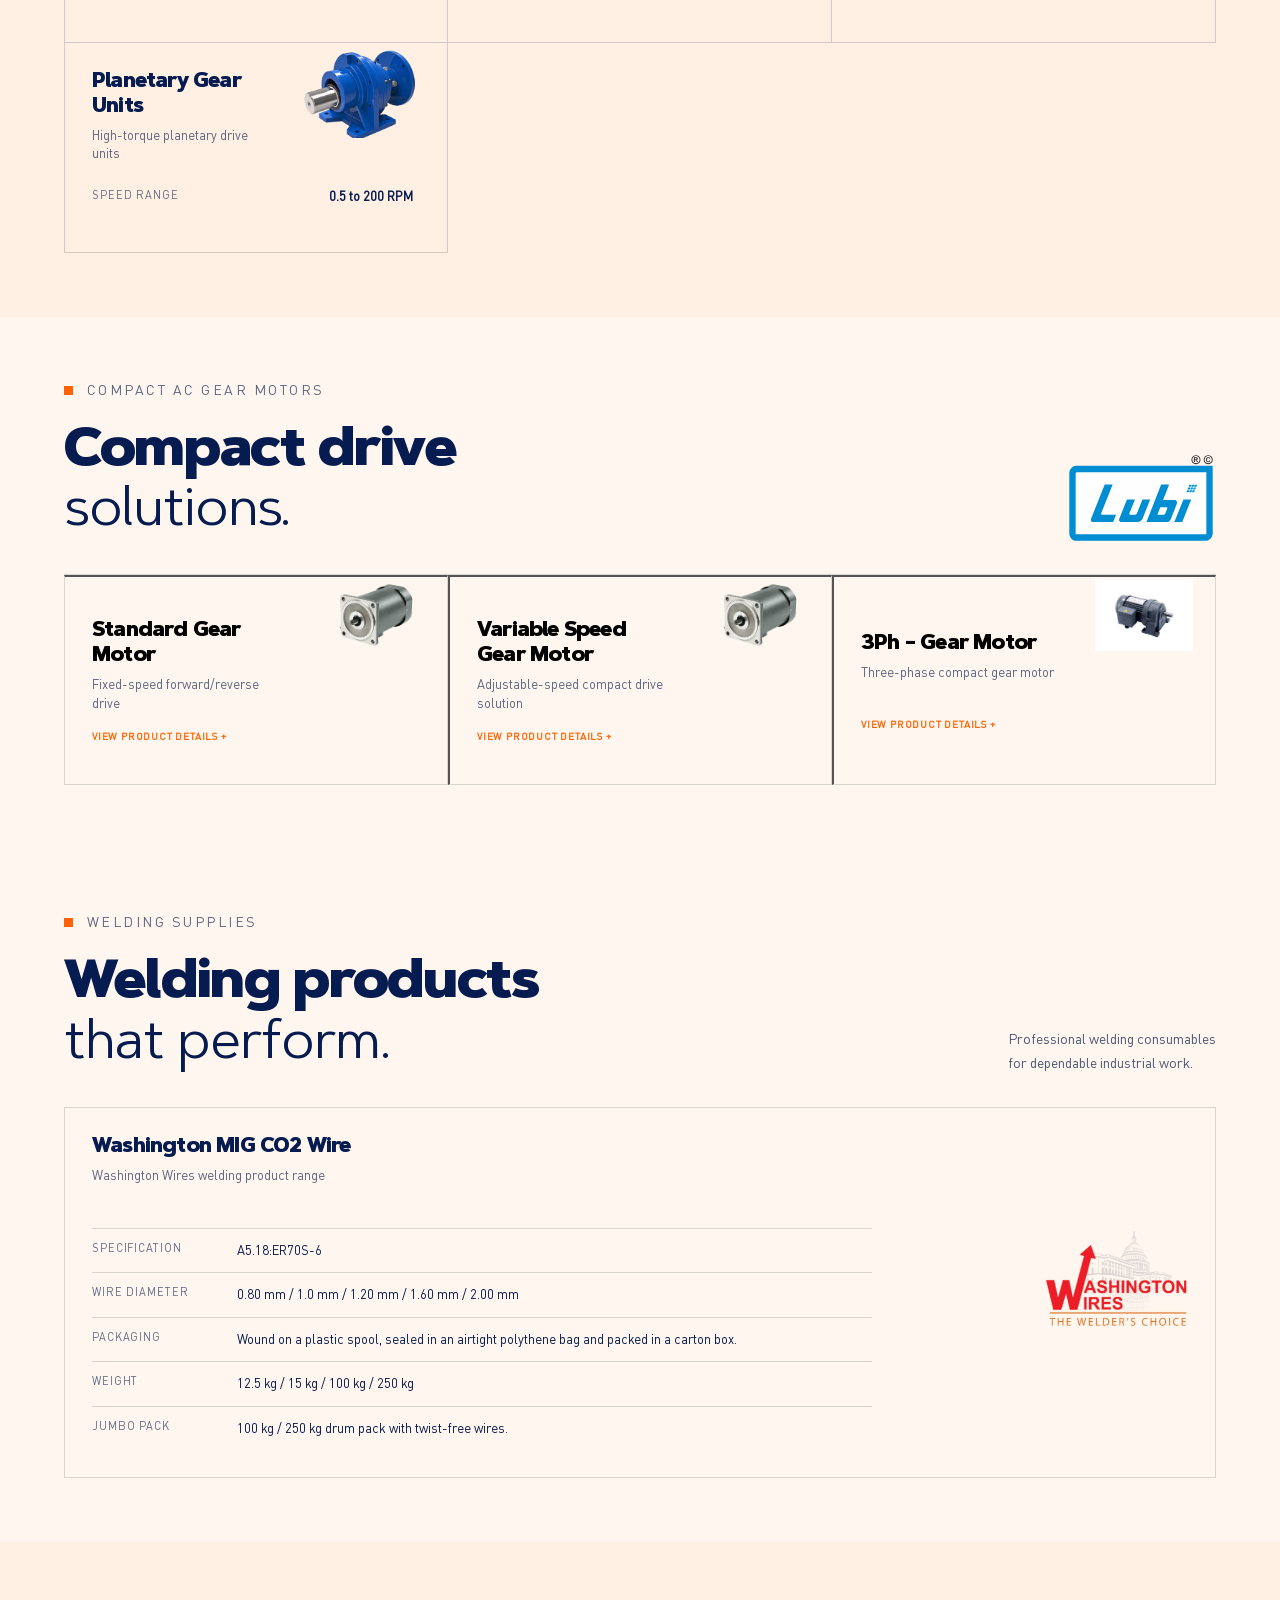
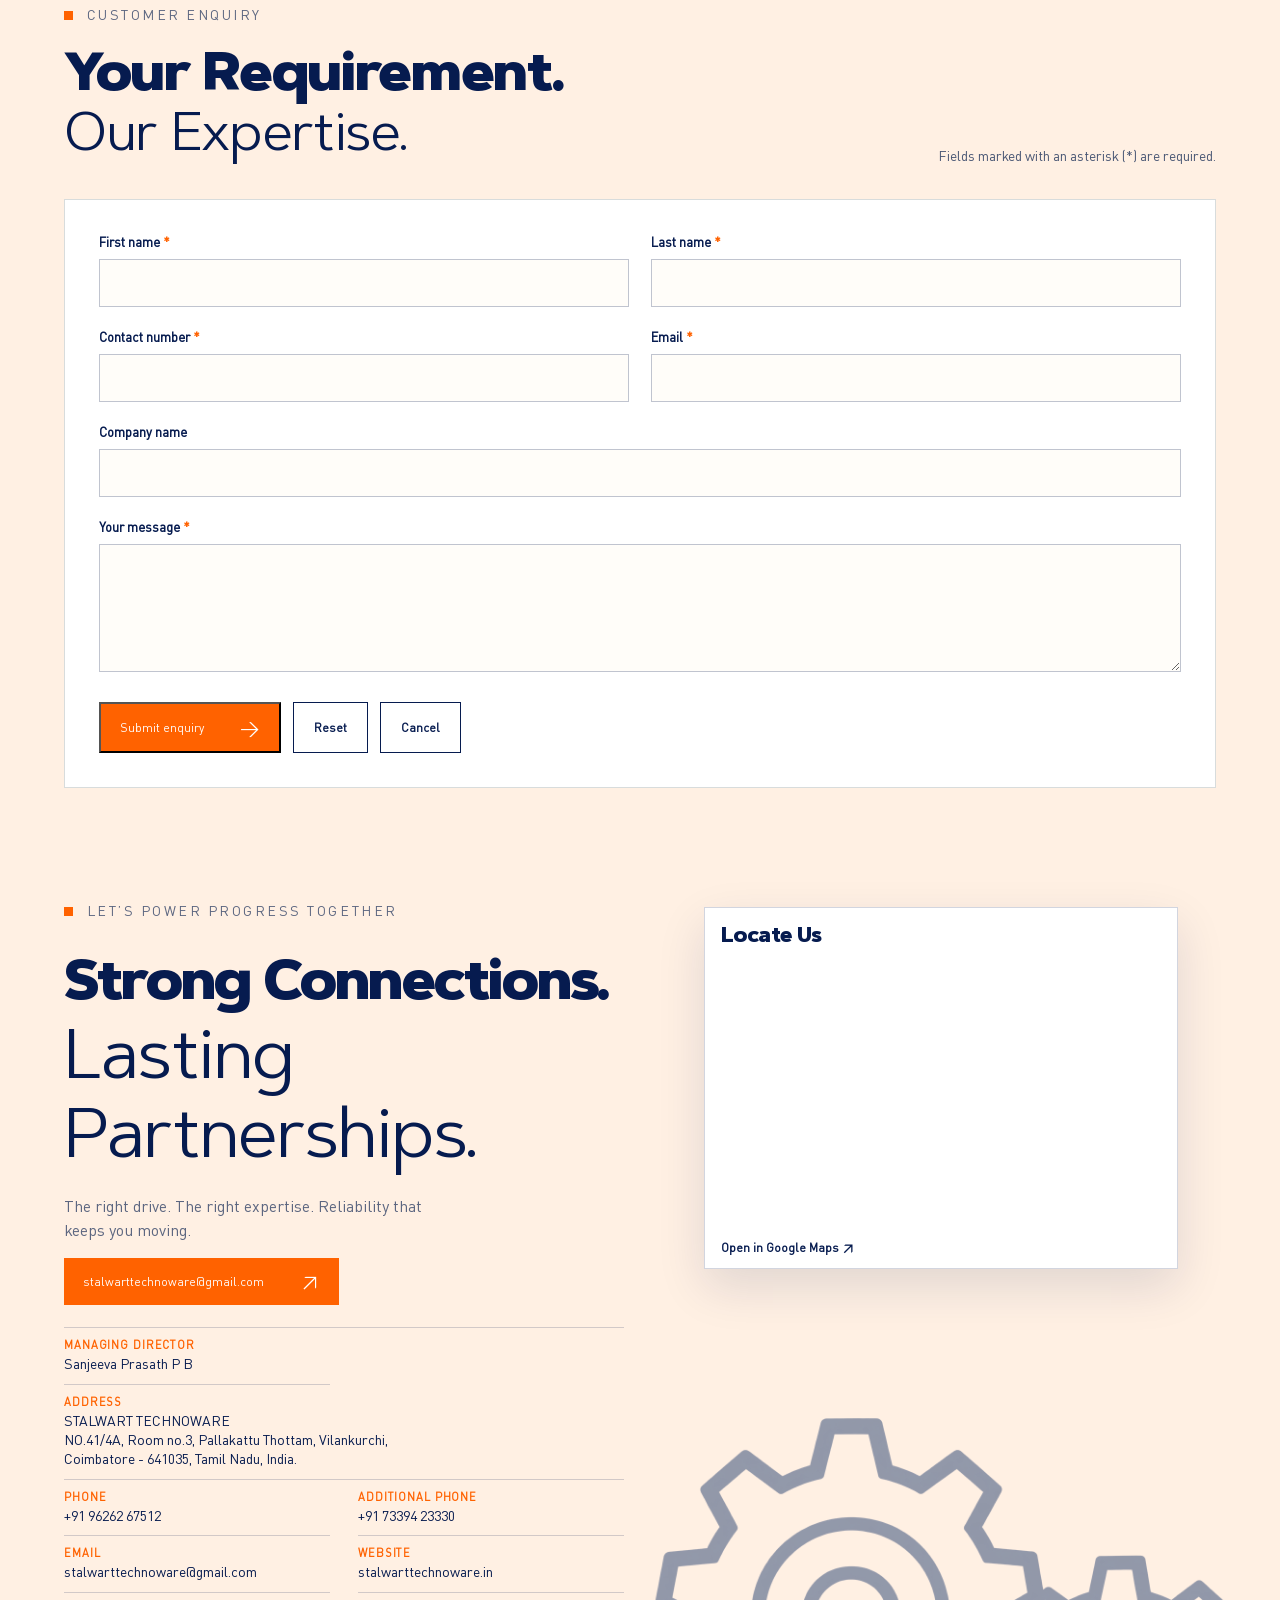
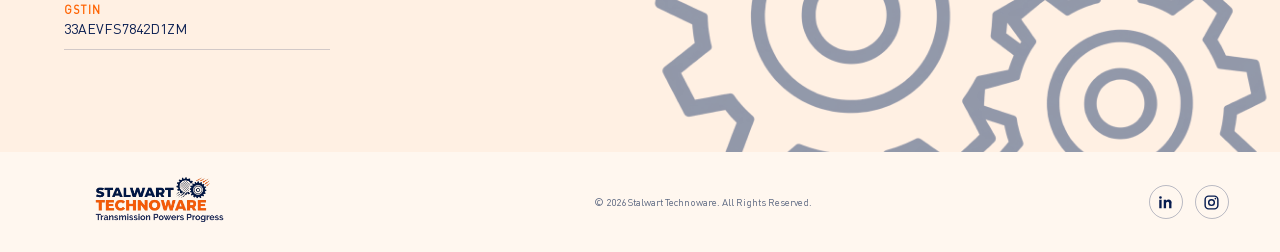
==== commit 9a12ec36: "Refine motion effects and footer layout" ====
--- a/index.html
+++ b/index.html
@@ -48,10 +48,10 @@
       <section class="ticker" aria-label="Capabilities"><div class="ticker-track"><span><i>WELDING SUPPLIES</i><b>✦</b><i>ELECTRIC MOTORS</i><b>✦</b><i>INDUSTRIAL GEAR MOTORS</i><b>✦</b><i>COMPACT AC GEAR MOTORS</i><b>✦</b></span><span aria-hidden="true"><i>WELDING SUPPLIES</i><b>✦</b><i>ELECTRIC MOTORS</i><b>✦</b><i>INDUSTRIAL GEAR MOTORS</i><b>✦</b><i>COMPACT AC GEAR MOTORS</i><b>✦</b></span></div></section>
 
       <section class="impact" aria-label="Stalwart Technoware at a glance">
-        <div><span class="impact-value">2022</span><span class="impact-label">Established</span></div>
-        <div><span class="impact-value">8+</span><span class="impact-label">Years of gear motor expertise</span></div>
-        <div><span class="impact-value">800+</span><span class="impact-label">Client partnerships</span></div>
-        <div><span class="impact-value">5,000+</span><span class="impact-label">Motors delivered</span></div>
+        <div><span class="impact-value" data-target="2022" data-suffix=""><span class="impact-number">2022</span></span><span class="impact-label">Established</span></div>
+        <div><span class="impact-value" data-target="8" data-suffix="+"><span class="impact-number">8+</span></span><span class="impact-label">Years of gear motor expertise</span></div>
+        <div><span class="impact-value" data-target="800" data-suffix="+"><span class="impact-number">800+</span></span><span class="impact-label">Client partnerships</span></div>
+        <div><span class="impact-value" data-target="5000" data-suffix="+"><span class="impact-number">5,000+</span></span><span class="impact-label">Motors delivered</span></div>
       </section>
 
       <section class="intro section" id="about">
@@ -175,6 +175,6 @@
     <footer><a class="brand logo" href="#top" aria-label="Stalwart Technoware home"><img src="assets/stalwart-technoware-logo.png" alt="Stalwart Technoware — Transmission Powers Progress" /></a><p>© 2026 Stalwart Technoware. All Rights Reserved.</p><div class="social-links"><a class="social-link" href="https://www.linkedin.com/company/stalwart-technoware/" target="_blank" rel="noreferrer" aria-label="Follow Stalwart Technoware on LinkedIn"><svg viewBox="0 0 24 24" aria-hidden="true"><path d="M6.5 8.1H3.2V20h3.3V8.1ZM4.9 3A1.9 1.9 0 1 0 4.9 6.8 1.9 1.9 0 0 0 4.9 3ZM20.8 13.2c0-3.6-1.9-5.3-4.5-5.3-2.1 0-3 1.1-3.5 1.9V8.1H9.5V20h3.3v-5.9c0-1.6.3-3.1 2.3-3.1 2 0 2 1.9 2 3.2V20h3.3v-6.8Z" fill="currentColor"/></svg></a><a class="social-link" href="https://www.instagram.com/stalwart_technoware?stkn=MTdjMWdxYzB2bW01bg%3D%3D&utm_source=qr" target="_blank" rel="noreferrer" aria-label="Follow Stalwart Technoware on Instagram"><svg viewBox="0 0 24 24" aria-hidden="true"><rect x="3" y="3" width="18" height="18" rx="5" fill="none" stroke="currentColor" stroke-width="2"/><circle cx="12" cy="12" r="4" fill="none" stroke="currentColor" stroke-width="2"/><circle cx="17.5" cy="6.5" r="1.2" fill="currentColor"/></svg></a></div></footer>
     <a class="back-to-top" href="#top" aria-label="Back to the hero section">↑</a>
     <a class="whatsapp-chat" href="https://wa.me/919626267512?text=Hello%20Stalwart%20Technoware%2C%20I%20would%20like%20to%20know%20more%20about%20your%20products%20and%20solutions." target="_blank" rel="noreferrer" aria-label="Chat with Stalwart Technoware on WhatsApp"><svg viewBox="0 0 32 32" aria-hidden="true"><path d="M27.2 4.7A15.4 15.4 0 0 0 16.1.1C7.5.1.5 7.1.5 15.7c0 2.7.7 5.4 2.1 7.7L.4 31.5l8.3-2.2a15.5 15.5 0 0 0 7.4 1.9h.1c8.6 0 15.6-7 15.6-15.6 0-4.2-1.7-8.1-4.6-11ZM16.1 28.6a13 13 0 0 1-6.6-1.8l-.5-.3-4.9 1.3 1.3-4.8-.3-.5a13 13 0 1 1 11 6.1Zm7.1-9.7c-.4-.2-2.2-1.1-2.6-1.2-.3-.1-.6-.2-.8.2-.2.3-.9 1.1-1.1 1.3-.2.2-.4.3-.8.1-2.1-1-3.5-1.8-4.9-4.1-.4-.7.4-.7 1.1-2 .1-.2.1-.5 0-.7-.1-.2-.8-2-.9-2.7-.1-.7-.6-.6-.8-.6h-.7c-.3 0-.7.1-1 .5-.3.3-1.3 1.2-1.3 3 0 1.8 1.3 3.5 1.5 3.7.2.2 2.5 3.9 6.1 5.4.8.4 1.5.6 2 .7.8.3 1.6.2 2.2.1.7-.1 2.2-.9 2.5-1.8.3-.9.3-1.7.2-1.8-.1-.2-.3-.3-.7-.5Z" fill="currentColor"/></svg><span>WhatsApp us</span></a>
-    <script src="script.js?v=20260919-motor-selection-form-thanks"></script>
+    <script src="script.js?v=20260922-premium-motion"></script>
   </body>
 </html>
--- a/theme-toggle.css
+++ b/theme-toggle.css
@@ -1,4 +1,6 @@
 .theme-toggle{display:grid;place-items:center;width:auto;height:auto;padding:0;border:0;background:transparent;color:var(--navy);font-size:21px;cursor:pointer}.theme-toggle .theme-moon{display:none}
+.lhp-product-image img,.product-logo img{transform:translateY(var(--product-parallax-y,0));transition:transform .24s ease-out}
+footer{padding:16px clamp(20px,4vw,64px);gap:14px}footer .brand.logo img{width:205px;height:68px}footer div{gap:12px}
 @media(hover:hover){.button,.nav-cta,.contact-btn,.theme-toggle,.nav nav>a,.product-card-link{transition:transform .2s ease,box-shadow .2s ease,background-color .2s ease,color .2s ease}.button:hover,.contact-btn:hover{transform:translateY(-2px);box-shadow:0 0 0 4px rgba(255,98,0,.15),0 12px 28px rgba(255,98,0,.34)}.nav-cta:hover,.theme-toggle:hover{transform:translateY(-2px);box-shadow:0 0 0 4px rgba(255,98,0,.12),0 10px 24px rgba(255,98,0,.25)}.nav nav>a:not(.nav-cta):not(.contact-btn):hover{color:var(--orange);text-shadow:0 0 16px rgba(255,98,0,.55)}.product-card-link:hover{transform:translateY(-3px);box-shadow:0 14px 28px rgba(255,98,0,.2)}}
 html[data-theme="dark"]{color-scheme:dark;--paper:#071525;--line:rgba(234,241,255,.2)}
 html[data-theme="dark"] body{background:#071525;color:#eef3ff}
@@ -20,6 +22,8 @@
   .hero,.section,.impact,.contact{padding-inline:clamp(32px,5vw,88px)}
 }
 @media(max-width:760px){.nav{height:96px}.brand.logo img{height:64px}.nav nav{top:96px}}
+.impact.is-scroll-ready>div{opacity:0;transform:translateY(34px);transition:opacity .55s ease,transform .55s cubic-bezier(.2,.75,.25,1)}.impact.is-scroll-ready.is-revealed>div{opacity:1;transform:none}.impact.is-scroll-ready.is-revealed>div:nth-child(2){transition-delay:.12s}.impact.is-scroll-ready.is-revealed>div:nth-child(3){transition-delay:.24s}.impact.is-scroll-ready.is-revealed>div:nth-child(4){transition-delay:.36s}@media(prefers-reduced-motion:reduce){.impact.is-scroll-ready>div{opacity:1;transform:none;transition:none}}
+
 .ticker{height:48px}
 .ticker .ticker-track>span{padding-inline:0!important}
 html[data-theme="dark"] .theme-toggle .theme-sun{display:none}html[data-theme="dark"] .theme-toggle .theme-moon{display:block}
@@ -45,3 +49,5 @@
 html[data-theme="dark"] .contact-details dd,html[data-theme="dark"] .contact-details dd a{color:#f4f7ff}
 html[data-theme="dark"] footer p,html[data-theme="dark"] footer a{color:#b8c6e3}
 @media(max-width:760px){.theme-toggle{width:auto;height:auto}.nav nav .theme-toggle{margin-top:6px}}
+@media(max-width:760px),(prefers-reduced-motion:reduce){.lhp-product-image img,.product-logo img{transform:none;transition:none}}
+@media(max-width:760px){footer{padding:13px 16px;gap:12px}footer .brand.logo img{width:168px;height:56px}footer p{margin:0}}
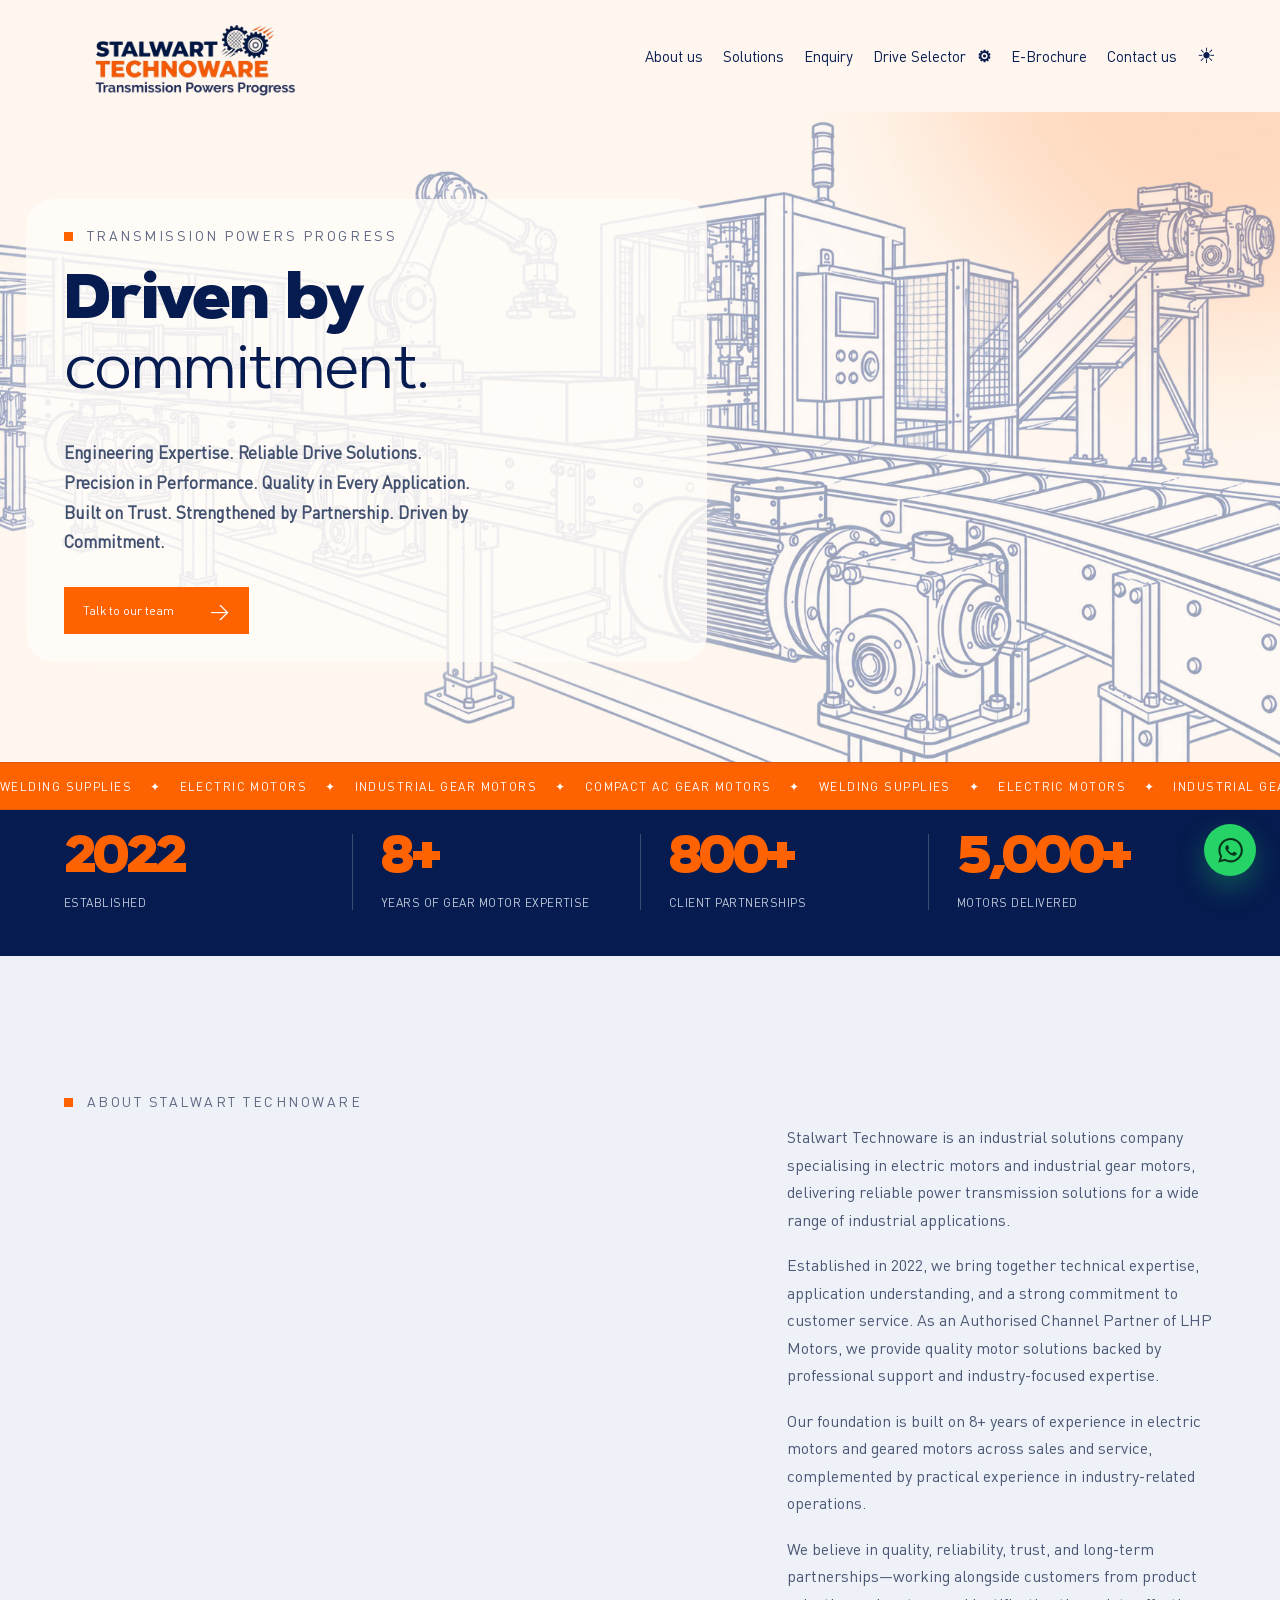
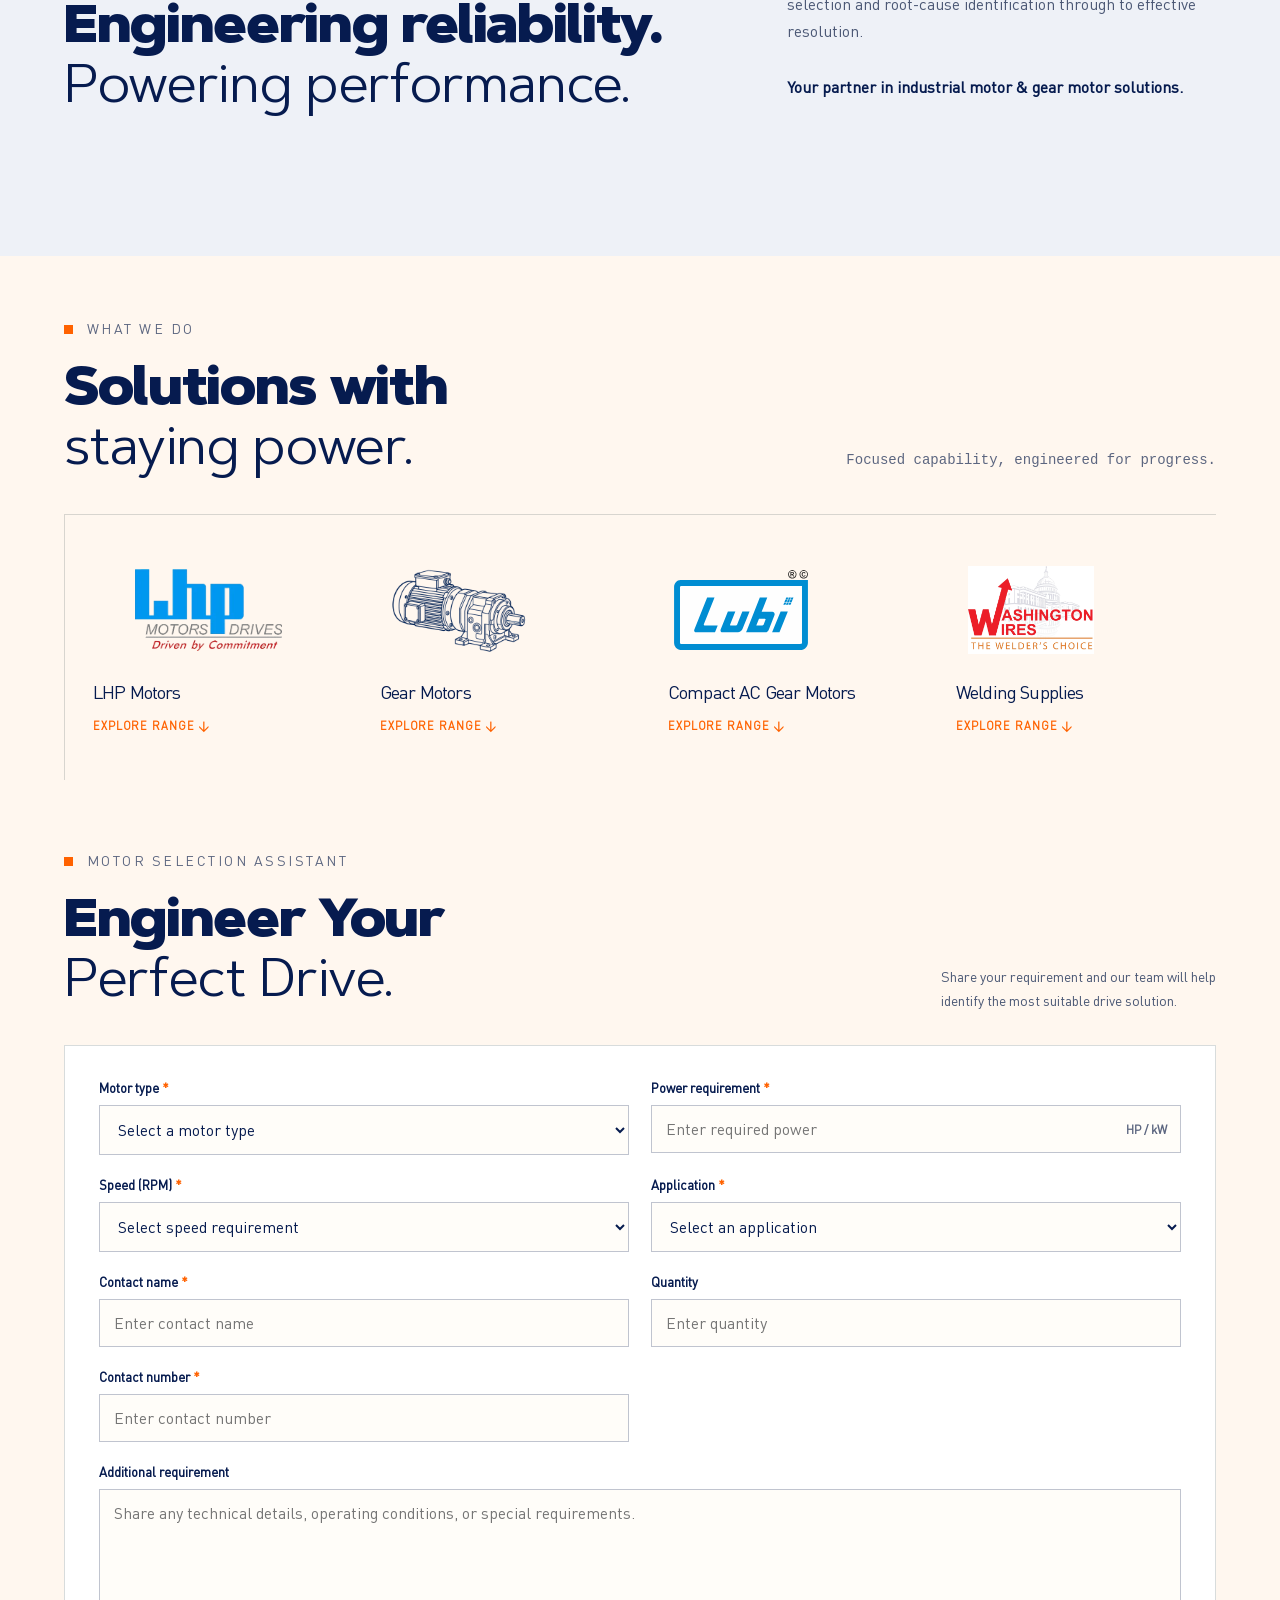
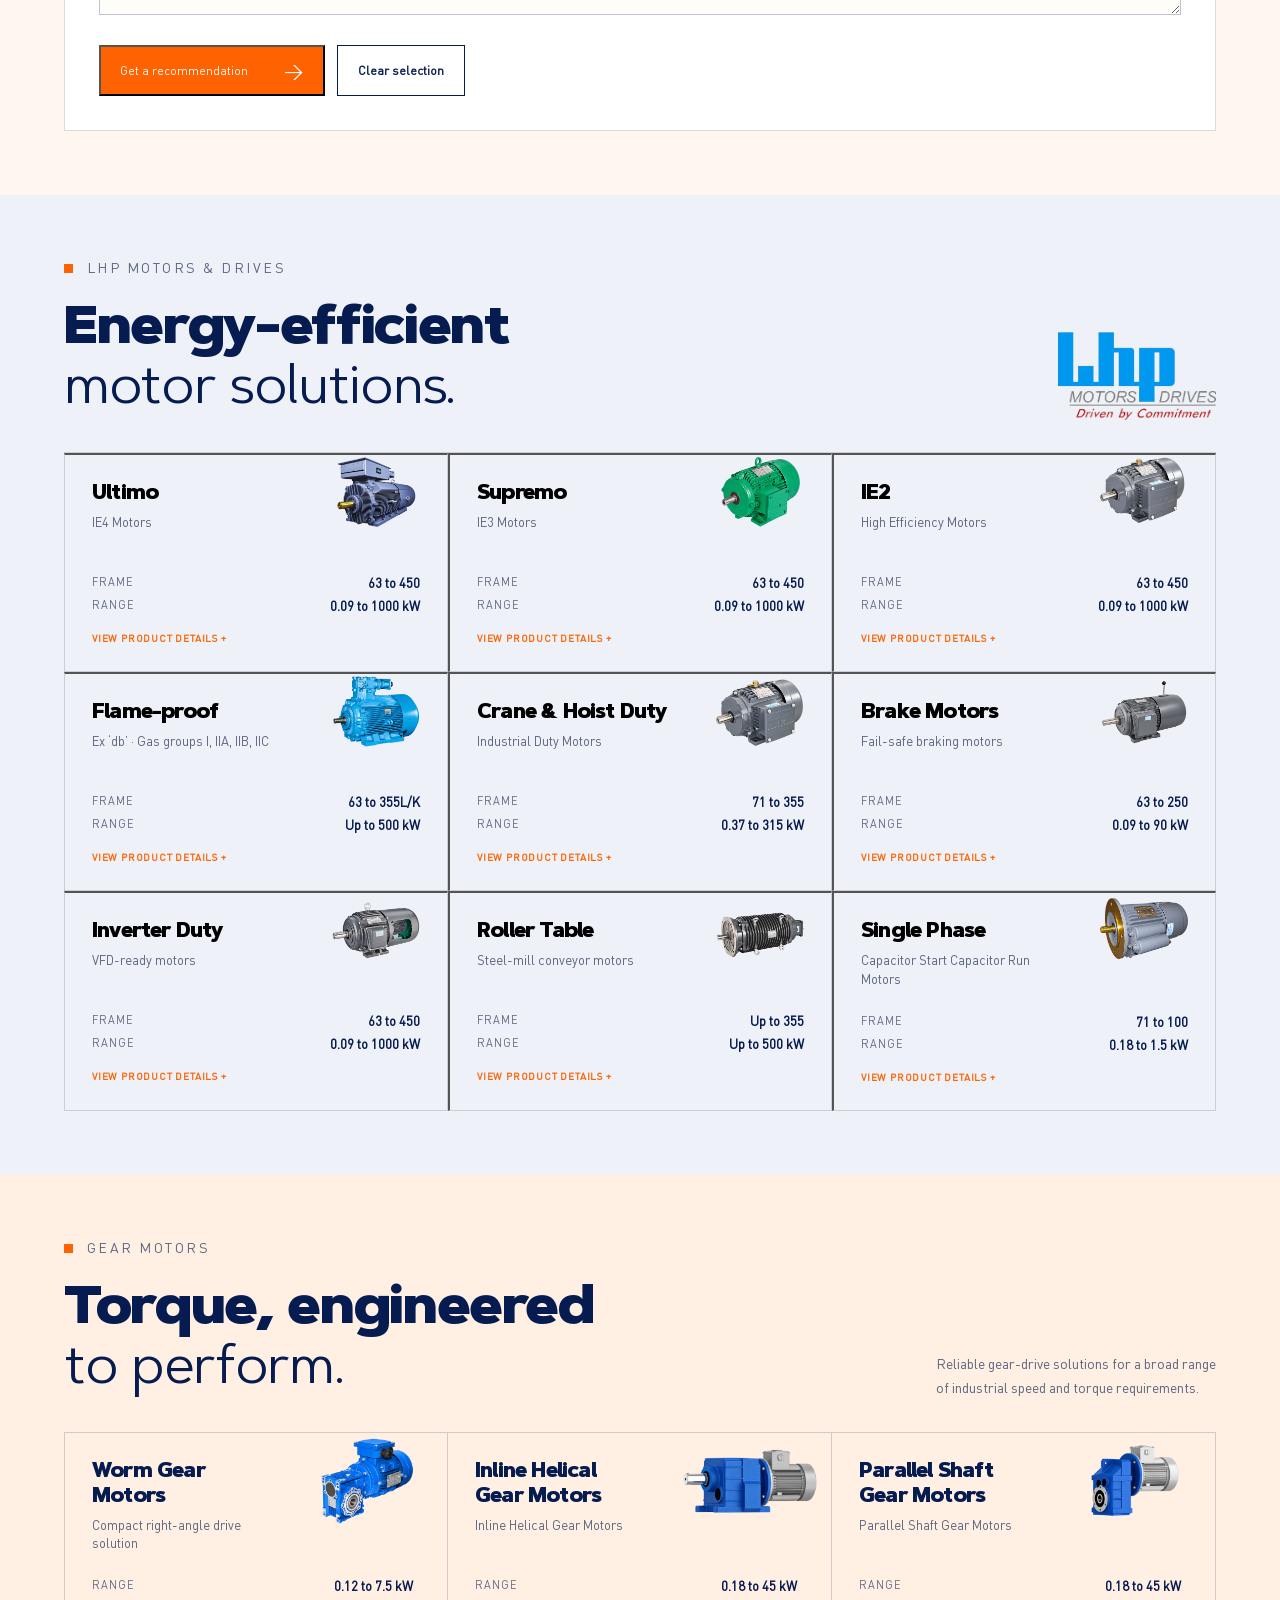
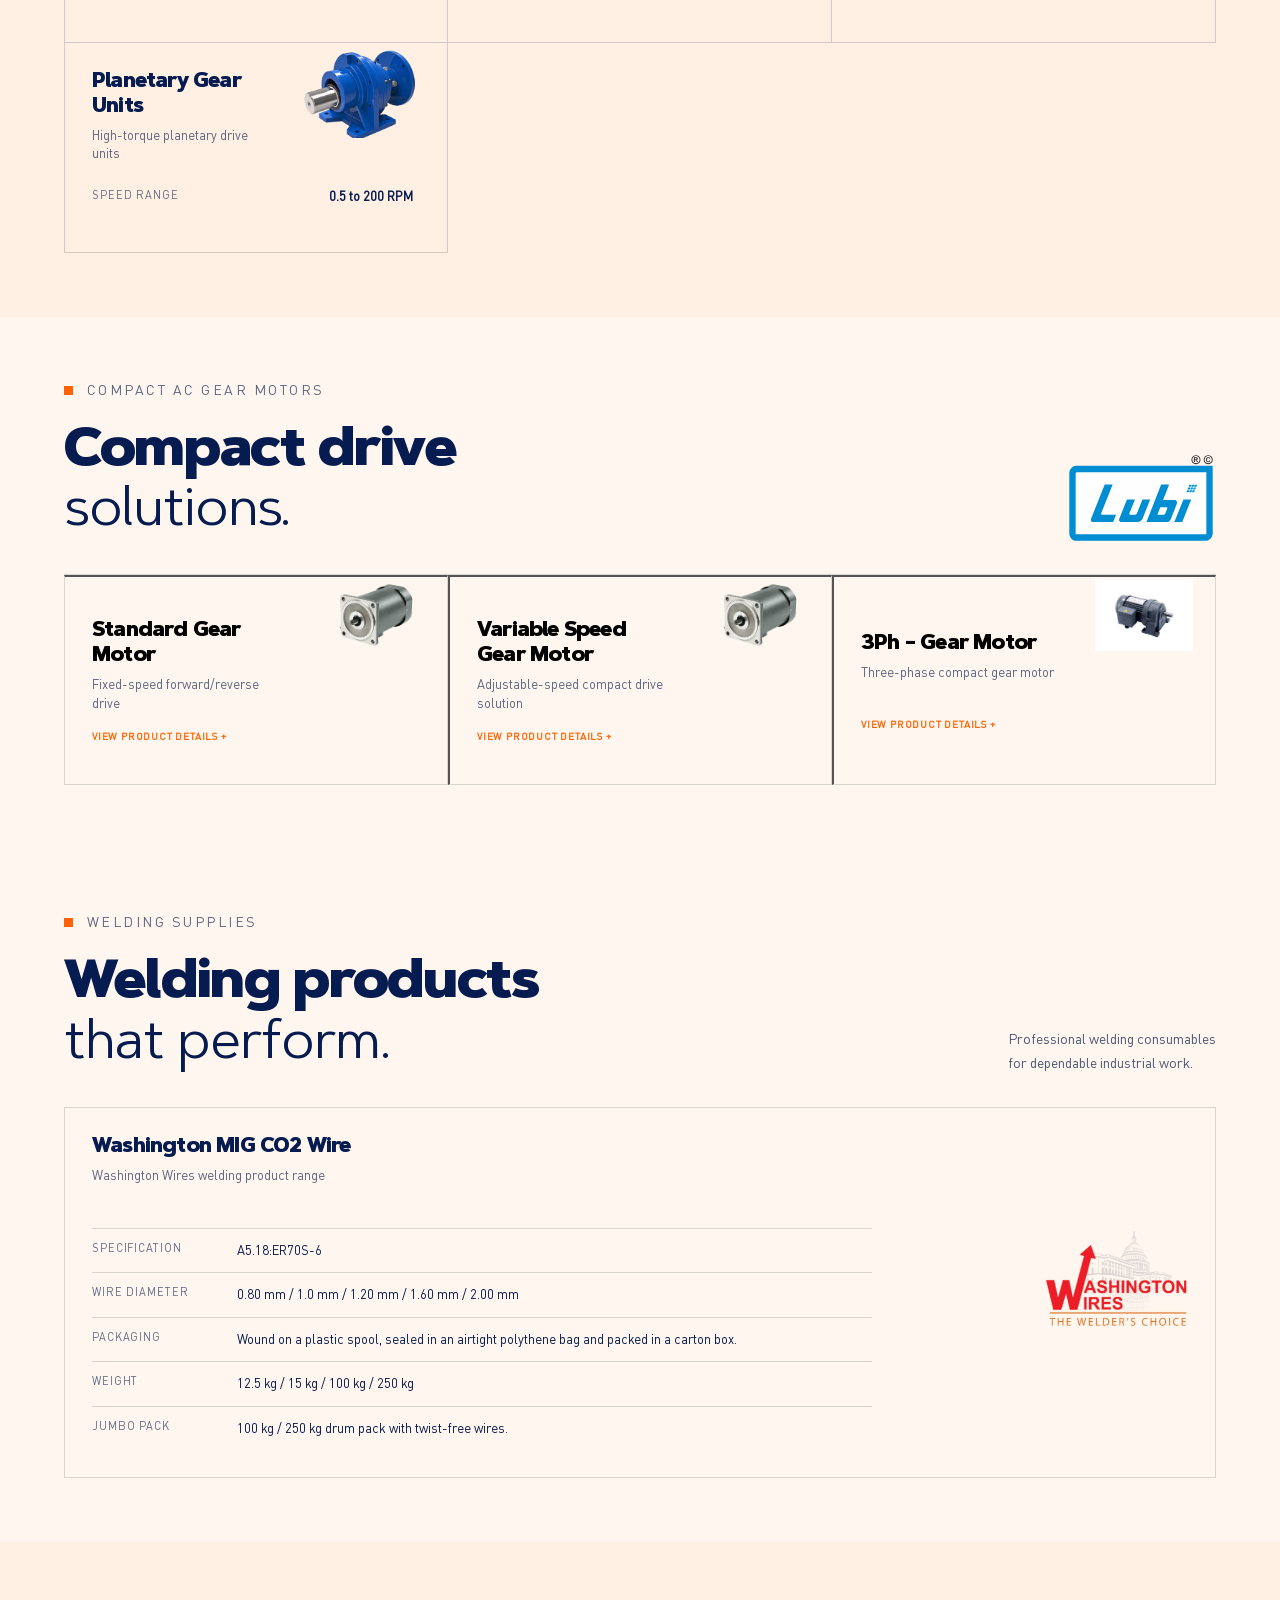
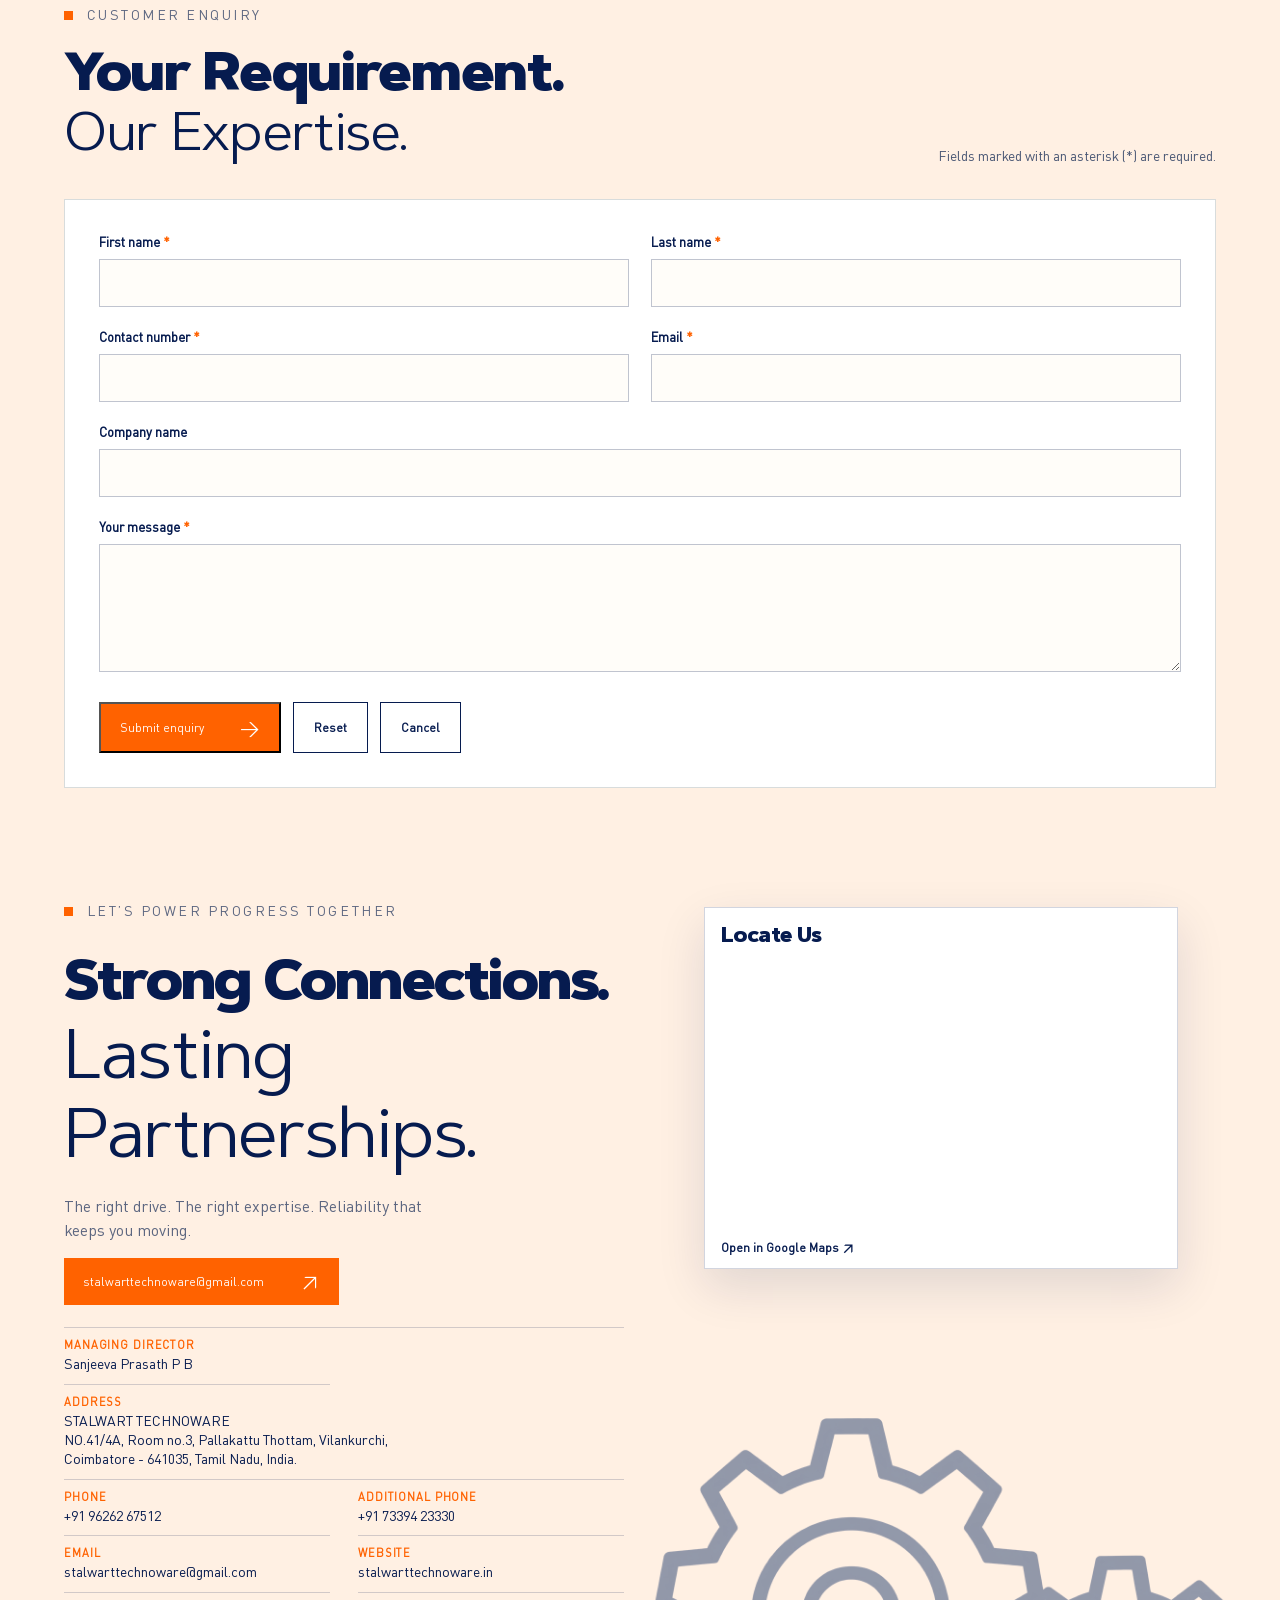
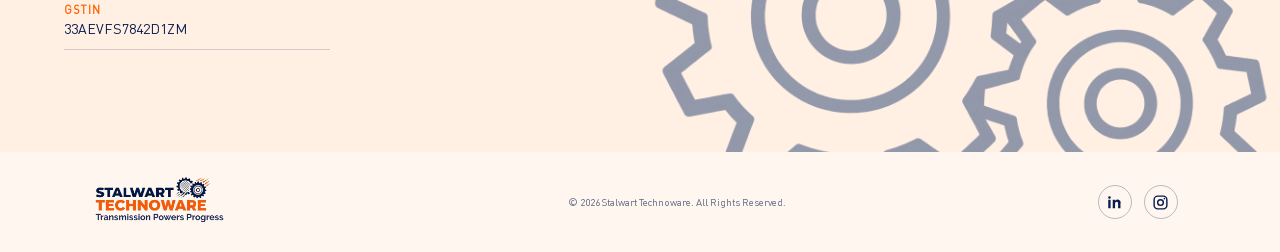
==== commit d0e0a758: "Improve form validation and visual layout" ====
--- a/index.html
+++ b/index.html
@@ -77,9 +77,9 @@
           <div class="form-field"><label for="power-range">Power requirement <b>*</b></label><div class="unit-input"><input id="power-range" name="power_requirement" type="number" step="any" min="0" placeholder="Enter required power" required /><span>HP / kW</span></div></div>
           <div class="form-field"><label for="speed-range">Speed (RPM) <b>*</b></label><select id="speed-range" name="speed_requirement" required><option value="" selected disabled>Select speed requirement</option><option>Variable speed</option><option>Low speed — 1000 RPM</option><option>Standard speed — 1500 RPM</option><option>High speed — 3000 RPM</option><option>Not sure — need assistance</option></select></div>
           <div class="form-field"><label for="application">Application <b>*</b></label><select id="application" name="application" required><option value="" selected disabled>Select an application</option><option>Conveyor / material handling</option><option>Pump</option><option>Cooling tower</option><option>Crane / hoist</option><option>Textile machinery</option><option>Other industrial application</option></select></div>
-          <div class="form-field"><label for="finder-name">Contact name</label><input id="finder-name" name="contact_name" type="text" autocomplete="name" placeholder="Enter contact name" /></div>
+          <div class="form-field"><label for="finder-name">Contact name <b>*</b></label><input id="finder-name" name="contact_name" type="text" autocomplete="name" placeholder="Enter contact name" required /></div>
           <div class="form-field"><label for="motor-quantity">Quantity</label><input id="motor-quantity" name="quantity" type="number" min="1" placeholder="Enter quantity" /></div>
-          <div class="form-field"><label for="finder-contact">Contact number</label><input id="finder-contact" name="contact_number" type="tel" autocomplete="tel" placeholder="Enter contact number" /></div>
+          <div class="form-field"><label for="finder-contact">Contact number <b>*</b></label><input id="finder-contact" name="contact_number" type="tel" autocomplete="tel" placeholder="Enter contact number" required /></div>
           <div class="form-field form-field-wide"><label for="finder-notes">Additional requirement</label><textarea id="finder-notes" name="additional_requirement" rows="4" placeholder="Share any technical details, operating conditions, or special requirements."></textarea></div>
           <div class="form-actions"><button class="button" type="submit">Get a recommendation <span>→</span></button><button class="form-reset" type="reset">Clear selection</button></div>
           <div class="finder-thank-you" role="status" aria-live="polite" aria-hidden="true"><p>Thank you for connecting.</p><span>We’ll be in touch shortly.</span></div>
--- a/theme-toggle.css
+++ b/theme-toggle.css
@@ -1,10 +1,11 @@
 .theme-toggle{display:grid;place-items:center;width:auto;height:auto;padding:0;border:0;background:transparent;color:var(--navy);font-size:21px;cursor:pointer}.theme-toggle .theme-moon{display:none}
 .lhp-product-image img,.product-logo img{transform:translateY(var(--product-parallax-y,0));transition:transform .24s ease-out}
-footer{padding:16px clamp(20px,4vw,64px);gap:14px}footer .brand.logo img{width:205px;height:68px}footer div{gap:12px}
+.nav>.brand.logo{transform:translateY(9px)}
+footer{padding:16px clamp(100px,8vw,120px) 16px clamp(20px,4vw,64px);gap:14px}footer .brand.logo img{width:205px;height:68px}footer div{gap:12px}
 @media(hover:hover){.button,.nav-cta,.contact-btn,.theme-toggle,.nav nav>a,.product-card-link{transition:transform .2s ease,box-shadow .2s ease,background-color .2s ease,color .2s ease}.button:hover,.contact-btn:hover{transform:translateY(-2px);box-shadow:0 0 0 4px rgba(255,98,0,.15),0 12px 28px rgba(255,98,0,.34)}.nav-cta:hover,.theme-toggle:hover{transform:translateY(-2px);box-shadow:0 0 0 4px rgba(255,98,0,.12),0 10px 24px rgba(255,98,0,.25)}.nav nav>a:not(.nav-cta):not(.contact-btn):hover{color:var(--orange);text-shadow:0 0 16px rgba(255,98,0,.55)}.product-card-link:hover{transform:translateY(-3px);box-shadow:0 14px 28px rgba(255,98,0,.2)}}
 html[data-theme="dark"]{color-scheme:dark;--paper:#071525;--line:rgba(234,241,255,.2)}
 html[data-theme="dark"] body{background:#071525;color:#eef3ff}
-html[data-theme="dark"] .page-glow{background:#263c78;opacity:.46}
+html[data-theme="dark"] .page-glow{background:#061b4f;opacity:.46}
 html[data-theme="dark"] .nav nav>a,html[data-theme="dark"] .text-link{color:#eef3ff}
 html[data-theme="dark"] .nav .contact-btn{color:#fff!important}
 html[data-theme="dark"] .brand.logo img{filter:brightness(0) invert(1)}
@@ -50,4 +51,4 @@
 html[data-theme="dark"] footer p,html[data-theme="dark"] footer a{color:#b8c6e3}
 @media(max-width:760px){.theme-toggle{width:auto;height:auto}.nav nav .theme-toggle{margin-top:6px}}
 @media(max-width:760px),(prefers-reduced-motion:reduce){.lhp-product-image img,.product-logo img{transform:none;transition:none}}
-@media(max-width:760px){footer{padding:13px 16px;gap:12px}footer .brand.logo img{width:168px;height:56px}footer p{margin:0}}
+@media(max-width:760px){.nav>.brand.logo{transform:translateY(7px)}footer{padding:13px 84px 13px 16px;gap:12px}footer .brand.logo img{width:168px;height:56px}footer p{margin:0}}
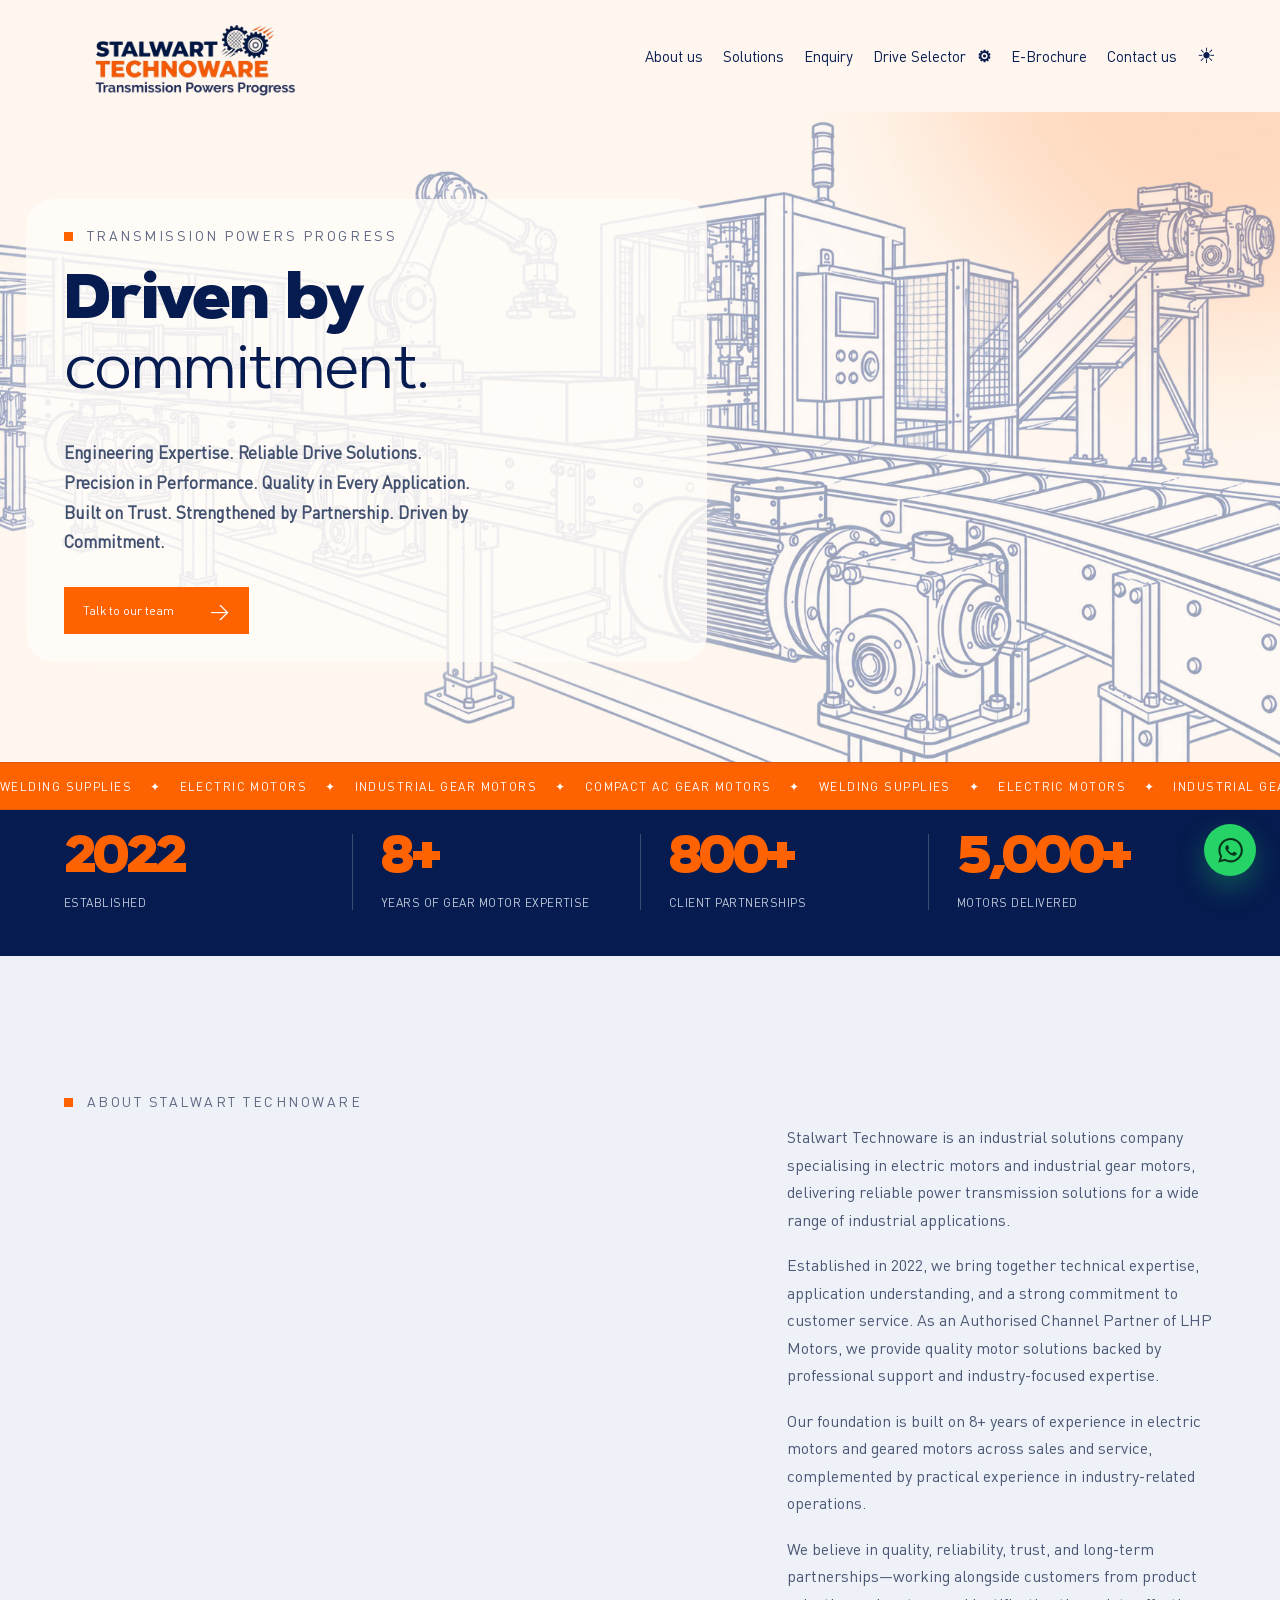
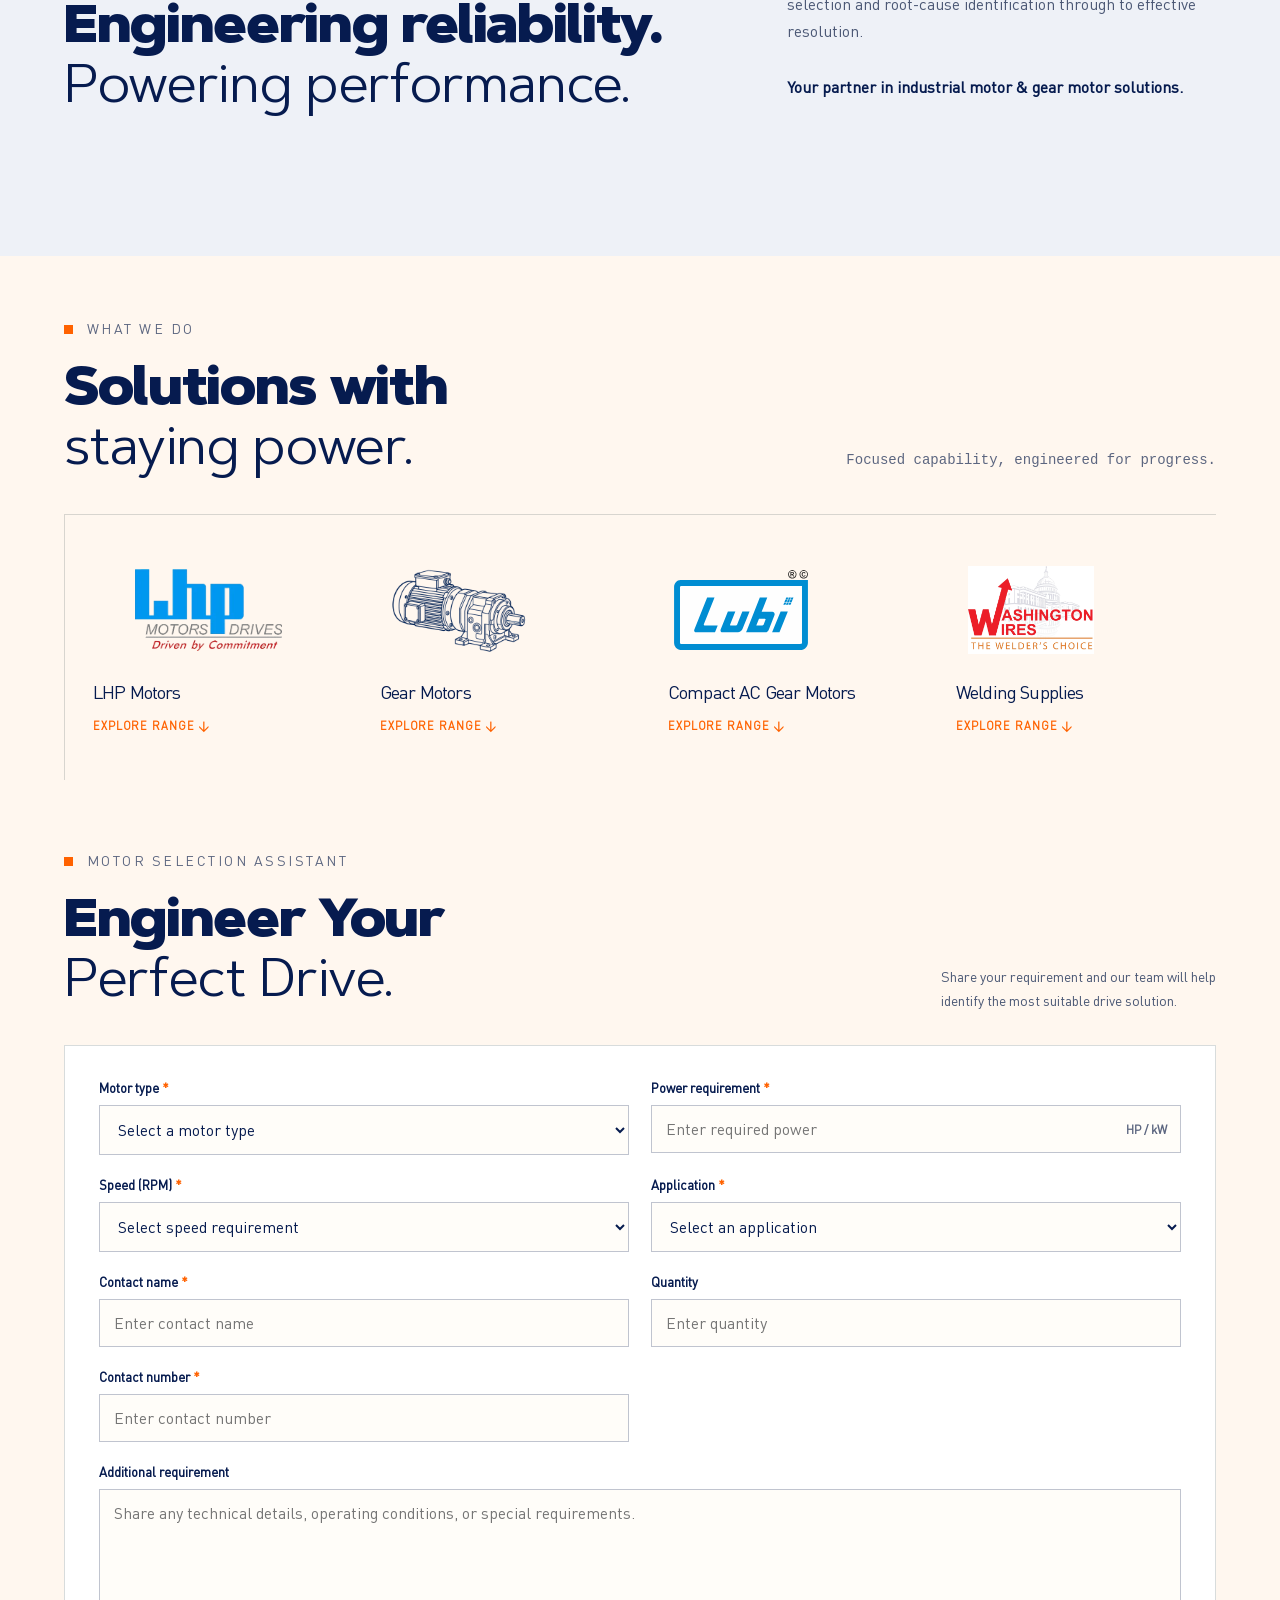
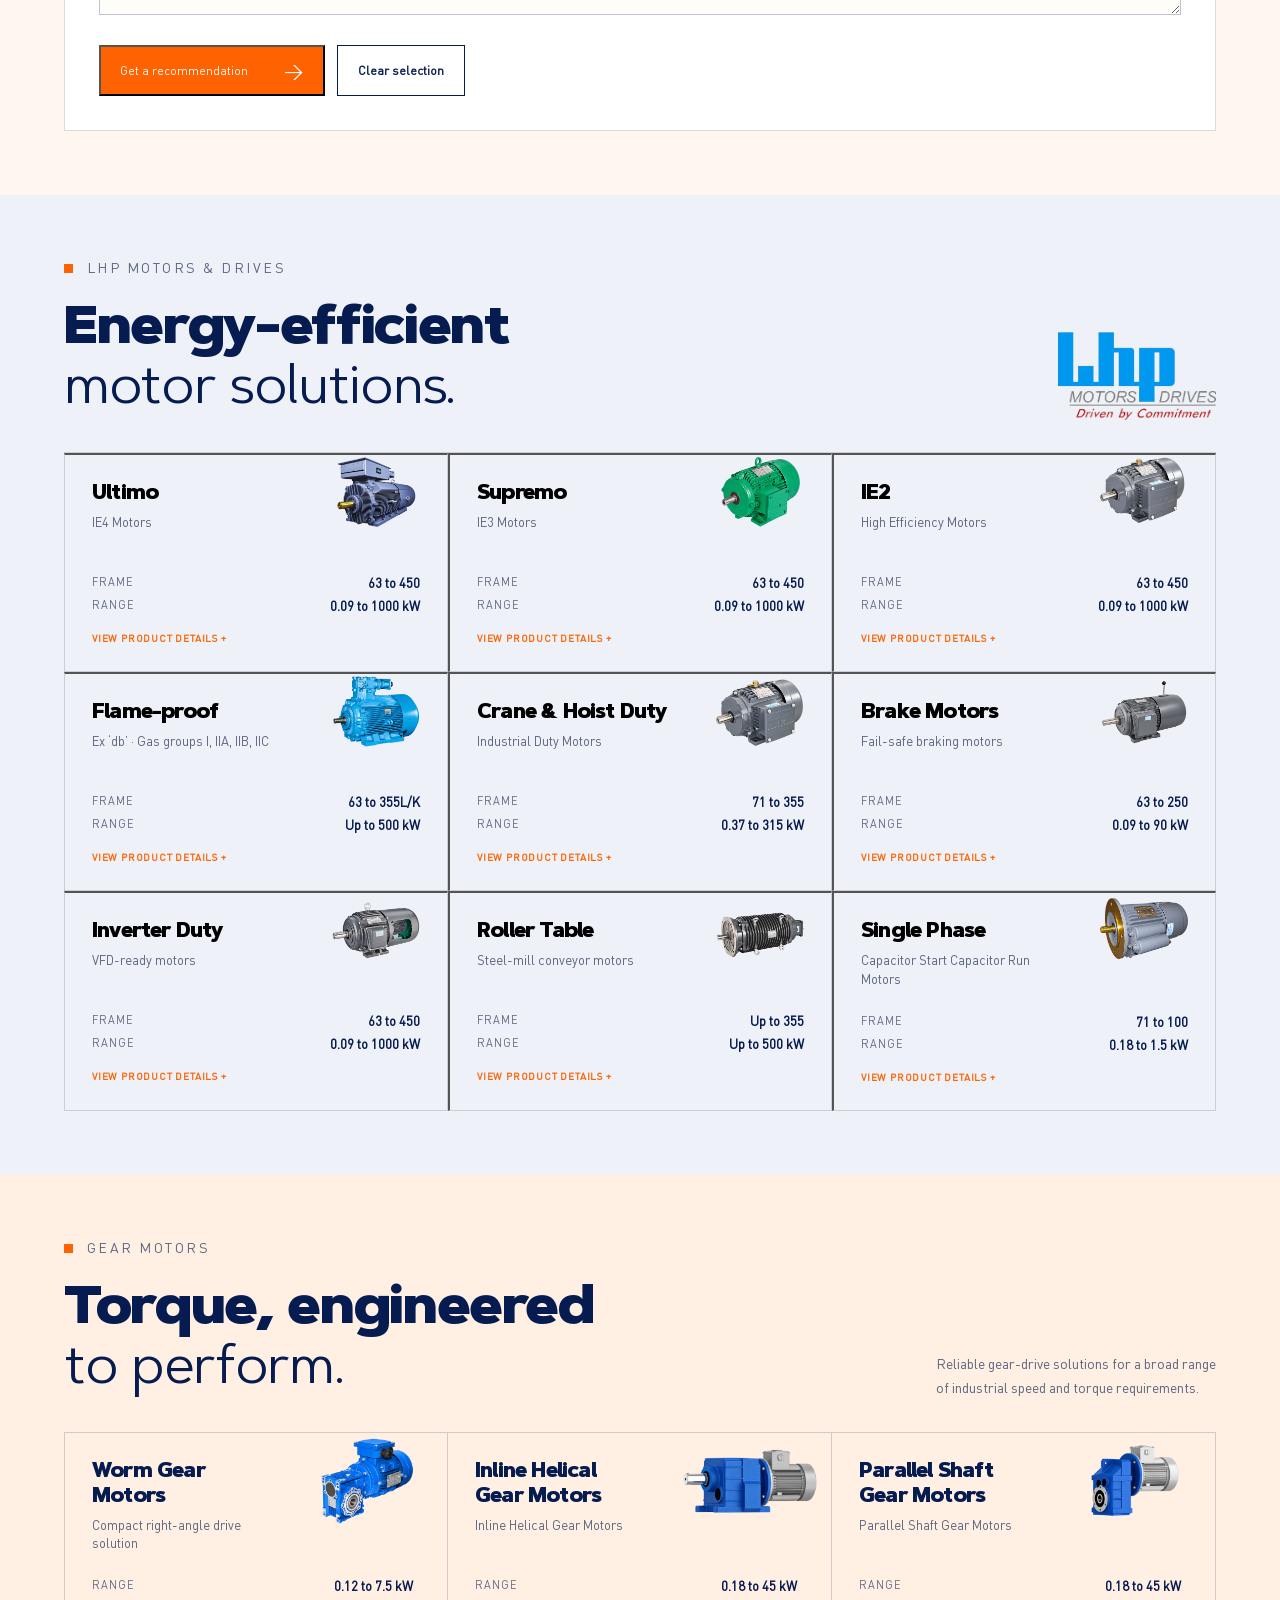
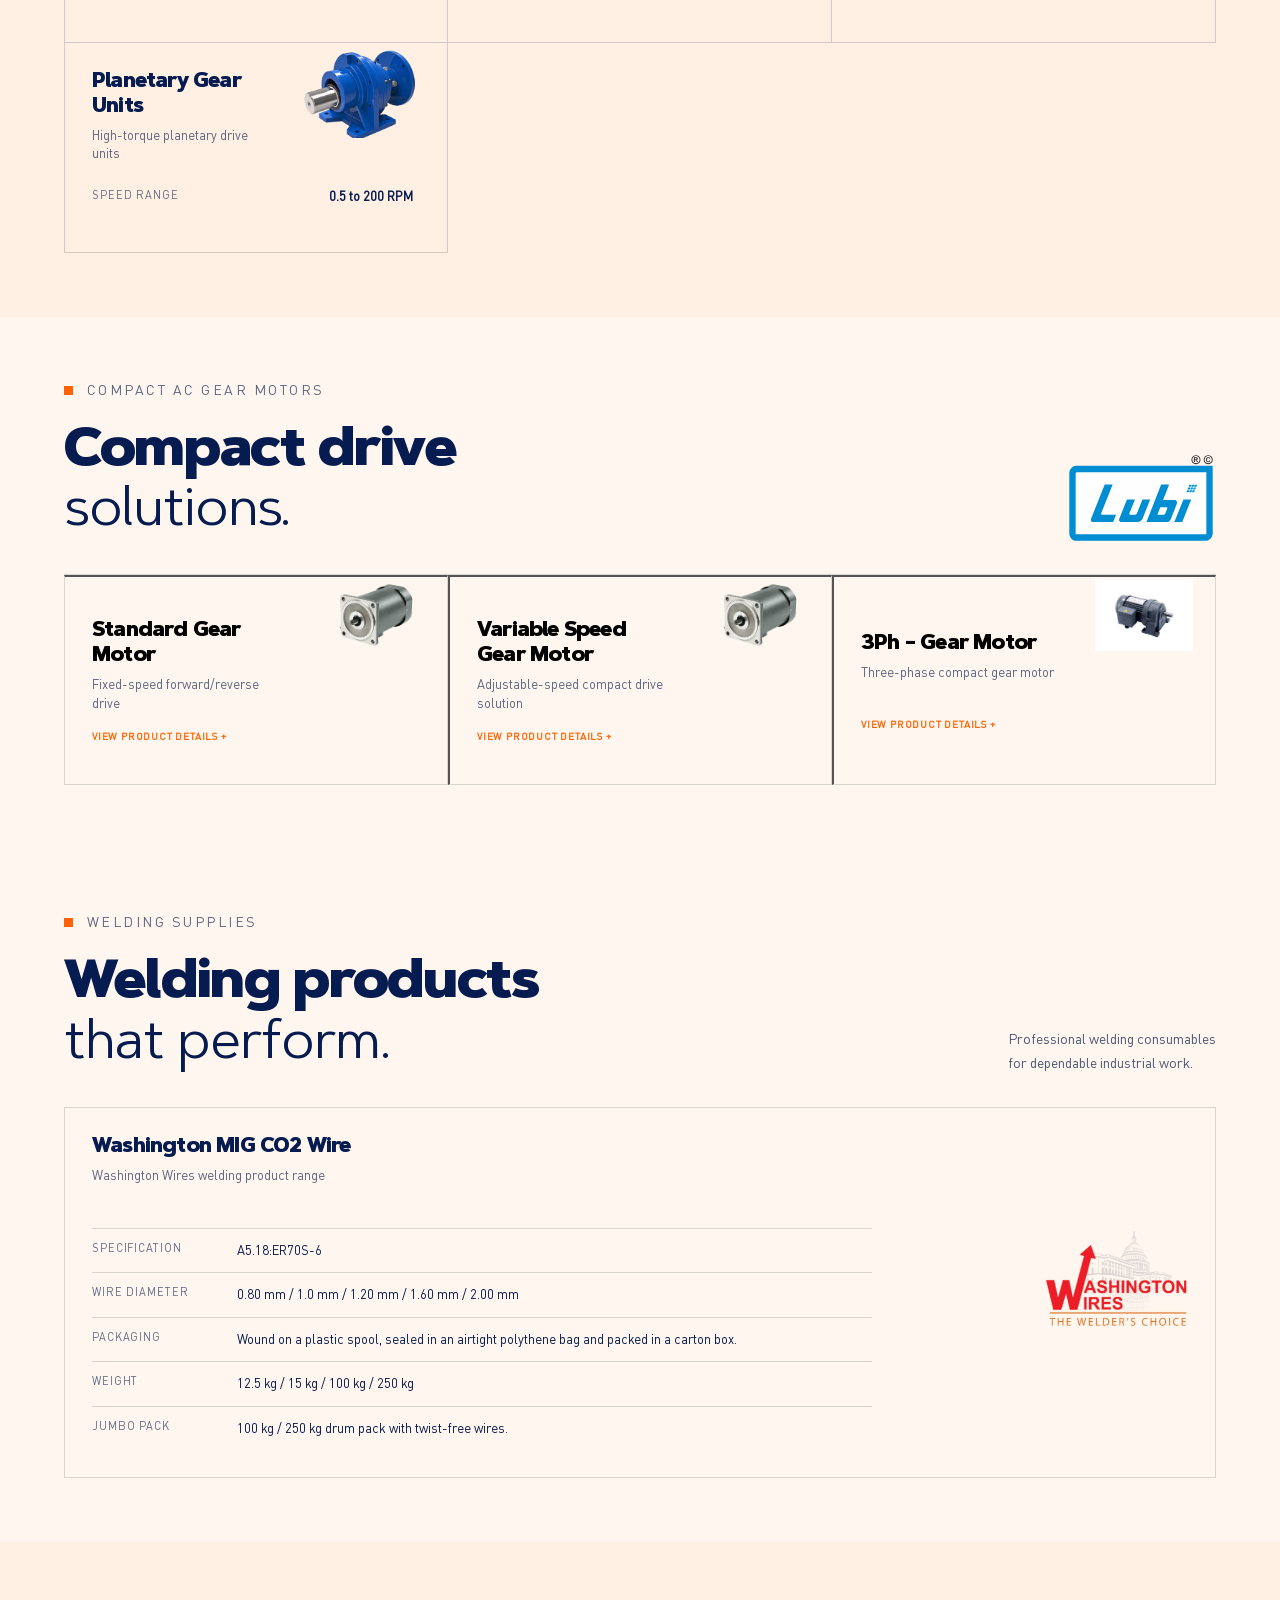
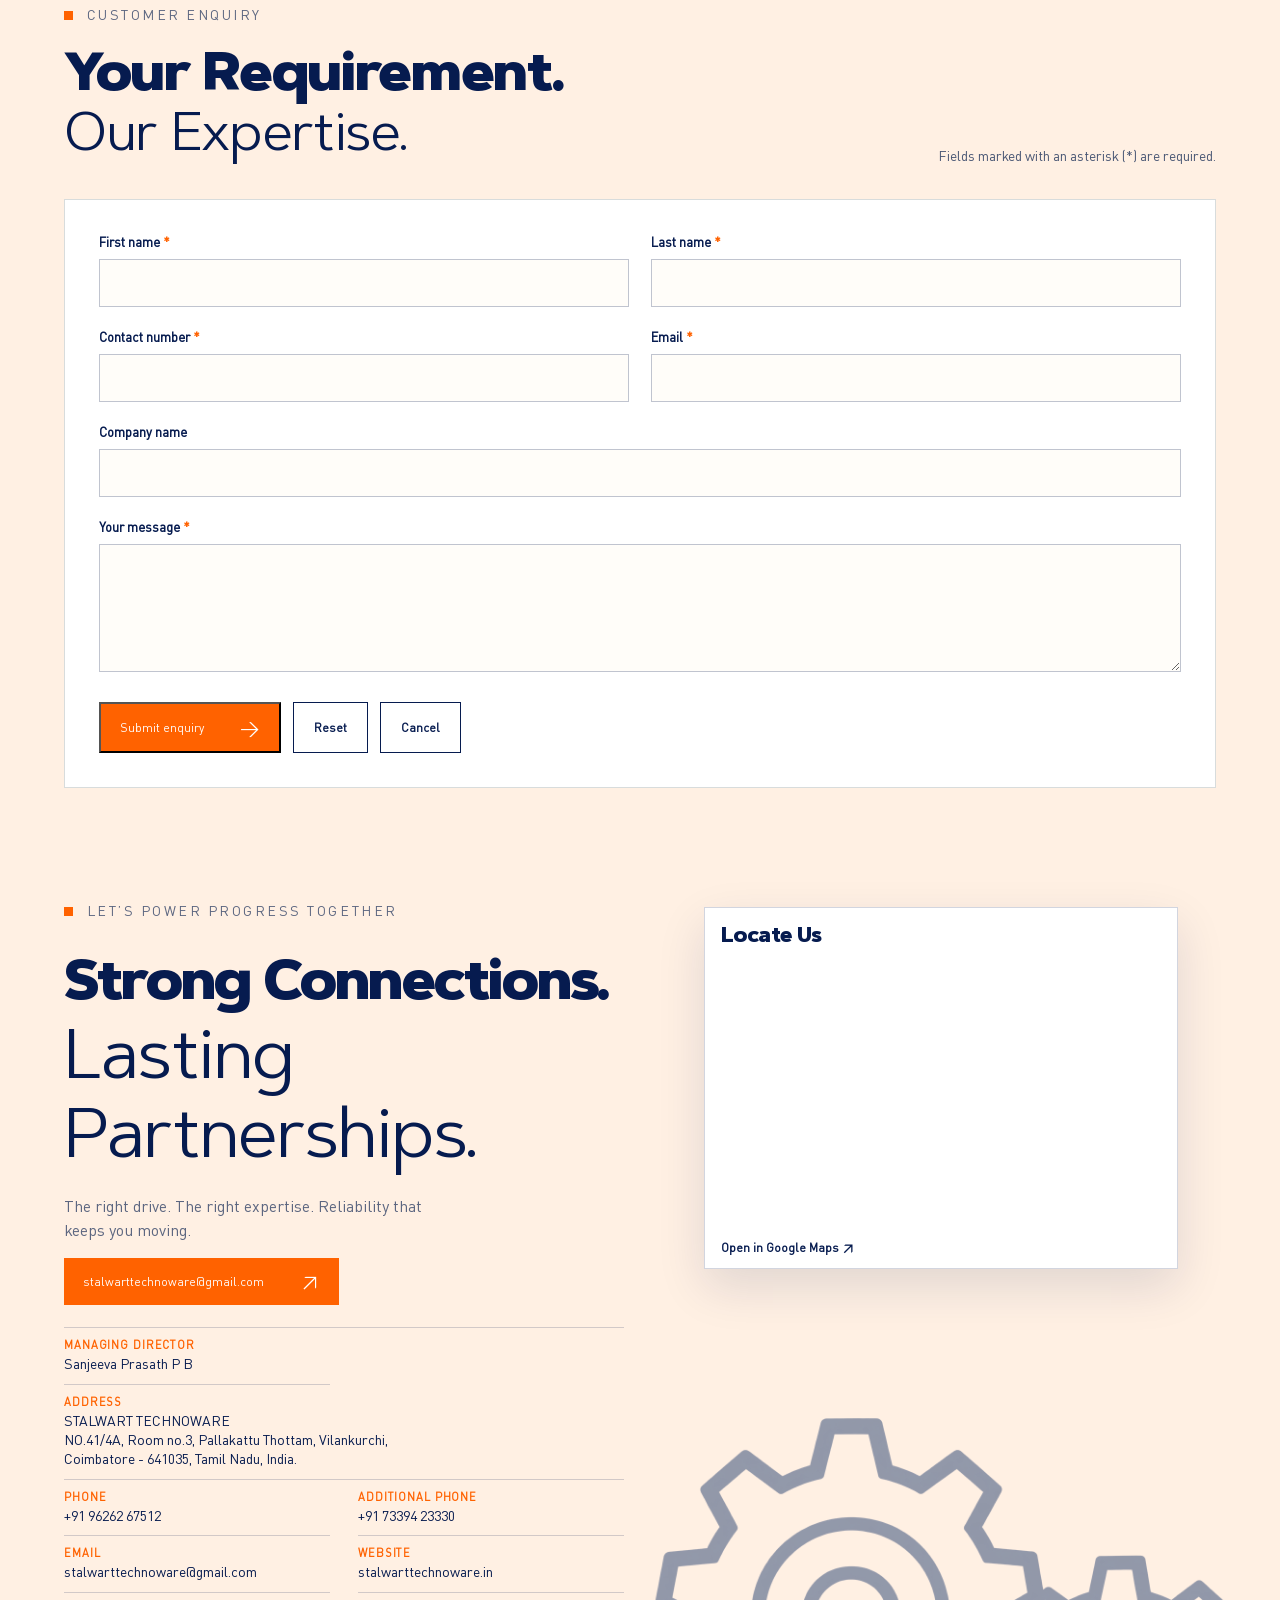
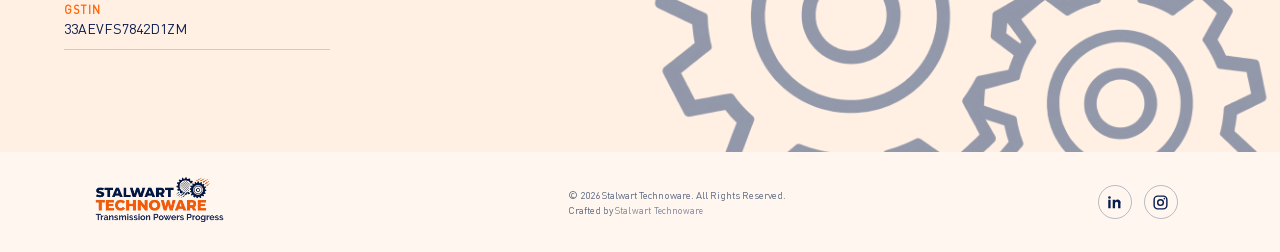
==== commit 1f984604: "Add clickable footer credit" ====
--- a/index.html
+++ b/index.html
@@ -175,6 +175,6 @@
     <footer><a class="brand logo" href="#top" aria-label="Stalwart Technoware home"><img src="assets/stalwart-technoware-logo.png" alt="Stalwart Technoware — Transmission Powers Progress" /></a><p>© 2026 Stalwart Technoware. All Rights Reserved.</p><div class="social-links"><a class="social-link" href="https://www.linkedin.com/company/stalwart-technoware/" target="_blank" rel="noreferrer" aria-label="Follow Stalwart Technoware on LinkedIn"><svg viewBox="0 0 24 24" aria-hidden="true"><path d="M6.5 8.1H3.2V20h3.3V8.1ZM4.9 3A1.9 1.9 0 1 0 4.9 6.8 1.9 1.9 0 0 0 4.9 3ZM20.8 13.2c0-3.6-1.9-5.3-4.5-5.3-2.1 0-3 1.1-3.5 1.9V8.1H9.5V20h3.3v-5.9c0-1.6.3-3.1 2.3-3.1 2 0 2 1.9 2 3.2V20h3.3v-6.8Z" fill="currentColor"/></svg></a><a class="social-link" href="https://www.instagram.com/stalwart_technoware?stkn=MTdjMWdxYzB2bW01bg%3D%3D&utm_source=qr" target="_blank" rel="noreferrer" aria-label="Follow Stalwart Technoware on Instagram"><svg viewBox="0 0 24 24" aria-hidden="true"><rect x="3" y="3" width="18" height="18" rx="5" fill="none" stroke="currentColor" stroke-width="2"/><circle cx="12" cy="12" r="4" fill="none" stroke="currentColor" stroke-width="2"/><circle cx="17.5" cy="6.5" r="1.2" fill="currentColor"/></svg></a></div></footer>
     <a class="back-to-top" href="#top" aria-label="Back to the hero section">↑</a>
     <a class="whatsapp-chat" href="https://wa.me/919626267512?text=Hello%20Stalwart%20Technoware%2C%20I%20would%20like%20to%20know%20more%20about%20your%20products%20and%20solutions." target="_blank" rel="noreferrer" aria-label="Chat with Stalwart Technoware on WhatsApp"><svg viewBox="0 0 32 32" aria-hidden="true"><path d="M27.2 4.7A15.4 15.4 0 0 0 16.1.1C7.5.1.5 7.1.5 15.7c0 2.7.7 5.4 2.1 7.7L.4 31.5l8.3-2.2a15.5 15.5 0 0 0 7.4 1.9h.1c8.6 0 15.6-7 15.6-15.6 0-4.2-1.7-8.1-4.6-11ZM16.1 28.6a13 13 0 0 1-6.6-1.8l-.5-.3-4.9 1.3 1.3-4.8-.3-.5a13 13 0 1 1 11 6.1Zm7.1-9.7c-.4-.2-2.2-1.1-2.6-1.2-.3-.1-.6-.2-.8.2-.2.3-.9 1.1-1.1 1.3-.2.2-.4.3-.8.1-2.1-1-3.5-1.8-4.9-4.1-.4-.7.4-.7 1.1-2 .1-.2.1-.5 0-.7-.1-.2-.8-2-.9-2.7-.1-.7-.6-.6-.8-.6h-.7c-.3 0-.7.1-1 .5-.3.3-1.3 1.2-1.3 3 0 1.8 1.3 3.5 1.5 3.7.2.2 2.5 3.9 6.1 5.4.8.4 1.5.6 2 .7.8.3 1.6.2 2.2.1.7-.1 2.2-.9 2.5-1.8.3-.9.3-1.7.2-1.8-.1-.2-.3-.3-.7-.5Z" fill="currentColor"/></svg><span>WhatsApp us</span></a>
-    <script src="script.js?v=20260922-premium-motion"></script>
+    <script src="script.js?v=20260924-footer-credit"></script>
   </body>
 </html>
--- a/theme-toggle.css
+++ b/theme-toggle.css
@@ -2,6 +2,7 @@
 .lhp-product-image img,.product-logo img{transform:translateY(var(--product-parallax-y,0));transition:transform .24s ease-out}
 .nav>.brand.logo{transform:translateY(9px)}
 footer{padding:16px clamp(100px,8vw,120px) 16px clamp(20px,4vw,64px);gap:14px}footer .brand.logo img{width:205px;height:68px}footer div{gap:12px}
+footer .developer-credit{display:inline-block;margin-top:4px;font-size:9px;letter-spacing:.02em;opacity:.78;text-decoration:none}
 @media(hover:hover){.button,.nav-cta,.contact-btn,.theme-toggle,.nav nav>a,.product-card-link{transition:transform .2s ease,box-shadow .2s ease,background-color .2s ease,color .2s ease}.button:hover,.contact-btn:hover{transform:translateY(-2px);box-shadow:0 0 0 4px rgba(255,98,0,.15),0 12px 28px rgba(255,98,0,.34)}.nav-cta:hover,.theme-toggle:hover{transform:translateY(-2px);box-shadow:0 0 0 4px rgba(255,98,0,.12),0 10px 24px rgba(255,98,0,.25)}.nav nav>a:not(.nav-cta):not(.contact-btn):hover{color:var(--orange);text-shadow:0 0 16px rgba(255,98,0,.55)}.product-card-link:hover{transform:translateY(-3px);box-shadow:0 14px 28px rgba(255,98,0,.2)}}
 html[data-theme="dark"]{color-scheme:dark;--paper:#071525;--line:rgba(234,241,255,.2)}
 html[data-theme="dark"] body{background:#071525;color:#eef3ff}
